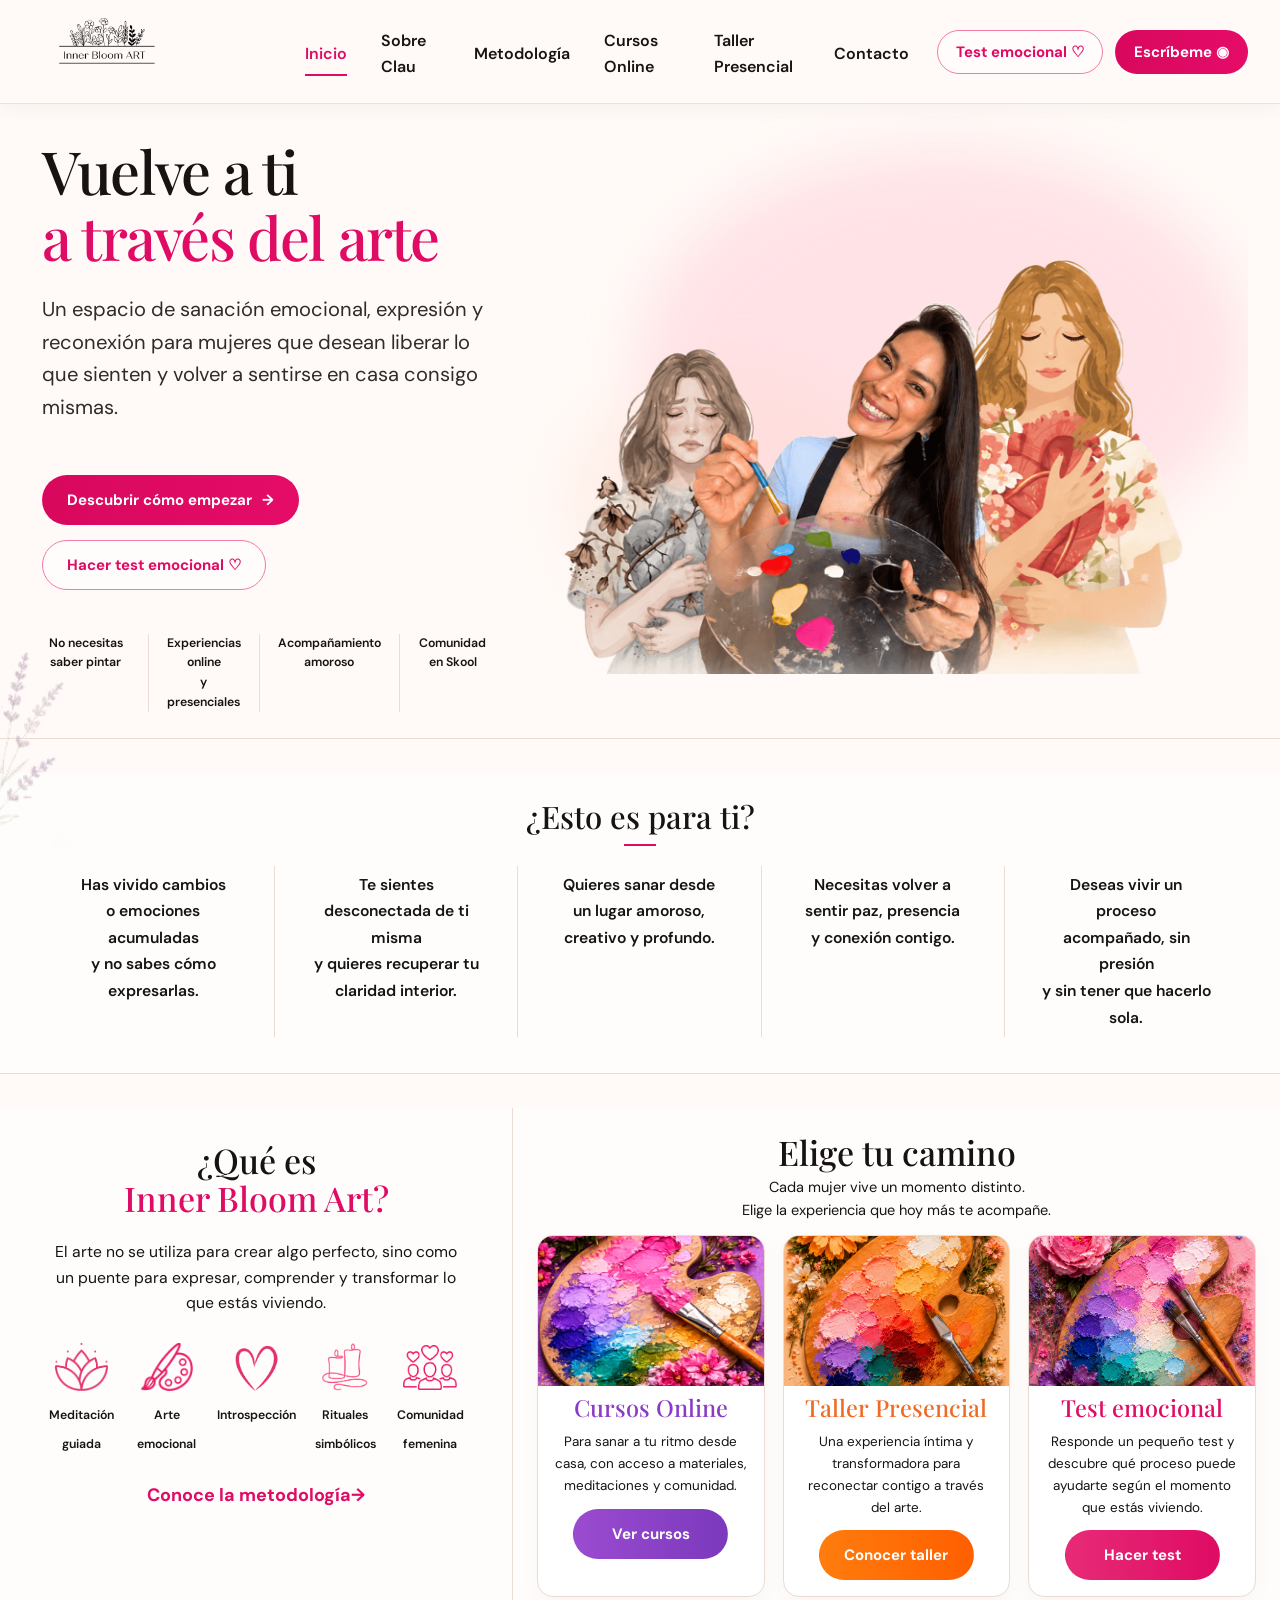
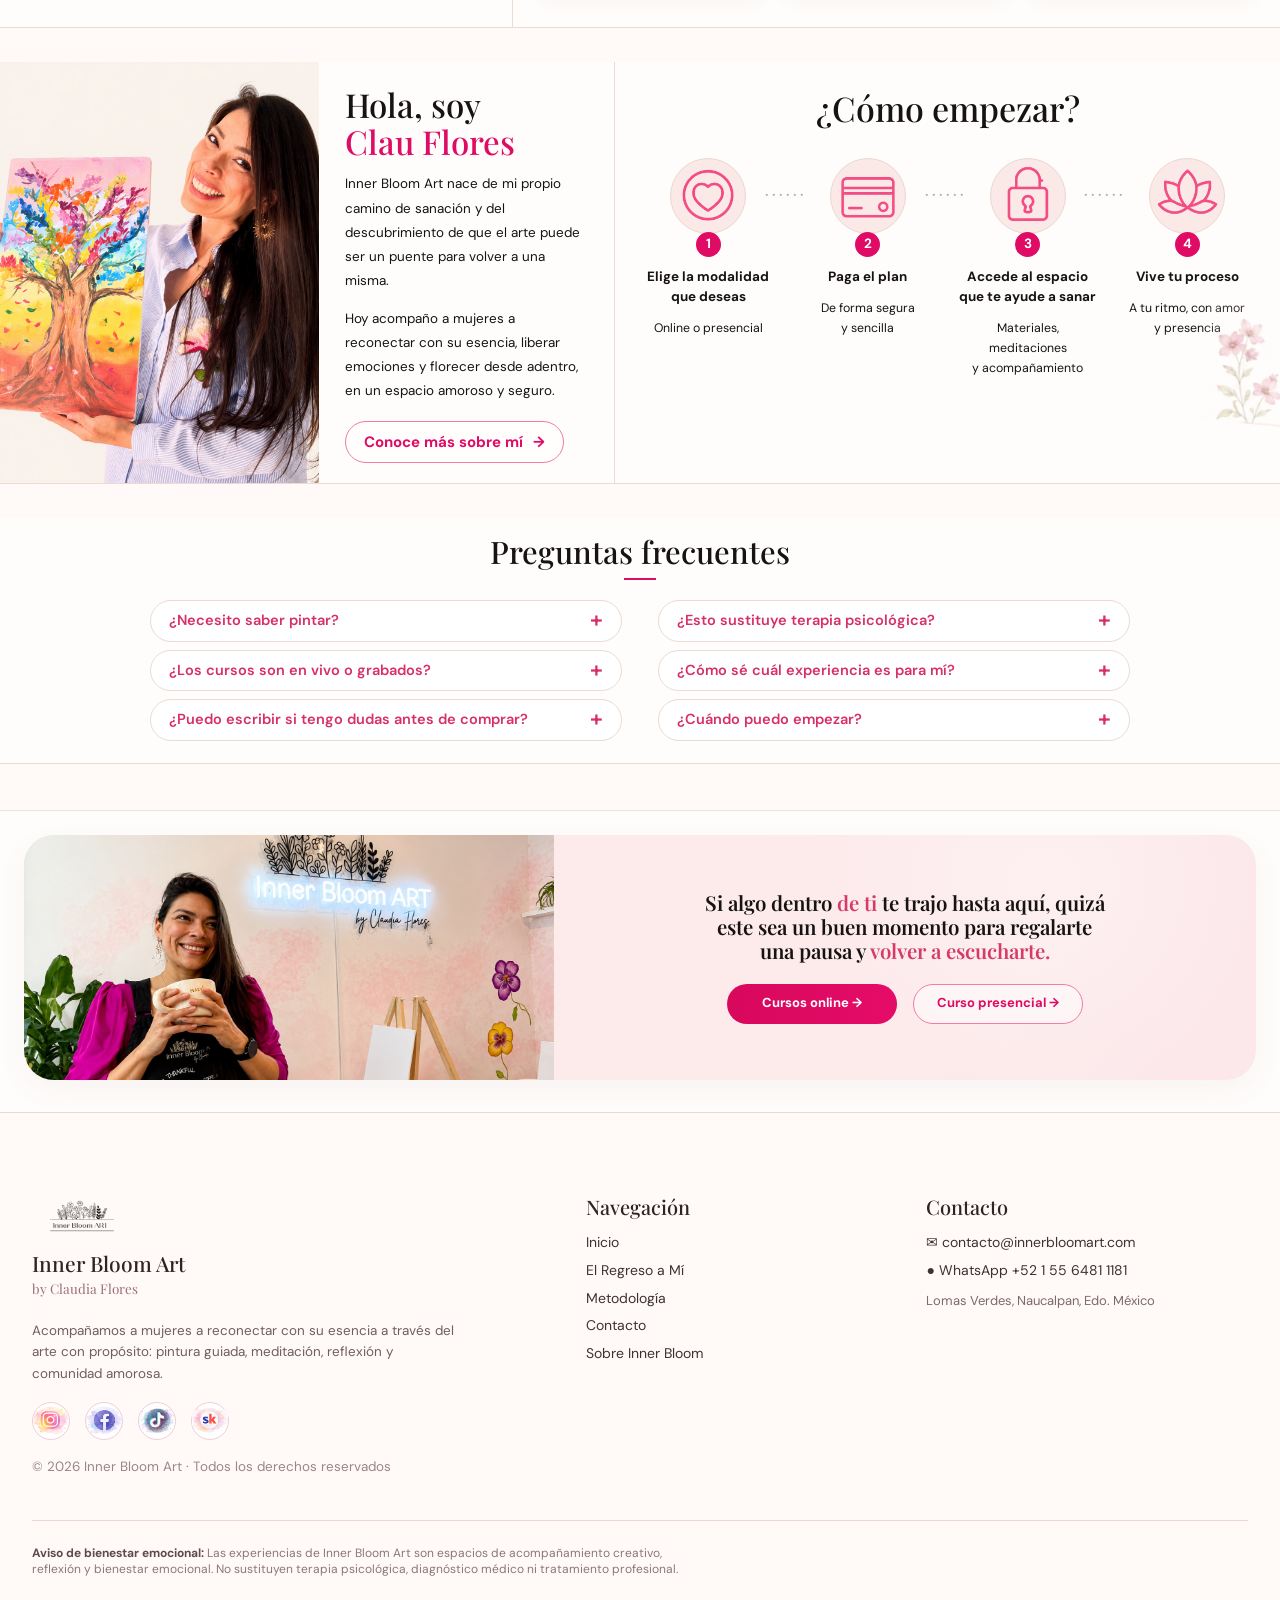
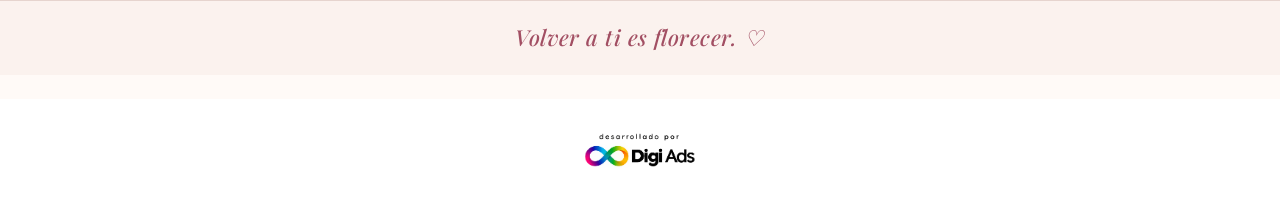
==== index.html @ 84fc3ec6 "Initial commit via Netlify [skip ci]" ====
<!DOCTYPE html>

<html lang="es">

<head>
    <!-- Google Tag Manager -->
    <script>(function (w, d, s, l, i) {
            w[l] = w[l] || []; w[l].push({
                'gtm.start':
                    new Date().getTime(), event: 'gtm.js'
            }); var f = d.getElementsByTagName(s)[0],
                j = d.createElement(s), dl = l != 'dataLayer' ? '&l=' + l : ''; j.async = true; j.src =
                    'https://www.googletagmanager.com/gtm.js?id=' + i + dl; f.parentNode.insertBefore(j, f);
        })(window, document, 'script', 'dataLayer', 'GTM-PR8WM9ZN');</script>
    <!-- End Google Tag Manager -->
    <!-- Meta Pixel Code -->
    <script>
        !function (f, b, e, v, n, t, s) {
            if (f.fbq) return; n = f.fbq = function () {
                n.callMethod ?
                n.callMethod.apply(n, arguments) : n.queue.push(arguments)
            };
            if (!f._fbq) f._fbq = n; n.push = n; n.loaded = !0; n.version = '2.0';
            n.queue = []; t = b.createElement(e); t.async = !0;
            t.src = v; s = b.getElementsByTagName(e)[0];
            s.parentNode.insertBefore(t, s)
        }(window, document, 'script',
            'https://connect.facebook.net/en_US/fbevents.js');
        fbq('init', '2056709538532065');
        fbq('track', 'PageView');
    </script>
    <!-- End Meta Pixel Code -->
    <meta charset="utf-8" />
    <meta content="width=device-width, initial-scale=1.0" name="viewport" />
    <meta content="Inner Bloom Art: arte, sanación y reconexión." name="description" />
    <title>Inner Bloom Art</title>
    <link href="https://fonts.googleapis.com" rel="preconnect" />
    <link crossorigin="" href="https://fonts.gstatic.com" rel="preconnect" />
    <link
        href="https://fonts.googleapis.com/css2?family=DM+Sans:wght@400;500;600;700&amp;family=Playfair+Display:ital,wght@0,500;0,600;0,700;1,500;1,600&amp;display=swap"
        rel="stylesheet" />
    <link href="styles.css" rel="stylesheet" />
</head>

<body>
    <!-- Google Tag Manager (noscript) -->
    <noscript><iframe src="https://www.googletagmanager.com/ns.html?id=GTM-PR8WM9ZN" height="0" width="0"
            style="display:none;visibility:hidden"></iframe></noscript>
    <!-- End Google Tag Manager (noscript) -->
    <!-- Meta Pixel Code (noscript) -->
    <noscript><img height="1" width="1" style="display:none"
            src="https://www.facebook.com/tr?id=2056709538532065&ev=PageView&noscript=1" /></noscript>
    <!-- End Meta Pixel Code (noscript) -->
    <header class="site-header">
        <div class="container nav-wrap">
            <a aria-label="Inner Bloom Art" class="brand" href="index.html">
                <img alt="logo" src="assets/logo.gif" style="width: 150px;" />
            </a>
            <button aria-expanded="false" aria-label="Abrir menú" class="menu-toggle">☰</button>
            <nav aria-label="Navegación principal" class="main-nav">
                <a class="active" href="index.html">Inicio</a>
                <a href="sobre-clau.html">Sobre Clau</a>
                <a href="metodologia.html">Metodología</a>
                <a href="cursos-online.html">Cursos Online</a>
                <a href="curso-presencial.html">Taller Presencial</a>
                <a href="contacto.html">Contacto</a>
            </nav>
            <div class="nav-actions">
                <a class="btn btn-outline btn-small" href="https://forms.gle/s3ftseDUeAhvk6Lq8">Test emocional ♡</a>
                <a class="btn btn-primary btn-small" href="https://wa.me/5215564811181" rel="noopener"
                    target="_blank">Escríbeme ◉</a>
            </div>
        </div>
    </header>
    <div aria-hidden="true" class="floral-decor-layer">
        <img alt="" class="floral-decor floral-left floral-lavender floral-1" src="assets/flower-lavender-tall.png"
            style="--floral-top:18%" />
        <img alt="" class="floral-decor floral-right floral-pink floral-2" src="assets/flower-pink-cluster.png"
            style="--floral-top:56%" />
    </div>
    <main>
        <section class="hero" id="inicio">
            <div class="container hero-grid">
                <div class="hero-copy">
                    <h1>Vuelve a ti<br /><span>a través del arte</span></h1>
                    <p>Un espacio de sanación emocional, expresión y reconexión para mujeres que desean liberar lo que
                        sienten y volver a sentirse en casa consigo mismas.</p>
                    <div class="hero-actions">
                        <a class="btn btn-primary" href="metodologia.html">Descubrir cómo empezar <span>→</span></a>
                        <a class="btn btn-outline" href="#caminos">Hacer test emocional ♡</a>
                    </div>
                    <div class="hero-features">
                        <span>No necesitas<br />saber pintar</span>
                        <span>Experiencias online<br />y presenciales</span>
                        <span>Acompañamiento<br />amoroso</span>
                        <span>Comunidad en Skool</span>
                    </div>
                </div>
                <div class="hero-art">
                    <div class="watercolor wash-one"></div>
                    <div class="watercolor wash-two"></div>
                    <img alt="Clau Flores acompañada de dos ilustraciones femeninas" src="assets/hero.png">
                    </img>
                </div>
            </div>
        </section>
        <section class="fit-section section-line">
            <div class="container">
                <h2>¿Esto es para ti?</h2>
                <div class="pink-rule"></div>
                <div class="fit-grid">
                    <article>Has vivido cambios<br />o emociones acumuladas<br />y no sabes cómo expresarlas.</article>
                    <article>Te sientes<br />desconectada de ti misma<br />y quieres recuperar tu claridad interior.
                    </article>
                    <article>Quieres sanar desde<br />un lugar amoroso,<br />creativo y profundo.</article>
                    <article>Necesitas volver a<br />sentir paz, presencia<br />y conexión contigo.</article>
                    <article>Deseas vivir un proceso<br />acompañado, sin presión<br />y sin tener que hacerlo sola.
                    </article>
                </div>
            </div>
        </section>
        <section class="split-section section-line" id="metodologia">
            <div class="split-panel about-method">
                <div class="inner-narrow">
                    <h2>¿Qué es<br /><span>Inner Bloom Art?</span></h2>
                    <p>El arte no se utiliza para crear algo perfecto, sino como un puente para expresar, comprender y
                        transformar lo que estás viviendo.</p>
                    <div class="method-icons">
                        <div><img alt="Meditación guiada"
                                src="assets/meditacion.png" /><span>Meditación<br />guiada</span></div>
                        <div><img alt="Arte emocional" src="assets/arte.png" /><span>Arte<br />emocional</span></div>
                        <div><img alt="Introspección" src="assets/home_instrospeccion.png" /><span>Introspección</span>
                        </div>
                        <div><img alt="Rituales simbólicos"
                                src="assets/rituales.png" /><span>Rituales<br />simbólicos</span></div>
                        <div><img alt="Comunidad femenina"
                                src="assets/homecomunidad.png" /><span>Comunidad<br />femenina</span></div>
                    </div>
                    <a class="text-link" href="metodologia.html">Conoce la metodología <span>→</span></a>
                </div>
            </div>
            <div class="split-panel pathways" id="caminos">
                <div class="inner-wide">
                    <h2>Elige tu camino</h2>
                    <p class="section-subtitle">Cada mujer vive un momento distinto.<br />Elige la experiencia que hoy
                        más te acompañe.</p>
                    <div class="cards-grid">
                        <article class="path-card purple">
                            <img alt="Paleta de colores para curso online" src="assets/curso-online.png" />
                            <div class="card-body">
                                <h3>Cursos Online</h3>
                                <p>Para sanar a tu ritmo desde casa, con acceso a materiales, meditaciones y comunidad.
                                </p>
                                <a class="btn card-btn" href="cursos-online.html">Ver cursos</a>
                            </div>
                        </article>
                        <article class="path-card orange">
                            <img alt="Paleta de colores para taller presencial" src="assets/taller-presencial.png" />
                            <div class="card-body">
                                <h3>Taller Presencial</h3>
                                <p>Una experiencia íntima y transformadora para reconectar contigo a través del arte.
                                </p>
                                <a class="btn card-btn" href="curso-presencial.html">Conocer taller</a>
                            </div>
                        </article>
                        <article class="path-card pink">
                            <img alt="Paleta de colores para test emocional" src="assets/test-emocional.png" />
                            <div class="card-body">
                                <h3>Test emocional</h3>
                                <p>Responde un pequeño test y descubre qué proceso puede ayudarte según el momento que
                                    estás viviendo.</p>
                                <a class="btn card-btn" href="https://forms.gle/s3ftseDUeAhvk6Lq8">Hacer test</a>
                            </div>
                        </article>
                    </div>
                </div>
            </div>
        </section>
        <section class="split-section section-line story-process" id="sobre-clau">
            <div class="split-panel clau-panel">
                <img alt="Clau Flores sosteniendo una pintura de un árbol colorido" class="clau-photo"
                    src="assets/soy-clau.png" />
                <div class="clau-copy">
                    <h2>Hola, soy<br /><span>Clau Flores</span></h2>
                    <p>Inner Bloom Art nace de mi propio camino de sanación y del descubrimiento de que el arte puede
                        ser un puente para volver a una misma.</p>
                    <p>Hoy acompaño a mujeres a reconectar con su esencia, liberar emociones y florecer desde adentro,
                        en un espacio amoroso y seguro.</p>
                    <a class="btn btn-outline" href="sobre-clau.html">Conoce más sobre mí <span>→</span></a>
                </div>
            </div>
            <div class="split-panel process-panel">
                <div class="inner-wide">
                    <h2>¿Cómo empezar?</h2>
                    <div class="process-grid">
                        <article>
                            <div class="process-icon"><img alt="Meditación guiada" src="assets/icon_home_1.png" /></div>
                            <span class="step">1</span>
                            <h3>Elige la modalidad<br />que deseas</h3>
                            <p>Online o presencial</p>
                        </article>
                        <article>
                            <div class="process-icon"><img alt="Meditación guiada" src="assets/icon_home_2.png" /></div>
                            <span class="step">2</span>
                            <h3>Paga el plan</h3>
                            <p>De forma segura<br />y sencilla</p>
                        </article>
                        <article>
                            <div class="process-icon"><img alt="Meditación guiada" src="assets/icon_home_3.png" /></div>
                            <span class="step">3</span>
                            <h3>Accede al espacio<br />que te ayude a sanar</h3>
                            <p>Materiales, meditaciones<br />y acompañamiento</p>
                        </article>
                        <article>
                            <div class="process-icon lotus"><img alt="Meditación guiada" src="assets/icon_home_4.png" />
                            </div><span class="step">4</span>
                            <h3>Vive tu proceso</h3>
                            <p>A tu ritmo, con amor<br />y presencia</p>
                        </article>
                    </div>
                </div>
            </div>
        </section>
        <section class="faq section-line">
            <div class="container faq-inner">
                <h2>Preguntas frecuentes</h2>
                <div class="pink-rule"></div>
                <div class="faq-grid">
                    <details>
                        <summary>¿Necesito saber pintar?</summary>
                        <p>No. No necesitas experiencia. Aquí el arte es una herramienta para expresar, sentir y
                            reconectar contigo.</p>
                    </details>
                    <details>
                        <summary>¿Esto sustituye terapia psicológica?</summary>
                        <p>No. Inner Bloom Art es un espacio de bienestar y expresión creativa. No sustituye atención
                            psicológica o médica.</p>
                    </details>
                    <details>
                        <summary>¿Los cursos son en vivo o grabados?</summary>
                        <p>Encontrarás clases grabadas para avanzar a tu ritmo y una sesión en vivo con Clau incluida en
                            cada curso.</p>
                    </details>
                    <details>
                        <summary>¿Cómo sé cuál experiencia es para mí?</summary>
                        <p>Realiza nuestro Test y descubre qué experiencia se adapta mejor a tu momento.</p>
                    </details>
                    <details>
                        <summary>¿Puedo escribir si tengo dudas antes de comprar?</summary>
                        <p>¡Claro! Escríbenos por WhatsApp y con gusto te orientaremos.</p>
                    </details>
                    <details>
                        <summary>¿Cuándo puedo empezar?</summary>
                        <p>Si eliges la modalidad online, podrás comenzar de inmediato. Para los cursos presenciales,
                            consulta las próximas fechas disponibles.</p>
                    </details>
                </div>
            </div>
        </section>
        <section class="unified-cta" id="contacto">
            <div class="container unified-cta-box">
                <div class="unified-cta-image"><img alt="Clau Flores con una taza" src="assets/cta-final-crisp.jpg" />
                </div>
                <div class="unified-cta-content">
                    <h2>Si algo dentro <span>de ti</span> te trajo hasta aquí, quizá<br />este sea un buen momento para
                        regalarte<br />una pausa y <span>volver a escucharte.</span></h2>
                    <div class="unified-cta-actions">
                        <a class="btn btn-primary" href="cursos-online.html">Cursos online →</a>
                        <a class="btn btn-outline" href="curso-presencial.html">Curso presencial →</a>
                    </div>
                </div>
            </div>
        </section>
    </main>
    <footer class="site-footer premium-footer">
        <div class="container premium-footer-grid">
            <section aria-label="Inner Bloom Art" class="premium-footer-brand">
                <img alt="Inner Bloom Art" src="assets/logo.gif" style="width: 100px;" />
                <h3>Inner Bloom Art</h3>
                <p class="premium-footer-by">by Claudia Flores</p>
                <p class="premium-footer-description">Acompañamos a mujeres a reconectar con su esencia a través del
                    arte con propósito: pintura guiada, meditación, reflexión y comunidad amorosa.</p>
                <div aria-label="Redes sociales" class="premium-footer-socials">
                    <a aria-label="Instagram" href="https://www.instagram.com/claudiaflores_innerbloomart/"><img
                            alt="Instagram" src="assets/instagram.png" /></a>
                    <a aria-label="Facebook" href="https://web.facebook.com/profile.php?id=61566889501845"><img
                            alt="Facebook" src="assets/facebook.png" /></a>
                    <a aria-label="TikTok" href="https://www.tiktok.com/@innerbloomart"><img alt="TikTok"
                            src="assets/tiktok.png" /></a>
                    <a aria-label="Skool" href="https://www.skool.com/innerbloomart-by-clau-flores-6069/about"><img
                            alt="Skool" src="assets/iconskool.png" /></a>
                </div>
                <p class="premium-footer-copy">© 2026 Inner Bloom Art · Todos los derechos reservados</p>
            </section>
            <nav aria-label="Navegación del pie de página" class="premium-footer-nav">
                <h3>Navegación</h3>
                <a href="index.html">Inicio</a>
                <a href="curso-presencial.html">El Regreso a Mí</a>
                <a href="metodologia.html">Metodología</a>
                <a href="contacto.html">Contacto</a>
                <a href="sobre-clau.html">Sobre Inner Bloom</a>
            </nav>
            <section class="premium-footer-contact">
                <h3>Contacto</h3>
                <a href="mailto:contacto@innerbloomart.com">✉ contacto@innerbloomart.com</a>
                <a href="https://wa.me/5215564811181">● WhatsApp +52 1 55 6481 1181</a>
                <p>Lomas Verdes, Naucalpan, Edo. México</p>
            </section>
        </div>
        <div class="container premium-footer-legal">
            <p><strong>Aviso de bienestar emocional:</strong> Las experiencias de Inner Bloom Art son espacios de
                acompañamiento creativo, reflexión y bienestar emocional. No sustituyen terapia psicológica, diagnóstico
                médico ni tratamiento profesional.</p>
        </div>
        <div class="premium-footer-signature">
            <div class="container premium-footer-signature-inner">
                <a aria-label="Ir al inicio" class="premium-footer-mini-brand" href="index.html">

                </a>
                <p>Volver a ti es florecer. ♡</p>
                <div aria-label="Redes sociales" class="premium-footer-signature-socials">
                </div>
            </div>
        </div>
    </footer>

    <!-- Firma de Digi Ads centrada debajo del footer -->
    <div class="digi-ads-credit" style="width:100%; display:flex; justify-content:center; align-items:center; padding:18px 16px 22px; background:#fff; box-sizing:border-box;">
        <img src="assets/digi_ads_transparente_negro.png" alt="Digi Ads" style="display:block; width:200px; max-width:45vw; height:auto;">
    </div>

    <script src="script.js"></script>
</body>

</html>
---- styles.css ----
/* =========================================================
   SOURCE: styles.css
   ========================================================= */

:root {
  --bg: #fffaf7;
  --paper: #fffdfb;
  --ink: #171313;
  --muted: #5d5653;
  --pink: #df0b64;
  --pink2: #f02d79;
  --soft-pink: #fde8e8;
  --line: #eadbd4;
  --purple: #8a3ac8;
  --orange: #fb6a0b;
  --shadow: 0 12px 30px rgba(76, 31, 31, .08);
  --serif: 'Playfair Display', Georgia, serif;
  --sans: 'DM Sans', Arial, sans-serif;
}

* {
  box-sizing: border-box
}

html {
  scroll-behavior: smooth
}

body {
  margin: 0;
  background: var(--bg);
  color: var(--ink);
  font-family: var(--sans);
  font-size: 17.92px;
  line-height: 1.6
}

img {
  display: block;
  max-width: 100%
}

a {
  text-decoration: none;
  color: inherit
}

.container {
  width: min(1480px, calc(100% - 48px));
  margin-inline: auto
}

.site-header {
  position: sticky;
  top: 0;
  z-index: 100;
  background: rgba(255, 250, 247, .94);
  backdrop-filter: blur(12px);
  border-bottom: 1px solid rgba(234, 219, 212, .8)
}

.nav-wrap {
  min-height: 82px;
  display: flex;
  align-items: center;
  gap: 28px
}

.brand {
  display: flex;
  align-items: center;
  gap: 12px;
  min-width: 245px
}

.brand-mark {
  font-size: 44px;
  line-height: 1
}

.brand strong {
  font: 600 22px/1.05 var(--serif);
  display: block
}

.brand small {
  font-size: 12.32px;
  letter-spacing: .06em
}

.main-nav {
  display: flex;
  align-items: center;
  justify-content: center;
  gap: 34px;
  flex: 1;
  font-size: 15.68px;
  font-weight: 600
}

.main-nav a {
  position: relative;
  padding: 28px 0 24px
}

.main-nav a.active,
.main-nav a:hover {
  color: var(--pink)
}

.main-nav a.active:after {
  content: "";
  position: absolute;
  left: 0;
  right: 0;
  bottom: 14px;
  height: 2px;
  background: var(--pink)
}

.nav-actions {
  display: flex;
  gap: 12px
}

.menu-toggle {
  display: none;
  background: none;
  border: 0;
  font-size: 26px
}

.btn {
  min-height: 50px;
  padding: 12px 24px;
  border-radius: 999px;
  display: inline-flex;
  align-items: center;
  justify-content: center;
  gap: 10px;
  font-weight: 700;
  font-size: 15.68px;
  transition: .25s ease;
  border: 1.5px solid transparent
}

.btn:hover {
  transform: translateY(-2px);
  box-shadow: 0 8px 22px rgba(223, 11, 100, .15)
}

.btn-primary {
  background: linear-gradient(90deg, #d8085d, #e50c68);
  color: white
}

.btn-outline {
  border-color: #f07ca7;
  color: var(--pink);
  background: rgba(255, 255, 255, .45)
}

.btn-small {
  min-height: 42px;
  padding: 9px 18px;
  font-size: 14.56px
}

.hero {
  overflow: hidden;
  border-bottom: 1px solid var(--line)
}

.hero-grid {
  display: grid;
  grid-template-columns: 40% 60%;
  min-height: 620px;
  align-items: center
}

.hero-copy {
  padding: 72px 0 38px 36px;
  position: relative;
  z-index: 2
}

h1,
h2,
h3 {
  margin: 0;
  font-family: var(--serif);
  font-weight: 500;
  line-height: 1.1
}

h1 {
  font-size: clamp(52px, 5.2vw, 84px);
  letter-spacing: -.03em
}

h1 span,
.about-method h2 span,
.clau-copy h2 span {
  color: var(--pink)
}

.hero-copy>p {
  font-size: 20.16px;
  max-width: 620px;
  margin: 28px 0 28px;
  color: #302b29
}

.hero-actions {
  display: flex;
  gap: 24px;
  flex-wrap: wrap
}

.hero-features {
  display: grid;
  grid-template-columns: repeat(4, 1fr);
  margin-top: 56px;
  font-size: 12.32px;
  font-weight: 600;
  text-align: center;
  max-width: 700px
}

.hero-features span {
  padding: 0 18px;
  border-right: 1px solid var(--line)
}

.hero-features span:first-child {
  padding-left: 0
}

.hero-features span:last-child {
  border-right: 0
}

.hero-art {
  height: 620px;
  position: relative;
  display: flex;
  align-items: flex-end;
  justify-content: center
}

.hero-art img {
  width: 100%;
  height: 100%;
  object-fit: contain;
  object-position: center bottom;
  position: relative;
  z-index: 2
}

.watercolor {
  position: absolute;
  border-radius: 50%;
  filter: blur(30px);
  opacity: .34
}

.wash-one {
  width: 70%;
  height: 70%;
  background: #ffb5c7;
  right: 6%;
  top: 10%
}

.wash-two {
  width: 35%;
  height: 45%;
  background: #ffd7ca;
  left: 15%;
  bottom: 5%
}

.section-line {
  border-bottom: 1px solid var(--line)
}

.fit-section {
  padding: 26px 0 36px;
  background: #fffdfb
}

.fit-section h2,
.faq h2 {
  text-align: center;
  font-size: 31px
}

.pink-rule {
  width: 32px;
  height: 2px;
  background: var(--pink);
  margin: 10px auto 20px
}

.fit-grid {
  display: grid;
  grid-template-columns: repeat(5, 1fr)
}

.fit-grid article {
  padding: 6px 35px;
  text-align: center;
  font-size: 15.68px;
  font-weight: 600;
  line-height: 1.7;
  border-right: 1px solid var(--line)
}

.fit-grid article:last-child {
  border: 0
}

.split-section {
  display: grid;
  grid-template-columns: 40% 60%;
  background: var(--paper)
}

.split-panel {
  min-width: 0
}

.split-panel+.split-panel {
  border-left: 1px solid var(--line)
}

.inner-narrow {
  padding: 28px 55px 40px;
  text-align: center
}

.inner-wide {
  padding: 22px 34px 28px
}

.about-method h2,
.pathways h2,
.process-panel h2 {
  font-size: 34px;
  text-align: center
}

.about-method p {
  max-width: 430px;
  margin: 22px auto 28px;
  font-size: 15.68px
}

.method-icons {
  display: grid;
  grid-template-columns: repeat(5, 1fr);
  gap: 14px;
  align-items: start
}

.method-icons img {
  height: 48px;
  width: 54px;
  object-fit: contain;
  margin: 0 auto 8px
}

.method-icons span {
  font-size: 12.32px;
  font-weight: 600;
  line-height: 1.35
}

.text-link {
  display: inline-flex;
  margin-top: 24px;
  color: var(--pink);
  font-weight: 700
}

.section-subtitle {
  text-align: center;
  margin: 4px 0 12px;
  font-size: 14.56px
}

.cards-grid {
  display: grid;
  grid-template-columns: repeat(3, 1fr);
  gap: 24px
}

.path-card {
  background: #fff;
  border: 1px solid var(--line);
  border-radius: 16px;
  overflow: hidden;
  box-shadow: 0 6px 18px rgba(75, 37, 31, .04)
}

.path-card img {
  width: 100%;
  aspect-ratio: 1.48/1;
  object-fit: cover
}

.card-body {
  text-align: center;
  padding: 10px 18px 18px
}

.card-body h3 {
  font-size: 23.52px;
  margin-bottom: 10px
}

.card-body p {
  font-size: 13.44px;
  min-height: 78px;
  margin: 0 0 12px
}

.card-btn {
  min-height: 40px;
  width: 80%;
  color: #fff
}

.purple h3 {
  color: var(--purple)
}

.purple .card-btn {
  background: linear-gradient(90deg, #9b4bd0, #7b39bd)
}

.orange h3 {
  color: #ef6b25
}

.orange .card-btn {
  background: linear-gradient(90deg, #ff7c0d, #ff5f00)
}

.pink h3 {
  color: var(--pink)
}

.pink .card-btn {
  background: linear-gradient(90deg, #e72b77, #df0b64)
}

.story-process {
  grid-template-columns: 48% 52%
}

.clau-panel {
  display: grid;
  grid-template-columns: 52% 48%;
  min-height: 355px;
  overflow: hidden
}

.clau-photo {
  width: 100%;
  height: 100%;
  object-fit: cover;
  object-position: center top
}

.clau-copy {
  padding: 24px 26px 20px
}

.clau-copy h2 {
  font-size: 33px
}

.clau-copy p {
  font-size: 13.44px;
  line-height: 1.8
}

.clau-copy .btn {
  min-height: 40px;
  padding: 8px 18px;
  margin-top: 4px
}

.process-panel .inner-wide {
  padding-top: 28px
}

.process-grid {
  display: grid;
  grid-template-columns: repeat(4, 1fr);
  gap: 22px;
  margin-top: 30px;
  text-align: center
}

.process-grid article {
  position: relative
}

.process-grid article:not(:last-child):after {
  content: "······";
  position: absolute;
  right: -30px;
  top: 23px;
  letter-spacing: 3px;
  color: #aaa
}

.process-icon {
  width: 76px;
  height: 76px;
  border-radius: 50%;
  background: #fbe9e7;
  margin: auto;
  display: grid;
  place-items: center;
  border: 1px solid #ead8d0;
  font-size: 34px
}

.process-icon.lotus {
  color: var(--pink)
}

.step {
  width: 25px;
  height: 25px;
  border-radius: 50%;
  background: var(--pink);
  color: #fff;
  font-size: 13.44px;
  font-weight: 700;
  display: grid;
  place-items: center;
  margin: -2px auto 10px
}

.process-grid h3 {
  font-family: var(--sans);
  font-size: 13.44px;
  font-weight: 700;
  line-height: 1.5
}

.process-grid p {
  font-size: 12.32px;
  line-height: 1.6
}

.faq {
  padding: 16px 0 22px;
  background: #fffdfb
}

.faq-grid {
  display: grid;
  grid-template-columns: 1fr 1fr;
  gap: 8px 36px;
  max-width: 980px;
  margin: auto
}

.faq details {
  border: 1px solid var(--line);
  border-radius: 999px;
  background: #fff;
  padding: 8px 18px
}

.faq summary {
  cursor: pointer;
  font-size: 14.56px;
  font-weight: 600;
  list-style: none;
  display: flex;
  justify-content: space-between
}

.faq summary:after {
  content: "+";
  font-size: 22.4px;
  line-height: 1
}

.faq details[open] summary:after {
  content: "–"
}

.faq details p {
  font-size: 13.44px;
  margin: 8px 0 4px
}

.final-cta {
  padding: 18px 0 38px
}

.cta-card {
  position: relative;
  border-radius: 18px;
  overflow: hidden
}

.cta-card img {
  width: 100%;
  min-height: 220px;
  object-fit: cover
}

.cta-card>.cta-buttons {
  position: absolute;
  left: 45%;
  right: 6%;
  bottom: 20px;
  display: flex;
  justify-content: center;
  gap: 30px
}

.cta-card>.cta-buttons .btn {
  min-width: 210px
}

footer {
  border-top: 1px solid var(--line);
  padding: 24px 0;
  background: #fff
}

.footer-inner {
  display: flex;
  justify-content: space-between;
  color: #777;
  font-size: 13.44px
}

@media(max-width:1180px) {
  .main-nav {
    gap: 18px;
    font-size: 13.44px
  }

  .brand {
    min-width: 210px
  }

  .nav-actions .btn:first-child {
    display: none
  }

  .hero-grid {
    grid-template-columns: 44% 56%
  }

  .split-section {
    grid-template-columns: 1fr
  }

  .split-panel+.split-panel {
    border-left: 0;
    border-top: 1px solid var(--line)
  }

  .story-process {
    grid-template-columns: 1fr
  }

  .cards-grid {
    max-width: 960px;
    margin: auto
  }
}

@media(max-width:900px) {
  .menu-toggle {
    display: block;
    margin-left: auto
  }

  .main-nav {
    position: absolute;
    left: 0;
    right: 0;
    top: 82px;
    background: #fffaf7;
    display: none;
    flex-direction: column;
    align-items: flex-start;
    padding: 20px 28px;
    border-bottom: 1px solid var(--line)
  }

  .main-nav.open {
    display: flex
  }

  .main-nav a {
    padding: 6px 0
  }

  .main-nav a.active:after {
    bottom: 0
  }

  .nav-actions {
    display: none
  }

  .hero-grid {
    grid-template-columns: 1fr
  }

  .hero-copy {
    padding: 56px 10px 12px;
    text-align: center
  }

  .hero-copy>p {
    margin-inline: auto
  }

  .hero-actions {
    justify-content: center
  }

  .hero-features {
    margin-inline: auto
  }

  .hero-art {
    height: 520px
  }

  .fit-grid {
    grid-template-columns: 1fr 1fr
  }

  .fit-grid article {
    border-bottom: 1px solid var(--line);
    padding: 18px
  }

  .fit-grid article:nth-child(2n) {
    border-right: 0
  }

  .fit-grid article:last-child {
    grid-column: 1/-1
  }

  .cards-grid {
    gap: 14px
  }

  .cta-card>.cta-buttons {
    position: static;
    padding: 16px;
    background: #fde8e8
  }

  .cta-card img {
    min-height: auto
  }
}

@media(max-width:640px) {
  .container {
    width: min(100% - 28px, 1480px)
  }

  .brand strong {
    font-size: 20.16px
  }

  .brand small {
    font-size: 10.08px
  }

  .brand-mark {
    font-size: 34px
  }

  .hero-copy h1 {
    font-size: 46px
  }

  .hero-copy>p {
    font-size: 17.92px
  }

  .hero-actions {
    display: grid
  }

  .hero-features {
    grid-template-columns: 1fr 1fr;
    gap: 18px
  }

  .hero-features span {
    border: 0;
    padding: 0
  }

  .hero-art {
    height: 390px
  }

  .fit-grid {
    grid-template-columns: 1fr
  }

  .fit-grid article {
    border-right: 0
  }

  .fit-grid article:last-child {
    grid-column: auto
  }

  .inner-narrow,
  .inner-wide {
    padding: 28px 18px
  }

  .method-icons {
    grid-template-columns: repeat(3, 1fr)
  }

  .cards-grid {
    grid-template-columns: 1fr
  }

  .path-card {
    max-width: 390px;
    margin: auto
  }

  .clau-panel {
    grid-template-columns: 1fr
  }

  .clau-photo {
    height: 380px
  }

  .clau-copy {
    text-align: center;
    padding: 28px
  }

  .process-grid {
    grid-template-columns: 1fr 1fr
  }

  .process-grid article:after {
    display: none
  }

  .faq-grid {
    grid-template-columns: 1fr
  }

  .cta-card>.cta-buttons {
    flex-direction: column;
    gap: 10px
  }

  .cta-card>.cta-buttons .btn {
    width: 100%;
    min-width: 0
  }

  .footer-inner {
    flex-direction: column;
    gap: 8px;
    text-align: center
  }
}

/* ===== Ajustes de proporción y alineación ===== */
.container {
  width: min(1540px, calc(100% - 64px))
}

.hero-grid {
  grid-template-columns: 39% 61%;
  min-height: 570px;
  align-items: stretch
}

.hero-copy {
  display: flex;
  flex-direction: column;
  justify-content: center;
  padding: 54px 0 30px 10px
}

.hero-copy h1 {
  font-size: clamp(56px, 4.65vw, 78px)
}

.hero-copy>p {
  max-width: 590px;
  margin: 24px 0 26px
}

.hero-features {
  margin-top: 44px;
  max-width: 650px
}

.hero-art {
  height: auto;
  min-height: 570px;
  overflow: hidden;
  align-items: flex-end;
  justify-content: flex-end
}

.hero-art img {
  position: absolute;
  z-index: 2;
  right: -3%;
  bottom: 0;
  width: 112%;
  max-width: none;
  height: auto;
  object-fit: initial;
  object-position: initial
}

.wash-one {
  width: 82%;
  height: 72%;
  right: 0;
  top: 8%
}

.wash-two {
  width: 45%;
  height: 46%;
  left: 8%;
  bottom: 7%
}

.fit-section .container {
  max-width: 1540px
}

.split-section {
  width: min(1540px, 100%);
  margin-inline: auto
}

.split-section {
  grid-template-columns: 40% 60%
}

.inner-narrow {
  padding: 34px 46px 42px
}

.inner-wide {
  padding: 26px 24px 30px
}

.cards-grid {
  gap: 18px
}

.path-card img {
  aspect-ratio: 1.5/1
}

.card-body {
  padding: 9px 16px 16px
}

.card-body p {
  min-height: 66px
}

.story-process {
  grid-template-columns: 48% 52%
}

.clau-panel {
  min-height: 360px
}

/* ===== Footer ===== */
.site-footer {
  margin-top: 0;
  background: linear-gradient(180deg, #fffdfb 0%, #fff7f4 100%);
  border-top: 1px solid var(--line)
}

.footer-main {
  display: grid;
  grid-template-columns: 1.45fr .72fr .85fr 1.35fr;
  gap: 48px;
  padding: 48px 0 42px
}

.footer-brand .brand {
  min-width: 0;
  width: max-content;
  margin-bottom: 18px
}

.footer-brand p {
  max-width: 330px;
  margin: 0 0 18px;
  color: var(--muted);
  font-size: 14.56px;
  line-height: 1.7
}

.social-links {
  display: flex;
  gap: 10px
}

.social-links a {
  width: 34px;
  height: 34px;
  border: 1px solid #f1a1bd;
  border-radius: 50%;
  display: grid;
  place-items: center;
  color: var(--pink);
  font-weight: 700;
  background: #fff;
  transition: .2s
}

.social-links a:hover {
  background: var(--pink);
  color: #fff;
  transform: translateY(-2px)
}

.footer-column,
.footer-newsletter {
  display: flex;
  flex-direction: column;
  align-items: flex-start
}

.footer-column h3,
.footer-newsletter h3 {
  font: 600 18px/1.2 var(--serif);
  margin: 4px 0 17px
}

.footer-column a,
.footer-column span {
  font-size: 13.44px;
  color: #5f5551;
  margin: 3px 0
}

.footer-column a:hover {
  color: var(--pink)
}

.footer-newsletter p {
  font-size: 13.44px;
  color: var(--muted);
  margin: 0 0 14px
}

.newsletter-form {
  display: flex;
  width: 100%;
  padding: 5px;
  border: 1px solid #efc7d4;
  border-radius: 999px;
  background: #fff
}

.newsletter-form input {
  flex: 1;
  min-width: 0;
  border: 0;
  outline: 0;
  background: transparent;
  padding: 9px 14px;
  font: 12px var(--sans)
}

.newsletter-form button {
  border: 0;
  border-radius: 999px;
  background: linear-gradient(90deg, #d8085d, #e50c68);
  color: #fff;
  font-weight: 700;
  padding: 10px 18px;
  cursor: pointer
}

.footer-bottom {
  background: var(--pink);
  color: #fff
}

.footer-bottom .container {
  min-height: 42px;
  display: flex;
  align-items: center;
  justify-content: space-between;
  gap: 20px;
  font-size: 11.2px
}

.footer-bottom div div {
  display: flex;
  gap: 22px
}

.footer-bottom a {
  color: #fff
}

@media(max-width:1180px) {
  .hero-grid {
    grid-template-columns: 44% 56%;
    min-height: 540px
  }

  .hero-art {
    min-height: 540px
  }

  .hero-art img {
    width: 118%;
    right: -8%
  }

  .footer-main {
    grid-template-columns: 1.3fr 1fr 1fr;
    gap: 34px
  }

  .footer-newsletter {
    grid-column: 1/-1;
    max-width: 620px
  }
}

@media(max-width:900px) {
  .container {
    width: min(100% - 36px, 1540px)
  }

  .hero-grid {
    grid-template-columns: 1fr;
    min-height: 0
  }

  .hero-copy {
    padding: 52px 10px 18px
  }

  .hero-art {
    min-height: 500px
  }

  .hero-art img {
    width: 108%;
    right: -4%
  }

  .split-section {
    width: 100%
  }

  .footer-main {
    grid-template-columns: 1fr 1fr
  }

  .footer-brand,
  .footer-newsletter {
    grid-column: 1/-1
  }

  .footer-brand p {
    max-width: 520px
  }
}

@media(max-width:640px) {
  .hero-art {
    min-height: 345px
  }

  .hero-art img {
    width: 118%;
    right: -9%
  }

  .footer-main {
    grid-template-columns: 1fr;
    gap: 28px;
    padding: 36px 0
  }

  .footer-brand,
  .footer-newsletter {
    grid-column: auto
  }

  .footer-bottom .container {
    padding: 10px 0;
    flex-direction: column;
    text-align: center;
    justify-content: center
  }

  .footer-bottom div div {
    gap: 14px;
    flex-wrap: wrap;
    justify-content: center
  }
}

/* ===== Corrección responsive de metodología, caminos y proceso ===== */
@media (max-width: 640px) {

  .split-section,
  .story-process {
    display: block;
    width: 100%;
  }

  .split-panel,
  .about-method,
  .pathways,
  .clau-panel,
  .process-panel {
    width: 100%;
    min-width: 0;
  }

  .split-panel+.split-panel {
    border-left: 0;
    border-top: 1px solid var(--line);
  }

  .inner-narrow,
  .inner-wide {
    width: 100%;
    padding: 34px 20px;
  }

  .about-method h2,
  .pathways h2,
  .process-panel h2 {
    font-size: 30px;
  }

  .about-method p {
    max-width: 330px;
    margin: 18px auto 26px;
  }

  .method-icons {
    grid-template-columns: repeat(2, minmax(0, 1fr));
    gap: 24px 18px;
    max-width: 360px;
    margin: 0 auto;
  }

  .method-icons>div:last-child {
    grid-column: 1 / -1;
    max-width: 150px;
    width: 100%;
    justify-self: center;
  }

  .method-icons img {
    height: 54px;
    width: 58px;
  }

  .cards-grid {
    grid-template-columns: 1fr;
    gap: 18px;
    width: 100%;
  }

  .path-card {
    width: 100%;
    max-width: 420px;
    margin: 0 auto;
  }

  .path-card img {
    aspect-ratio: 1.45 / 1;
  }

  .card-body p {
    min-height: 0;
  }

  .clau-panel {
    display: flex;
    flex-direction: column;
    min-height: 0;
  }

  .clau-photo {
    width: 100%;
    height: auto;
    max-height: none;
    aspect-ratio: 1 / 1.08;
    object-fit: cover;
    object-position: center top;
  }

  .clau-copy {
    width: 100%;
    padding: 30px 22px 34px;
    text-align: center;
  }

  .clau-copy h2 {
    font-size: 31px;
  }

  .clau-copy p {
    max-width: 430px;
    margin-left: auto;
    margin-right: auto;
  }

  .process-panel .inner-wide {
    padding: 34px 20px 38px;
  }

  .process-grid {
    grid-template-columns: 1fr;
    gap: 28px;
    margin-top: 26px;
    max-width: 340px;
    margin-left: auto;
    margin-right: auto;
  }

  .process-grid article {
    width: 100%;
    padding: 0 10px;
  }

  .process-grid article:not(:last-child):after {
    display: none;
  }

  .process-grid h3,
  .process-grid p {
    overflow-wrap: anywhere;
  }
}

@media (max-width: 390px) {

  .inner-narrow,
  .inner-wide,
  .clau-copy,
  .process-panel .inner-wide {
    padding-left: 16px;
    padding-right: 16px;
  }

  .method-icons {
    gap: 20px 10px;
  }

  .about-method h2,
  .pathways h2,
  .process-panel h2,
  .clau-copy h2 {
    font-size: 28px;
  }
}

/* ==================================================
   SOBRE CLAU - BENEFITS BAR
================================================== */

.clau-benefits-bar {
  width: 100%;
  background: #fffdfa;
  border-top: 1px solid #f2dfdf;
  border-bottom: 1px solid #f2dfdf;
  padding: 26px 40px;
}

.clau-benefits-inner {
  width: min(1380px, 100%);
  margin: 0 auto;

  display: grid;
  grid-template-columns:
    minmax(0, 1fr) 1px minmax(0, 1fr) 1px minmax(0, 1fr) 1px minmax(0, 1fr);

  align-items: center;
}

.clau-benefit-item {
  min-width: 0;

  display: flex;
  align-items: center;
  justify-content: center;

  gap: 24px;
  padding: 0 35px;
}

.clau-benefit-icon {
  width: 68px;
  height: 68px;

  flex: 0 0 68px;

  display: flex;
  align-items: center;
  justify-content: center;
}

.clau-benefit-icon img {
  width: 100%;
  height: 100%;
  object-fit: contain;
  display: block;
}

.clau-benefit-item p {
  margin: 0;

  font-family: Arial, sans-serif;
  font-size: 19.04px;
  line-height: 1.5;
  font-weight: 500;

  color: #171313;
  text-align: left;
}

.clau-benefit-divider {
  width: 1px;
  height: 58px;

  display: block;

  background: #edd9d9;
}


/* ==================================================
   TABLET
================================================== */

@media (max-width: 1050px) {

  .clau-benefits-bar {
    padding: 25px 25px;
  }

  .clau-benefit-item {
    gap: 15px;
    padding: 0 20px;
  }

  .clau-benefit-icon {
    width: 58px;
    height: 58px;
    flex-basis: 58px;
  }

  .clau-benefit-item p {
    font-size: 15.68px;
  }

}


/* ==================================================
   MOBILE
================================================== */

@media (max-width: 760px) {

  .clau-benefits-bar {
    padding: 25px 20px;
  }

  .clau-benefits-inner {
    grid-template-columns: repeat(2, minmax(0, 1fr));
    gap: 0;
  }

  .clau-benefit-divider {
    display: none;
  }

  .clau-benefit-item {
    min-height: 135px;

    flex-direction: column;
    justify-content: center;

    gap: 10px;
    padding: 20px 12px;

    border-bottom: 1px solid #f1dddd;
  }

  .clau-benefit-item:nth-of-type(odd) {
    border-right: 1px solid #f1dddd;
  }

  .clau-benefit-item:nth-last-of-type(-n + 2) {
    border-bottom: none;
  }

  .clau-benefit-icon {
    width: 55px;
    height: 55px;
    flex-basis: 55px;
  }

  .clau-benefit-item p {
    font-size: 14.56px;
    line-height: 1.4;
    text-align: center;
  }

}


/* ==================================================
   SMALL MOBILE
================================================== */

@media (max-width: 420px) {

  .clau-benefits-bar {
    padding: 20px 15px;
  }

  .clau-benefit-item {
    min-height: 125px;
    padding: 18px 8px;
  }

  .clau-benefit-icon {
    width: 48px;
    height: 48px;
    flex-basis: 48px;
  }

  .clau-benefit-item p {
    font-size: 13.44px;
  }

}

/* =========================================================
   SOURCE: sobre-clau.css
   ========================================================= */

.clau-page {
  background: #fffdfb
}

.clau-page h2 {
  font-size: 34px;
  text-align: center;
  margin: 0
}

.clau-hero {
  padding: 32px 0 26px
}

.clau-hero-grid {
  display: grid;
  grid-template-columns: 34% 66%;
  align-items: center;
  gap: 42px
}

.clau-hero-copy {
  padding: 28px 0 10px
}

.script-title {
  font-family: 'Sacramento', cursive;
  font-size: 47px;
  color: #e90062;
  line-height: 1
}

.script-title span {
  font-family: 'DM Sans', sans-serif;
  font-size: 38px
}

.clau-hero h1 {
  font-family: 'Playfair Display', serif;
  font-size: 72px;
  line-height: 1.05;
  margin: 5px 0 22px
}

.clau-hero-copy p {
  font-size: 20.16px;
  line-height: 1.65;
  max-width: 480px
}

.clau-hero-copy .lead {
  font-size: 21.28px
}

.clau-hero-photo {
  height: 550px;
  border-radius: 10px;
  overflow: hidden
}

.clau-hero-photo img {
  width: 100%;
  height: 100%;
  object-fit: cover
}

.ornament {
  display: flex;
  align-items: center;
  gap: 13px;
  margin: 24px 0
}

.ornament span {
  height: 1px;
  background: #f3b6ca;
  width: 145px
}

.ornament b {
  color: #ef3c78;
  font-size: 20.16px
}

.history-section {
  padding: 4px 0 34px;
  position: relative
}

.history-section .pink-rule,
.beliefs-section .pink-rule,
.support-section .pink-rule {
  margin-bottom: 24px
}

.history-grid {
  display: grid;
  grid-template-columns: repeat(3, 1fr);
  gap: 58px;
  text-align: center;
  position: relative
}

.history-line {
  height: 2px;
  border-top: 2px dotted #d7c9cf;
  position: absolute;
  left: 24%;
  right: 24%;
  margin-top: 24px
}

.history-grid article {
  position: relative;
  padding: 0 38px
}

.history-number {
  display: grid;
  place-items: center;
  margin: 0 auto 18px;
  width: 44px;
  height: 44px;
  border-radius: 50%;
  color: #fff;
  font-weight: 700;
  font-size: 21.28px
}

.history-number.pink {
  background: #df2865
}

.history-number.purple {
  background: #8964aa
}

.history-number.coral {
  background: #ff7463
}

.history-icon {
  font-size: 42px;
  line-height: 1;
  margin-bottom: 8px
}

.history-grid h3 {
  font-family: 'Playfair Display', serif;
  font-size: 24.64px;
  margin: 0 0 8px
}

.history-grid article:nth-child(1) h3 {
  color: #df2865
}

.history-grid article:nth-child(2) h3 {
  color: #8964aa
}

.history-grid article:nth-child(3) h3 {
  color: #ff7463
}

.history-grid p {
  font-size: 16.8px;
  line-height: 1.6
}

.origin-section {
  padding: 10px 0 20px
}

.origin-grid {
  display: grid;
  grid-template-columns: 39% 61%;
  min-height: 300px;
  border-radius: 26px;
  overflow: hidden;
  background: linear-gradient(120deg, #fff3f2, #fffaf8);
  box-shadow: 0 4px 18px rgba(75, 28, 43, .04)
}

.origin-copy {
  display: flex;
  flex-direction: column;
  justify-content: center;
  padding: 38px 48px;
  text-align: center
}

.origin-copy h2 span {
  color: #e90062
}

.origin-copy p {
  font-size: 17.92px;
  line-height: 1.7
}

.origin-grid>img {
  width: 100%;
  height: 100%;
  object-fit: cover
}

.ornament.small {
  justify-content: center;
  margin: 12px 0
}

.ornament.small span {
  width: 65px
}

.beliefs-section {
  padding: 8px 0 26px
}

.beliefs-grid {
  display: grid;
  grid-template-columns: repeat(5, 1fr);
  gap: 22px
}

.beliefs-grid article {
  min-height: 138px;
  padding: 18px 16px;
  border-radius: 20px;
  text-align: center;
  display: flex;
  flex-direction: column;
  justify-content: center;
  align-items: center
}

.beliefs-grid article:nth-child(1) {
  background: #fff0f1
}

.beliefs-grid article:nth-child(2) {
  background: #f7f2fb
}

.beliefs-grid article:nth-child(3) {
  background: #fff2e8
}

.beliefs-grid article:nth-child(4) {
  background: #fff0f1
}

.beliefs-grid article:nth-child(5) {
  background: #f1f6ed
}

.beliefs-grid article div {
  font-size: 40px;
  margin-bottom: 8px
}

.beliefs-grid p {
  font-size: 15.68px;
  line-height: 1.45;
  margin: 0
}

.support-section {
  padding: 10px 0 28px;
  text-align: center
}

.support-grid {
  display: grid;
  grid-template-columns: repeat(3, 1fr);
  gap: 22px;
  text-align: left
}

.support-grid article {
  display: grid;
  grid-template-columns: 76px 1fr;
  gap: 18px;
  align-items: start;
  padding: 4px 24px;
  border-right: 1px solid #efdfe4
}

.support-grid article:last-child {
  border-right: 0
}

.support-icon {
  width: 70px;
  height: 70px;
  border-radius: 50%;
  background: #fcebed;
  display: grid;
  place-items: center;
  font-size: 27px
}

.support-grid article:nth-child(2) .support-icon {
  background: #f5eff9
}

.support-grid article:nth-child(3) .support-icon {
  background: #fff0e9
}

.support-grid h3 {
  font-family: 'Playfair Display', serif;
  font-size: 22.4px;
  color: #e90062;
  margin: 5px 0
}

.support-grid article:nth-child(2) h3 {
  color: #8964aa
}

.support-grid article:nth-child(3) h3 {
  color: #ff7463
}

.support-grid p {
  font-size: 14.56px;
  line-height: 1.55;
  margin: 0
}

.support-cta {
  margin-top: 24px
}

.clau-final-cta {
  padding: 6px 0 24px
}

.final-cta-box {
  min-height: 210px;
  border-radius: 26px;
  overflow: hidden;
  background: #fde9e7;
  display: grid;
  grid-template-columns: 31% 69%;
  align-items: center
}

.final-cta-box>img {
  width: 100%;
  height: 210px;
  object-fit: cover;
  object-position: center 38%
}

.final-cta-box>div {
  padding: 24px 44px
}

.final-cta-box h2 {
  text-align: left;
  font-size: 29px;
  line-height: 1.23
}

.final-cta-box h2 span {
  color: #db3368
}

.cta-buttons {
  display: flex;
  gap: 18px;
  margin-top: 20px
}

.site-footer {
  background: #fffaf8;
  border-top: 1px solid #f0dfe4;
  padding-top: 34px
}

.footer-grid {
  display: grid;
  grid-template-columns: 1.4fr .8fr .9fr 1.2fr;
  gap: 44px;
  padding-bottom: 30px
}

.site-footer h3 {
  font-size: 15.68px;
  margin: 0 0 10px
}

.site-footer p,
.site-footer a,
.site-footer span {
  font-size: 13.44px;
  line-height: 1.6
}

.site-footer>div a {
  display: block;
  color: inherit;
  text-decoration: none
}

.footer-brand .brand {
  display: flex
}

.footer-bottom {
  background: #df0054;
  color: #fff;
  padding: 8px 0
}

.footer-bottom .container {
  display: flex;
  justify-content: space-between
}

@media(max-width:900px) {

  .clau-hero-grid,
  .origin-grid,
  .final-cta-box {
    grid-template-columns: 1fr
  }

  .clau-hero-photo {
    height: 360px
  }

  .clau-hero-copy {
    text-align: center
  }

  .clau-hero-copy p {
    margin-left: auto;
    margin-right: auto
  }

  .ornament {
    justify-content: center
  }

  .history-grid {
    gap: 20px
  }

  .history-grid article {
    padding: 0 10px
  }

  .beliefs-grid {
    grid-template-columns: repeat(2, 1fr)
  }

  .beliefs-grid article:last-child {
    grid-column: 1/-1
  }

  .support-grid {
    grid-template-columns: 1fr
  }

  .support-grid article {
    border-right: 0;
    border-bottom: 1px solid #efdfe4;
    padding-bottom: 20px
  }

  .footer-grid {
    grid-template-columns: repeat(2, 1fr)
  }
}

@media(max-width:620px) {
  .clau-hero {
    padding-top: 18px
  }

  .clau-hero-grid {
    gap: 20px
  }

  .script-title {
    font-size: 38px
  }

  .clau-hero h1 {
    font-size: 50px
  }

  .clau-hero-copy p,
  .clau-hero-copy .lead {
    font-size: 17.92px
  }

  .clau-hero-photo {
    height: 290px;
    border-radius: 20px
  }

  .clau-page h2 {
    font-size: 29px
  }

  .history-line {
    display: none
  }

  .history-grid {
    grid-template-columns: 1fr;
    gap: 34px
  }

  .history-grid article {
    max-width: 360px;
    margin: auto
  }

  .origin-copy {
    padding: 30px 22px
  }

  .origin-grid>img {
    height: 250px
  }

  .beliefs-grid {
    grid-template-columns: 1fr
  }

  .beliefs-grid article:last-child {
    grid-column: auto
  }

  .support-grid article {
    grid-template-columns: 58px 1fr;
    padding: 4px 6px 20px
  }

  .support-icon {
    width: 56px;
    height: 56px
  }

  .final-cta-box>img {
    height: 230px
  }

  .final-cta-box>div {
    padding: 24px 20px;
    text-align: center
  }

  .final-cta-box h2 {
    text-align: center;
    font-size: 24px
  }

  .cta-buttons {
    flex-direction: column
  }

  .footer-grid {
    grid-template-columns: 1fr
  }

  .footer-bottom .container {
    flex-direction: column;
    gap: 4px;
    text-align: center
  }
}

/* =========================================================
   SOURCE: metodologia.css
   ========================================================= */

.method-page {
  background: #fffdfb
}

.method-page h2 {
  font-family: 'Playfair Display', serif
}

.method-hero {
  padding: 34px 0 26px;
  background: radial-gradient(circle at 65% 35%, #fff6f2 0, transparent 38%)
}

.method-hero-grid {
  display: grid;
  grid-template-columns: 46% 54%;
  align-items: center;
  min-height: 440px
}

.method-hero-copy {
  padding-right: 30px;
  position: relative;
  z-index: 2
}

.eyebrow {
  letter-spacing: 5px;
  color: #bb2058;
  font-weight: 600;
  margin: 0 0 6px
}

.method-hero h1 {
  font-family: 'Playfair Display', serif;
  font-size: 66px;
  line-height: 1.05;
  margin: 0
}

.method-hero h1 span {
  color: #b4235a
}

.hero-ornament {
  display: flex;
  align-items: center;
  gap: 18px;
  margin: 16px 0
}

.hero-ornament i {
  display: block;
  width: 70px;
  height: 1px;
  background: #e34a78
}

.hero-ornament b {
  color: #d92a66;
  font-size: 23px
}

.script-copy {
  font-family: 'Sacramento', cursive;
  font-size: 35px;
  line-height: 1.25;
  margin: 8px 0 18px
}

.method-hero-copy>p:last-of-type {
  font-size: 19.04px;
  line-height: 1.65;
  max-width: 590px
}

.hero-actions {
  display: flex;
  gap: 15px;
  margin-top: 25px;
  flex-wrap: wrap
}

.method-hero-photo {
  height: 405px;
  position: relative;
  overflow: hidden
}

.method-hero-photo:before,
.method-hero-photo:after {
  content: "";
  position: absolute;
  z-index: 1;
  pointer-events: none
}

.method-hero-photo:before {
  inset: 0;
  background: linear-gradient(90deg, #fffdfb 0%, transparent 16%, transparent 82%, #fffdfb 100%)
}

.method-hero-photo:after {
  left: 0;
  right: 0;
  bottom: 0;
  height: 25%;
  background: linear-gradient(transparent, #fffdfb)
}

.method-hero-photo img {
  width: 100%;
  height: 100%;
  object-fit: cover;
  object-position: center 45%
}

.method-intro {
  text-align: center;
  padding: 10px 0 18px
}

.method-intro h2 {
  font-size: 30px;
  margin: 0 0 12px
}

.method-intro h2 span {
  color: #d82c69;
  font-family: 'DM Sans'
}

.method-intro p {
  font-size: 17.92px;
  line-height: 1.55;
  margin: 0
}

.pillars-section {
  padding: 2px 0 20px
}

.pillars-grid {
  display: grid;
  grid-template-columns: repeat(5, 1fr);
  gap: 18px
}

.pillars-grid article {
  border: 1px solid #ead8d0;
  border-radius: 18px;
  padding: 18px 18px 22px;
  text-align: center;
  min-height: 290px;
  background: rgba(255, 255, 255, .64)
}

.pillar-icon {
  width: 88px;
  height: 88px;
  border-radius: 50%;
  display: grid;
  place-items: center;
  margin: 0 auto 14px;
  font-size: 41px
}

.pillar-icon.pink {
  background: #f5c7d8;
  color: #b52f63
}

.pillar-icon.coral {
  background: #ffc0b2;
  color: #d35745
}

.pillar-icon.gold {
  background: #ffd89e;
  color: #c37c24
}

.pillar-icon.rose {
  background: #f5c1c5;
  color: #c56b58
}

.pillar-icon.lavender {
  background: #ded4ef;
  color: #67529e
}

.pillars-grid h3 {
  font-family: 'Playfair Display', serif;
  font-size: 20.16px;
  margin: 0 0 10px
}

.pillars-grid article:nth-child(1) h3 {
  color: #b82b60
}

.pillars-grid article:nth-child(2) h3 {
  color: #e05d48
}

.pillars-grid article:nth-child(3) h3 {
  color: #bb7626
}

.pillars-grid article:nth-child(4) h3 {
  color: #dc624e
}

.pillars-grid article:nth-child(5) h3 {
  color: #6848a0
}

.pillars-grid p {
  font-size: 15.68px;
  line-height: 1.55;
  margin: 0
}

.experience-section {
  padding: 0 0 18px
}

.experience-box {
  background: linear-gradient(120deg, #fff9f7, #fff);
  border-radius: 20px;
  padding: 0 28px 22px;
  position: relative
}

.experience-box h2 {
  text-align: center;
  font-size: 27px;
  margin: 0 0 14px
}

.experience-grid {
  display: grid;
  grid-template-columns: repeat(5, 1fr);
  position: relative;
  z-index: 2
}

.experience-line {
  position: absolute;
  left: 10%;
  right: 10%;
  top: 84px;
  border-top: 2px dotted #d89ab1
}

.experience-grid article {
  text-align: center;
  padding: 0 15px
}

.step-number {
  display: grid;
  place-items: center;
  width: 29px;
  height: 29px;
  margin: 0 auto -2px;
  background: #c52c63;
  color: #d94b77;
  border-radius: 50%;
  font-size: 14.56px;
  font-weight: 700
}

.purple {
  background: #73459d
}

.coral-bg {
  background: #e96f4d
}

.green-bg {
  background: #4f783a
}

.step-icon {
  width: 73px;
  height: 73px;
  border: 1px solid #eadbd8;
  border-radius: 50%;
  background: #fff;
  display: grid;
  place-items: center;
  margin: 0 auto 8px;
  font-size: 34px;
  color: #d72f69
}

.purple-line {
  color: #774ca2
}

.coral-line {
  color: #e86b4c
}

.green-line {
  color: #5a733f
}

.experience-grid h3 {
  font-family: 'Playfair Display', serif;
  color: #c32a61;
  font-size: 17.92px;
  margin: 2px 0 5px
}

.experience-grid article:nth-child(2) h3 {
  color: #724b9a
}

.experience-grid article:nth-child(3) h3 {
  color: #df684a
}

.experience-grid article:nth-child(4) h3 {
  color: #547a42
}

.experience-grid p {
  font-size: 13.44px;
  line-height: 1.45;
  margin: 0
}

.difference-section {
  padding: 0 0 18px
}

.difference-grid {
  display: grid;
  grid-template-columns: 2fr 1fr 1fr;
  gap: 14px
}

.difference-grid>article {
  border: 1px solid #ead9d2;
  border-radius: 18px;
  padding: 18px;
  background: #fff
}

.difference-grid h2 {
  font-size: 25px;
  margin: 0 0 14px
}

.difference-main-grid {
  display: grid;
  grid-template-columns: 1fr 1fr;
  gap: 18px;
  align-items: center
}

.difference-main img {
  width: 100%;
  height: 220px;
  object-fit: cover;
  border-radius: 16px
}

.check-list,
.yes-card ul,
.no-card ul {
  list-style: none;
  padding: 0;
  margin: 0
}

.check-list li,
.yes-card li,
.no-card li {
  font-size: 14.56px;
  line-height: 1.45;
  margin: 0 0 12px;
  padding-left: 27px;
  position: relative
}

.check-list li:before {
  content: '✓';
  position: absolute;
  left: 0;
  top: -1px;
  width: 18px;
  height: 18px;
  border-radius: 50%;
  background: #ca2f66;
  color: #d94b77;
  display: grid;
  place-items: center;
  font-size: 13.44px
}

.check-list .heart:before {
  content: '♡';
  background: transparent;
  color: #111;
  font-size: 24.64px
}

.yes-card h2,
.no-card h2 {
  font-size: 22.4px;
  text-align: center
}

.yes-card h2 span,
.no-card h2 span {
  display: inline-grid;
  place-items: center;
  width: 28px;
  height: 28px;
  border-radius: 50%;
  color: #d94b77;
  margin-right: 8px
}

.yes-card h2 span {
  background: #447d3a
}

.no-card h2 span {
  background: #d82c67
}

.yes-card li:before,
.no-card li:before {
  content: '•';
  position: absolute;
  left: 0
}

.yes-card li:before {
  color: #337b36
}

.no-card li:before {
  color: #cc2b65
}

.takeaway-section {
  padding: 0 0 20px
}

.takeaway-section h2 {
  text-align: center;
  font-size: 28px;
  margin: 0
}

.takeaway-grid {
  display: grid;
  grid-template-columns: repeat(5, 1fr);
  text-align: center
}

.takeaway-grid article {
  padding: 0 20px;
  border-right: 1px solid #eadadf
}

.takeaway-grid article:last-child {
  border-right: 0
}

.takeaway-grid div {
  width: 66px;
  height: 66px;
  border-radius: 50%;
  background: #f8e5eb;
  margin: 0 auto 7px;
  display: grid;
  place-items: center;
  font-size: 34px;
  color: #93476d
}

.takeaway-grid article:nth-child(2) div {
  background: #eee8f5;
  color: #7350a0
}

.takeaway-grid article:nth-child(3) div {
  background: #e9f0e6;
  color: #527342
}

.takeaway-grid article:nth-child(4) div {
  background: #fff0e4;
  color: #b56d23
}

.takeaway-grid article:nth-child(5) div {
  background: #f8e7eb;
  color: #99416b
}

.takeaway-grid p {
  font-size: 14.56px;
  line-height: 1.35;
  margin: 0
}

.method-final-cta {
  padding: 0 0 24px
}

.method-final-cta .final-cta-box {
  min-height: 210px;
  border-radius: 24px;
  overflow: hidden;
  background: #fde9e7;
  display: grid;
  grid-template-columns: 31% 69%;
  align-items: center
}

.method-final-cta .final-cta-box>img {
  width: 100%;
  height: 210px;
  object-fit: cover;
  object-position: center 38%
}

.method-final-cta .final-cta-box>div {
  padding: 24px 44px
}

.method-final-cta .final-cta-box h2 {
  font-size: 29px;
  line-height: 1.23;
  margin: 0;
  text-align: left
}

.method-final-cta .final-cta-box h2 span {
  color: #db3368
}

.method-final-cta .cta-buttons {
  display: flex;
  gap: 18px;
  margin-top: 20px
}

@media(max-width:980px) {
  .method-hero-grid {
    grid-template-columns: 1fr
  }

  .method-hero-copy {
    text-align: center;
    padding-right: 0
  }

  .hero-ornament,
  .hero-actions {
    justify-content: center
  }

  .method-hero-photo {
    height: 360px;
    margin-top: 15px
  }

  .pillars-grid {
    grid-template-columns: repeat(2, 1fr)
  }

  .pillars-grid article:last-child {
    grid-column: 1/-1
  }

  .experience-grid {
    grid-template-columns: repeat(2, 1fr);
    gap: 30px
  }

  .experience-grid article:last-child {
    grid-column: 1/-1
  }

  .experience-line {
    display: none
  }

  .difference-grid {
    grid-template-columns: 1fr 1fr
  }

  .difference-main {
    grid-column: 1/-1
  }

  .method-final-cta .final-cta-box {
    grid-template-columns: 1fr
  }

  .method-final-cta .final-cta-box>img {
    height: 250px
  }

  .method-final-cta .final-cta-box h2 {
    text-align: center
  }

  .method-final-cta .cta-buttons {
    justify-content: center
  }
}

@media(max-width:650px) {
  .method-hero {
    padding-top: 18px
  }

  .method-hero h1 {
    font-size: 48px
  }

  .script-copy {
    font-size: 29px
  }

  .method-hero-photo {
    height: 270px
  }

  .method-intro h2 {
    font-size: 25px
  }

  .method-intro p br {
    display: none
  }

  .pillars-grid {
    grid-template-columns: 1fr
  }

  .pillars-grid article:last-child {
    grid-column: auto
  }

  .experience-box {
    padding: 0 16px 20px
  }

  .experience-box h2 {
    font-size: 24px
  }

  .experience-grid {
    grid-template-columns: 1fr
  }

  .experience-grid article:last-child {
    grid-column: auto
  }

  .difference-grid {
    grid-template-columns: 1fr
  }

  .difference-main {
    grid-column: auto
  }

  .difference-main-grid {
    grid-template-columns: 1fr
  }

  .difference-main img {
    height: 210px
  }

  .takeaway-grid {
    grid-template-columns: 1fr 1fr;
    gap: 24px 0
  }

  .takeaway-grid article {
    border-right: 0
  }

  .takeaway-grid article:last-child {
    grid-column: 1/-1
  }

  .method-final-cta .final-cta-box>div {
    padding: 24px 18px
  }

  .method-final-cta .final-cta-box h2 {
    font-size: 23px
  }

  .method-final-cta .cta-buttons {
    flex-direction: column
  }
}


/* =========================================================
   SOURCE: cursos-online.css
   ========================================================= */

.online-page {
  background: #fffdfb
}

.online-page h1,
.online-page h2,
.online-page h3 {
  font-family: 'Playfair Display', serif
}

.online-hero {
  padding: 20px 0
}

.online-hero-grid {
  display: grid;
  grid-template-columns: 48% 52%;
  min-height: 410px;
  border-radius: 24px;
  overflow: hidden;
  background: linear-gradient(100deg, #fff4f2, #fff9f8);
  border: 1px solid #f1ded8
}

.hero-image-wrap {
  min-height: 410px
}

.hero-image-wrap img {
  width: 100%;
  height: 100%;
  object-fit: cover;
  object-position: center
}

.online-hero-copy {
  padding: 52px 58px;
  display: flex;
  flex-direction: column;
  justify-content: center;
  background: radial-gradient(circle at 90% 30%, rgba(241, 168, 184, .24), transparent 42%)
}

.online-hero-copy .eyebrow {
  letter-spacing: 4px;
  color: #bd2a61;
  font-size: 14.56px;
  font-weight: 700;
  margin: 0 0 8px
}

.online-hero-copy h1 {
  font-size: 39px;
  line-height: 1.16;
  margin: 0 0 18px
}

.online-hero-copy p {
  font-size: 17.92px;
  line-height: 1.65;
  max-width: 560px;
  margin: 0 0 24px
}

.hero-btn {
  align-self: flex-start;
  font-size: 20.16px
}

.courses-section {
  padding: 0 0 24px
}

.courses-section h2,
.steps-section h2 {
  text-align: center;
  font-size: 31px;
  margin: 0
}

.courses-section h2 span {
  color: #d72b68
}

.courses-grid {
  display: grid;
  grid-template-columns: repeat(4, 1fr);
  gap: 18px;
  margin-top: 20px
}

.course-card {
  border: 1px solid #ead9d2;
  border-radius: 18px;
  overflow: hidden;
  background: #fff;
  box-shadow: 0 8px 24px rgba(109, 64, 73, .05)
}

.course-card>img {
  width: 100%;
  height: 350px;
  object-fit: cover
}

.course-body {
  text-align: center;
  padding: 14px 16px 18px
}

.course-body h3 {
  font-size: 21.28px;
  color: #c23066;
  margin: 0 0 10px
}

.course-card:nth-child(2) h3 {
  color: #8c589f
}

.course-card:nth-child(3) h3 {
  color: #627e45
}

.course-card:nth-child(4) h3 {
  color: #dd694c
}

.course-body p {
  font-size: 14.56px;
  line-height: 1.5;
  margin: 6px 0
}

.course-body strong {
  display: block;
  color: #bf2d61;
  font-size: 13.44px;
  margin-top: 9px
}

.includes-section {
  padding: 10px 0 18px
}

.includes-grid {
  display: grid;
  grid-template-columns: 58% 42%;
  align-items: center;
  gap: 22px
}

.includes-grid h2 {
  font-size: 28px;
  margin: 0
}

.pink-rule.left {
  margin-left: 0
}

.benefits-grid {
  display: grid;
  grid-template-columns: repeat(5, 1fr);
  gap: 12px;
  margin-top: 22px
}

.benefits-grid article {
  text-align: center;
  padding: 4px
}

.benefits-grid img {
  width: 70px;
  height: 70px;
  object-fit: contain
}

.benefits-grid p {
  font-size: 13.44px;
  line-height: 1.35;
  margin: 7px 0 0
}

.skool-shot img {
  width: 100%;
  border-radius: 15px;
  border: 1px solid #eadfdc;
  box-shadow: 0 10px 28px rgba(93, 63, 75, .08)
}

.steps-section {
  padding: 4px 0 22px
}

.steps-box {
  position: relative;
  background: linear-gradient(130deg, #fff8f6, #fff);
  border-radius: 22px;
  padding: 6px 22px 24px
}

.steps-line {
  position: absolute;
  left: 8%;
  right: 8%;
  top: 113px;
  border-top: 2px dotted #d89ab1
}

.steps-grid {
  display: grid;
  grid-template-columns: repeat(7, 1fr);
  position: relative;
  z-index: 2;
  margin-top: 22px
}

.steps-grid article {
  text-align: center;
  padding: 0 10px;
  display: flex;
  flex-direction: column;
  align-items: center
}

.steps-grid article>span {
  display: grid;
  place-items: center;
  width: 27px;
  height: 27px;
  border-radius: 50%;
  background: #ce2e66;
  color: #fff;
  font-size: 13.44px;
  font-weight: 700;
  margin: 0 auto 4px
}

.steps-grid article>div {
  width: 68px;
  height: 68px;
  border-radius: 50%;
  border: 1px solid #eadbd8;
  background: #fff;
  display: grid;
  place-items: center;
  margin: 0 auto 9px;
  font-size: 29px;
  color: #ba3a68
}

.steps-grid h3 {
  font-size: 15.68px;
  color: #c32b61;
  margin: 0 0 6px;
  width: 100%;
  text-align: center
}

.steps-grid p {
  font-size: 12.32px;
  line-height: 1.4;
  margin: 0;
  width: 100%;
  text-align: center
}

.online-final-cta {
  padding: 0 0 24px
}

.online-final-cta .final-cta-box {
  min-height: 210px;
  border-radius: 24px;
  overflow: hidden;
  background: #fde9e7;
  display: grid;
  grid-template-columns: 31% 69%;
  align-items: center
}

.online-final-cta .final-cta-box>img {
  width: 100%;
  height: 210px;
  object-fit: cover;
  object-position: center 38%
}

.online-final-cta .final-cta-box>div {
  padding: 24px 44px
}

.online-final-cta h2 {
  font-size: 29px;
  line-height: 1.23;
  margin: 0
}

.online-final-cta h2 span {
  color: #db3368
}

.online-final-cta .cta-buttons {
  display: flex;
  gap: 18px;
  margin-top: 20px
}

@media(max-width:980px) {
  .online-hero-grid {
    grid-template-columns: 1fr
  }

  .hero-image-wrap {
    min-height: 340px
  }

  .online-hero-copy {
    text-align: center;
    padding: 38px
  }

  .hero-btn {
    align-self: center
  }

  .courses-grid {
    grid-template-columns: repeat(2, 1fr)
  }

  .includes-grid {
    grid-template-columns: 1fr
  }

  .benefits-grid {
    grid-template-columns: repeat(3, 1fr)
  }

  .steps-line {
    display: none
  }

  .steps-grid {
    grid-template-columns: repeat(2, 1fr);
    gap: 30px
  }

  .steps-grid article:last-child {
    grid-column: 1/-1
  }

  .online-final-cta .final-cta-box {
    grid-template-columns: 1fr
  }

  .online-final-cta .final-cta-box>img {
    height: 250px
  }

  .online-final-cta .final-cta-box>div {
    text-align: center
  }

  .online-final-cta .cta-buttons {
    justify-content: center
  }
}

@media(max-width:650px) {
  .online-hero {
    padding-top: 10px
  }

  .hero-image-wrap {
    min-height: 240px
  }

  .online-hero-copy {
    padding: 28px 20px
  }

  .online-hero-copy h1 {
    font-size: 31px
  }

  .online-hero-copy p {
    font-size: 16.8px
  }

  .courses-grid {
    grid-template-columns: 1fr
  }

  .course-card>img {
    height: 680px
  }

  .benefits-grid {
    grid-template-columns: repeat(2, 1fr)
  }

  .benefits-grid article:last-child {
    grid-column: 1/-1
  }

  .steps-box {
    padding: 6px 14px 22px
  }

  .steps-grid {
    grid-template-columns: 1fr
  }

  .steps-grid article:last-child {
    grid-column: auto
  }

  .online-final-cta .final-cta-box>div {
    padding: 24px 18px
  }

  .online-final-cta h2 {
    font-size: 23px
  }

  .online-final-cta .cta-buttons {
    flex-direction: column
  }
}

/* =========================================================
   SOURCE: curso-presencial.css
   ========================================================= */

.presencial-page {
  background: #fffdfb
}

.presencial-page h1,
.presencial-page h2,
.presencial-page h3 {
  font-family: 'Playfair Display', serif
}

.presencial-hero {
  padding: 20px 0 28px
}

.presencial-hero-grid {
  display: grid;
  grid-template-columns: 52% 48%;
  min-height: 520px;
  border-radius: 24px;
  overflow: hidden;
  background: linear-gradient(100deg, #fff3ef, #fffdfb);
  border: 1px solid #f1ded8
}

.presencial-hero-image {
  min-height: 520px
}

.presencial-hero-image img {
  width: 100%;
  height: 100%;
  object-fit: cover;
  object-position: left center
}

.presencial-hero-copy {
  position: relative;
  padding: 62px 62px;
  display: flex;
  flex-direction: column;
  justify-content: center
}

.presencial-hero-copy .eyebrow {
  font-size: 30px;
  line-height: 1;
  color: #e32f73;
  font-family: 'Playfair Display', serif;
  font-weight: 600;
  margin: 0 0 6px
}

.presencial-hero-copy h1 {
  font-size: 56px;
  margin: 0 0 28px
}

.presencial-hero-copy h1 span {
  color: #171717
}

.presencial-hero-copy .lead {
  font-size: 23.52px;
  line-height: 1.45;
  margin-bottom: 22px
}

.presencial-hero-copy p {
  font-size: 19.04px;
  line-height: 1.55;
  margin: 0 0 24px
}

.hero-reserve {
  align-self: flex-start;
  font-weight: 800;
  padding-inline: 30px
}

.hero-heart {
  position: absolute;
  right: 30px;
  bottom: 30px;
  font-size: 44px;
  color: #e98aaa
}

.experience-section {
  padding: 8px 0 34px
}

.experience-grid {
  display: grid;
  grid-template-columns: 1.1fr repeat(3, 1fr);
  gap: 22px;
  align-items: stretch
}

.experience-intro {
  padding: 25px 28px
}

.experience-intro h2,
.journey-section h2,
.receive-box>h2,
.info-section h2,
.testimonials-section h2 {
  font-size: 34px;
  margin: 0
}

.experience-intro p {
  font-size: 17.92px;
  line-height: 1.7;
  margin-top: 20px
}

.experience-card {
  text-align: center;
  background: linear-gradient(160deg, #fff9f7, #fff);
  border-radius: 22px;
  padding: 26px 20px;
  border: 1px solid #f1dfda;
  box-shadow: 0 10px 28px rgba(130, 80, 90, .05)
}

.round-icon {
  width: 82px;
  height: 82px;
  border-radius: 50%;
  background: #fff1f2;
  border: 1px solid #efd9dc;
  margin: 0 auto 16px;
  display: grid;
  place-items: center;
  color: #df2b73;
  font-size: 42px
}

.round-icon img {
  width: 70px;
  height: 70px;
  object-fit: contain
}

.round-icon.palette {
  color: #b57943
}

.experience-card h3 {
  font-size: 21.28px;
  line-height: 1.28;
  margin: 0 0 14px
}

.experience-card p {
  font-size: 14.56px;
  line-height: 1.55;
  margin: 0
}

.journey-section {
  padding: 8px 0 34px;
  text-align: center
}

.journey-grid {
  display: grid;
  grid-template-columns: repeat(4, 1fr);
  gap: 22px;
  margin-top: 26px
}

.journey-grid article h3 {
  font-size: 19.04px;
  margin: 13px 0 7px
}

.journey-grid article p {
  font-size: 14.56px;
  line-height: 1.45;
  margin: 0
}

.journey-art {
  height: auto;
  width: auto;
  border-radius: 18px;
  display: flex;
  flex-direction: column;
  align-items: contain;
  overflow: hidden;
  position: relative;
  border: 1px solid #f0dfda;
  background: #fff
}


.receive-section {
  padding: 8px 0 32px
}

.receive-box {
  background: linear-gradient(120deg, #fff8f4, #fff);
  border-radius: 25px;
  padding: 20px 28px 30px;
  border: 1px solid #f2e1dc
}

.receive-box>h2 {
  text-align: center
}

.receive-grid {
  display: grid;
  grid-template-columns: repeat(6, 1fr);
  margin-top: 25px
}

.receive-grid article {
  text-align: center;
  padding: 0 16px;
  border-right: 1px solid #eddcd8
}

.receive-grid article:last-child {
  border-right: 0
}

.receive-grid img {
  width: 74px;
  height: 74px;
  object-fit: contain;
  margin: 0 auto 10px
}

.receive-grid h3 {
  font-size: 16.8px;
  line-height: 1.3;
  margin: 0 0 10px
}

.receive-grid p {
  font-size: 12.88px;
  line-height: 1.45;
  margin: 0
}

.info-section {
  padding: 6px 0 34px
}

.info-section h2 {
  text-align: center
}

.info-grid {
  display: grid;
  grid-template-columns: repeat(4, 1fr);
  gap: 22px;
  margin-top: 25px
}

.info-card {
  min-height: 290px;
  border-radius: 22px;
  padding: 28px;
  background: #fff;
  border: 1px solid #efe0dc
}

.info-card h3 {
  font-size: 24px;
  margin: 0 0 22px
}

.info-card h3 span {
  margin-left: 8px
}

.info-card p,
.info-card li {
  font-size: 15.68px;
  line-height: 1.6
}

.info-card ul {
  list-style: none;
  padding: 0;
  margin: 16px 0
}

.info-card li {
  position: relative;
  padding-left: 25px;
  margin: 9px 0
}

.info-card li:before {
  content: '✓';
  position: absolute;
  left: 0;
  width: 17px;
  height: 17px;
  border: 1px solid currentColor;
  border-radius: 50%;
  display: grid;
  place-items: center;
  font-size: 11.2px
}

.info-card hr {
  border: 0;
  border-top: 1px solid rgba(0, 0, 0, .12);
  margin: 18px 0
}

.dates {
  background: linear-gradient(145deg, #f4eafe, #fff);
  color: #7650a8
}

.location {
  background: linear-gradient(145deg, #f3f5df, #fff);
  color: #567c32
}

.investment {
  background: linear-gradient(145deg, #fff0e9, #fff);
  color: #d46856
}

.investment strong {
  display: block;
  font-size: 30px;
  margin: 10px 0
}

.investment small {
  font-size: 14.56px
}

.investment>b {
  color: #df2b73
}

.schedule {
  background: linear-gradient(145deg, #edf4fc, #fff);
  color: #477a9d
}

.testimonials-section {
  padding: 4px 0 34px
}

.testimonials-section h2 {
  text-align: center
}

.testimonials-section h2 span {
  color: #df2b73
}

.testimonials-grid {
  display: grid;
  grid-template-columns: repeat(4, 1fr);
  gap: 20px;
  margin-top: 24px
}

.testimonials-grid img {
  width: 100%;
  border-radius: 18px;
  box-shadow: 0 10px 26px rgba(111, 70, 80, .08)
}

.presencial-cta {
  padding: 0 0 28px
}

.presencial-cta-box {
  display: grid;
  grid-template-columns: 44% 56%;
  min-height: 260px;
  border-radius: 24px;
  overflow: hidden;
  background: linear-gradient(110deg, #fff1ef, #fff);
  border: 1px solid #f0dfdb
}

.cta-copy {
  position: relative;
  padding: 38px 42px 32px 85px
}

.cta-heart {
  position: absolute;
  left: 24px;
  top: 30px;
  font-size: 54px;
  color: #df2b73
}

.cta-copy h2 {
  font-size: 34px;
  margin: 0 0 16px
}

.cta-copy p {
  font-size: 16.8px;
  line-height: 1.55;
  margin-bottom: 18px
}

.cta-image img {
  width: 100%;
  height: 100%;
  object-fit: cover;
  object-position: 30% 70%
}

.pink-rule.left {
  margin-left: 0
}

@media(max-width:980px) {
  .presencial-hero-grid {
    grid-template-columns: 1fr
  }

  .presencial-hero-image {
    min-height: 390px
  }

  .presencial-hero-copy {
    text-align: center;
    padding: 42px
  }

  .hero-reserve {
    align-self: center
  }

  .experience-grid {
    grid-template-columns: repeat(2, 1fr)
  }

  .experience-intro {
    grid-column: 1/-1;
    text-align: center
  }

  .pink-rule.left {
    margin-left: auto
  }

  .journey-grid,
  .info-grid,
  .testimonials-grid {
    grid-template-columns: repeat(2, 1fr)
  }

  .receive-grid {
    grid-template-columns: repeat(3, 1fr);
    gap: 28px
  }

  .receive-grid article {
    border-right: 0
  }

  .presencial-cta-box {
    grid-template-columns: 1fr
  }

  .cta-copy {
    text-align: center;
    padding: 38px
  }

  .cta-heart {
    position: static;
    display: block
  }

  .cta-image {
    height: 300px
  }
}

@media(max-width:650px) {
  .presencial-hero {
    padding-top: 10px
  }

  .presencial-hero-image {
    min-height: 260px
  }

  .presencial-hero-copy {
    padding: 30px 20px
  }

  .presencial-hero-copy .eyebrow {
    font-size: 24px
  }

  .presencial-hero-copy h1 {
    font-size: 42px
  }

  .presencial-hero-copy .lead {
    font-size: 20.16px
  }

  .presencial-hero-copy p {
    font-size: 16.8px
  }

  .experience-grid,
  .journey-grid,
  .info-grid,
  .testimonials-grid,
  .receive-grid {
    grid-template-columns: 1fr
  }

  .experience-card,
  .info-card {
    min-height: auto
  }

  .journey-art {
    height: 300px
  }

  .receive-grid article {
    padding: 14px 10px;
    border-bottom: 1px solid #eddcd8
  }

  .receive-grid article:last-child {
    border-bottom: 0
  }

  .cta-copy {
    padding: 30px 20px
  }

  .cta-copy h2 {
    font-size: 28px
  }

  .cta-image {
    height: 240px
  }
}

/* =========================================================
   SOURCE: contacto.css
   ========================================================= */

.contact-page {
  background: #fffdfb
}

.contact-page h1,
.contact-page h2,
.contact-page h3 {
  font-family: 'Playfair Display', serif
}

.contact-hero {
  padding: 16px 0 36px
}

.contact-hero-grid {
  display: grid;
  grid-template-columns: 48% 52%;
  min-height: 610px;
  border-radius: 24px;
  overflow: hidden;
  background: linear-gradient(105deg, #fffdfa, #fff8f6);
  border: 1px solid #f1e2de
}

.contact-hero-copy {
  position: relative;
  padding: 70px 70px;
  display: flex;
  flex-direction: column;
  justify-content: center
}

.contact-hero-copy h1 {
  font-size: 62px;
  line-height: 1.08;
  margin: 0 0 28px
}

.contact-hero-copy h1 span {
  color: #e32f73
}

.contact-hero-copy>p {
  font-size: 22.4px;
  line-height: 1.6;
  max-width: 560px;
  margin: 0 0 28px
}

.contact-main-btn {
  align-self: flex-start;
  padding: 17px 28px
}

.personal-response {
  font-size: 16.8px !important;
  color: #5d5353;
  display: flex;
  align-items: center;
  gap: 10px;
  margin-top: 18px !important
}

.personal-response span {
  display: block;
  width: 1px;
  height: 24px;
  background: #e4bfc7
}

.contact-flower {
  position: absolute;
  left: 12px;
  bottom: 50px;
  font-size: 110px;
  color: #f2d6dc;
  opacity: .6;
  transform: rotate(-18deg)
}

.contact-hero-image {
  min-height: 610px
}

.contact-hero-image img {
  width: 100%;
  height: 100%;
  object-fit: cover;
  object-position: center
}

.contact-options,
.social-section {
  padding: 12px 0 40px
}

.contact-options h2,
.social-section h2 {
  font-size: 38px;
  text-align: center;
  margin: 0
}

.contact-card-grid,
.social-grid {
  display: grid;
  grid-template-columns: repeat(3, 1fr);
  gap: 28px;
  margin-top: 28px
}

.contact-card {
  position: relative;
  text-align: center;
  min-height: 410px;
  border-radius: 24px;
  padding: 32px 28px;
  background: linear-gradient(145deg, #fff, #fffaf9);
  border: 1px solid #efdeda;
  box-shadow: 0 10px 30px rgba(120, 80, 90, .04)
}

.contact-card.featured {
  background: linear-gradient(145deg, #fff7f8, #fff)
}

.contact-card img {
  width: 98px;
  height: 98px;
  object-fit: contain;
  margin: 0 auto 14px
}

.contact-card h3 {
  font-size: 28px;
  margin: 0 0 12px
}

.contact-card a:not(.btn) {
  color: #e32f73;
  font-weight: 700
}

.contact-card p {
  font-size: 17.92px;
  line-height: 1.55
}

.contact-card hr {
  border: 0;
  border-top: 1px solid #eedbd8;
  margin: 24px 0
}

.contact-card .btn {
  margin-top: 16px
}

.card-flower {
  position: absolute;
  right: 18px;
  bottom: 12px;
  color: #d7a8cc;
  font-size: 44px;
  opacity: .55
}

.social-grid {
  gap: 24px
}

.social-card {
  text-decoration: none;
  color: inherit;
  display: grid;
  grid-template-columns: 82px 1fr;
  gap: 18px;
  align-items: start;
  border: 1px solid #efdfda;
  border-radius: 22px;
  padding: 28px;
  background: #fff;
  min-height: 205px
}

.social-icon {
  width: 72px;
  height: 72px;
  border-radius: 50%;
  display: grid;
  place-items: center;
  font-size: 42px;
  font-weight: 700;
  background: #fff0f4
}

.instagram {
  color: #e43b7c
}

.facebook {
  color: #7450b3
}

.skool {
  color: #e35c60;
  font-size: 28px;
  text-transform: lowercase
}

.social-card h3 {
  font-size: 24.64px;
  margin: 4px 0 6px
}

.social-card strong {
  color: #e32f73
}

.social-card p {
  line-height: 1.55;
  margin-top: 22px
}

.contact-cta {
  padding: 0 0 30px
}

.contact-cta-box {
  display: grid;
  grid-template-columns: 47% 53%;
  min-height: 310px;
  border-radius: 25px;
  overflow: hidden;
  border: 1px solid #efdfda;
  background: linear-gradient(110deg, #fff4f1, #fff)
}

.contact-cta-copy {
  display: flex;
  gap: 24px;
  align-items: center;
  padding: 36px 48px
}

.contact-cta-copy>span {
  font-size: 76px;
  color: #e32f73
}

.contact-cta-copy h2 {
  font-size: 40px;
  margin: 0 0 14px
}

.contact-cta-copy p {
  font-size: 19.04px;
  line-height: 1.55
}

.contact-cta-photo img {
  width: 100%;
  height: 100%;
  object-fit: cover;
  object-position: center 65%
}

@media(max-width:980px) {
  .contact-hero-grid {
    grid-template-columns: 1fr
  }

  .contact-hero-copy {
    text-align: center;
    padding: 48px
  }

  .contact-main-btn {
    align-self: center
  }

  .personal-response {
    justify-content: center
  }

  .contact-hero-image {
    min-height: 430px
  }

  .contact-card-grid,
  .social-grid {
    grid-template-columns: 1fr
  }

  .contact-card {
    min-height: auto
  }

  .contact-cta-box {
    grid-template-columns: 1fr
  }

  .contact-cta-copy {
    justify-content: center;
    text-align: center
  }

  .contact-cta-photo {
    height: 300px
  }

  .social-card {
    max-width: 760px;
    width: 100%;
    margin: auto
  }
}

@media(max-width:650px) {
  .contact-hero {
    padding-top: 8px
  }

  .contact-hero-copy {
    padding: 34px 20px
  }

  .contact-hero-copy h1 {
    font-size: 43px
  }

  .contact-hero-copy>p {
    font-size: 17.92px
  }

  .contact-main-btn {
    width: 100%;
    justify-content: center;
    text-align: center
  }

  .contact-hero-image {
    min-height: 300px
  }

  .contact-options h2,
  .social-section h2 {
    font-size: 30px
  }

  .contact-card-grid,
  .social-grid {
    gap: 18px
  }

  .social-card {
    grid-template-columns: 64px 1fr;
    padding: 22px
  }

  .social-icon {
    width: 58px;
    height: 58px;
    font-size: 34px
  }

  .contact-cta-copy {
    padding: 30px 20px;
    display: block
  }

  .contact-cta-copy>span {
    font-size: 54px
  }

  .contact-cta-copy h2 {
    font-size: 31px
  }

  .contact-cta-copy p {
    font-size: 16.8px
  }

  .contact-cta-photo {
    height: 230px
  }
}


/* =========================================================
   SOURCE: unified-components.css
   ========================================================= */


/* Componentes unificados: CTA, footer y alineación de iconos */
.unified-cta {
  padding: 28px 0 34px;
  border-top: 1px solid #f0e1dc;
  background: #fffdfb
}

.unified-cta-box {
  display: grid;
  grid-template-columns: 32% 68%;
  align-items: stretch;
  min-height: 250px;
  border-radius: 30px;
  overflow: hidden;
  background: linear-gradient(100deg, #fde7e2 0%, #fde8e8 56%, #fce7e7 100%);
  box-shadow: 0 10px 30px rgba(93, 63, 75, .05)
}

.unified-cta-image {
  min-height: 250px
}

.unified-cta-image img {
  display: block;
  width: 100%;
  height: 100%;
  min-height: 250px;
  object-fit: cover;
  object-position: center 38%
}

.unified-cta-content {
  display: flex;
  flex-direction: column;
  justify-content: center;
  align-items: center;
  text-align: center;
  padding: 34px 46px;
  background: radial-gradient(circle at 70% 20%, rgba(255, 255, 255, .30), transparent 42%)
}

.unified-cta-content h2 {
  font-family: 'Playfair Display', serif;
  font-size: clamp(26px, 2.25vw, 40px);
  font-weight: 600;
  line-height: 1.12;
  margin: 0;
  color: #171313
}

.unified-cta-content h2 span {
  color: #d73a69
}

.unified-cta-actions {
  display: flex;
  justify-content: center;
  align-items: center;
  gap: 28px;
  margin-top: 26px;
  flex-wrap: wrap
}

.unified-cta-actions .btn {
  min-width: 220px;
  justify-content: center
}

.compact-footer {
  background: #fff8f4;
  border-top: 1px solid #e9d9d3;
  padding: 0
}

.compact-footer-inner {
  min-height: 92px;
  display: grid;
  grid-template-columns: 1fr 1fr 1fr;
  align-items: center;
  gap: 28px
}

.compact-footer-brand {
  display: flex;
  align-items: center;
  gap: 12px;
  color: #171313;
  text-decoration: none;
  width: max-content
}

.compact-footer-mark {
  font-size: 34px;
  line-height: 1
}

.compact-footer-brand strong {
  display: block;
  font-family: 'Playfair Display', serif;
  font-size: 21.28px;
  font-weight: 600
}

.compact-footer-brand small {
  display: block;
  font-size: 8.96px;
  letter-spacing: 2.1px;
  margin-top: 3px;
  color: #6f625d
}

.compact-footer-phrase {
  margin: 0;
  text-align: center;
  font-family: 'Sacramento', 'Playfair Display', serif;
  font-size: 25px;
  color: #9b3b4e
}

.compact-footer-socials {
  display: flex;
  justify-content: flex-end;
  align-items: center;
  gap: 28px
}

.compact-footer-socials a {
  color: #db2563;
  text-decoration: none;
  font-size: 19.04px;
  font-weight: 600
}

/* Fuerza que cada texto quede debajo y centrado respecto a su círculo */
.benefits-grid {
  align-items: start !important
}

.benefits-grid article {
  display: flex !important;
  flex-direction: column !important;
  align-items: center !important;
  justify-content: flex-start !important;
  text-align: center !important;
  min-width: 0 !important
}

.benefits-grid article img {
  display: block !important;
  margin: 0 auto 8px !important;
  flex: 0 0 auto !important
}

.benefits-grid article p {
  display: block !important;
  width: 100% !important;
  max-width: 150px !important;
  margin: 0 auto !important;
  text-align: center !important;
  line-height: 1.35 !important
}

@media(max-width:900px) {
  .unified-cta-box {
    grid-template-columns: 1fr
  }

  .unified-cta-image {
    min-height: 230px;
    max-height: 310px
  }

  .unified-cta-image img {
    min-height: 230px;
    max-height: 310px
  }

  .unified-cta-content {
    padding: 30px 24px
  }

  .compact-footer-inner {
    grid-template-columns: 1fr;
    justify-items: center;
    text-align: center;
    padding: 24px 0;
    gap: 16px
  }

  .compact-footer-brand {
    width: auto
  }

  .compact-footer-socials {
    justify-content: center
  }
}

@media(max-width:640px) {
  .unified-cta {
    padding: 20px 0 26px
  }

  .unified-cta-box {
    border-radius: 22px
  }

  .unified-cta-content h2 {
    font-size: 25px
  }

  .unified-cta-content h2 br {
    display: none
  }

  .unified-cta-actions {
    width: 100%;
    flex-direction: column;
    gap: 12px
  }

  .unified-cta-actions .btn {
    width: 100%;
    min-width: 0
  }

  .benefits-grid {
    grid-template-columns: repeat(2, minmax(0, 1fr)) !important;
    gap: 24px 14px !important
  }

  .benefits-grid article:last-child {
    grid-column: 1/-1 !important;
    max-width: 180px !important;
    justify-self: center !important;
    width: 100% !important
  }
}


/* Footer unificado final */
.unified-site-footer {
  margin-top: 0;
  background: linear-gradient(180deg, #fffdfb 0%, #fff8f5 100%);
  border-top: 1px solid #eddeda
}

.unified-footer-main {
  display: grid !important;
  grid-template-columns: 1.45fr .8fr .9fr !important;
  gap: 64px !important;
  padding: 46px 0 40px !important;
  align-items: start
}

.unified-footer-main .footer-brand .brand {
  display: flex;
  align-items: center;
  gap: 12px;
  color: #171313;
  text-decoration: none;
  width: max-content;
  margin-bottom: 18px
}

.unified-footer-main .brand-mark {
  font-size: 34px;
  line-height: 1
}

.unified-footer-main .brand strong {
  display: block;
  font-family: 'Playfair Display', serif;
  font-size: 24.64px;
  line-height: 1.15
}

.unified-footer-main .brand small {
  display: block;
  font-size: 8.96px;
  letter-spacing: 2px;
  color: #6e615d;
  margin-top: 4px
}

.unified-footer-main .footer-brand p {
  max-width: 355px;
  margin: 0 0 18px;
  color: #6a5d58;
  font-size: 14.56px;
  line-height: 1.7
}

.unified-footer-main .footer-column {
  display: flex;
  flex-direction: column;
  align-items: flex-start
}

.unified-footer-main .footer-column h3 {
  font-family: 'Playfair Display', serif;
  font-size: 22.4px;
  margin: 3px 0 16px;
  color: #171313
}

.unified-footer-main .footer-column a,
.unified-footer-main .footer-column span {
  display: block;
  color: #625651;
  text-decoration: none;
  font-size: 13.44px;
  line-height: 1.7;
  margin: 2px 0
}

.unified-footer-main .footer-column a:hover {
  color: #e50061
}

.unified-footer-main .footer-socials {
  display: flex;
  gap: 12px;
  align-items: center
}

.unified-footer-main .footer-socials a {
  width: 36px;
  height: 36px;
  border: 1px solid #ef8caf;
  border-radius: 50%;
  display: grid;
  place-items: center;
  color: #df1760;
  text-decoration: none;
  font-size: 17.92px
}

.unified-footer-bottom {
  background: #e50061 !important;
  color: #d94b77 !important
}

.unified-footer-bottom .container {
  min-height: 52px !important;
  display: flex !important;
  align-items: center !important;
  justify-content: center !important;
  text-align: center !important
}

.unified-footer-bottom p {
  margin: 0;
  font-family: 'Playfair Display', 'DM Sans', sans-serif;
  font-size: 22.4px;
  font-weight: 500;
  letter-spacing: .3px;
  color: #d94b77
}

@media(max-width:900px) {
  .unified-footer-main {
    grid-template-columns: 1.3fr 1fr 1fr !important;
    gap: 32px !important
  }
}

@media(max-width:700px) {
  .unified-footer-main {
    grid-template-columns: 1fr !important;
    gap: 26px !important;
    padding: 34px 0 !important
  }

  .unified-footer-main .footer-brand,
  .unified-footer-main .footer-column {
    align-items: center;
    text-align: center
  }

  .unified-footer-main .footer-brand .brand {
    margin-left: auto;
    margin-right: auto
  }

  .unified-footer-main .footer-brand p {
    margin-left: auto;
    margin-right: auto
  }

  .unified-footer-bottom p {
    font-size: 19.04px
  }
}


/* =========================================================
   FINAL GLOBAL ADJUSTMENTS
   - Larger general typography
   - More compact unified CTA on every page
   ========================================================= */

body {
  font-size: 18px;
}

p,
li,
summary,
details,
label,
input,
textarea,
select,
button {
  line-height: 1.62;
}

.main-nav {
  font-size: 16px;
}

.btn {
  font-size: 15px;
}

/* CTA final más pequeño y menos dominante */
.unified-cta {
  padding: 18px 0 24px;
}

.unified-cta>.container,
.unified-cta .container {
  width: min(1180px, calc(100% - 48px));
}

.unified-cta-box {
  grid-template-columns: 31% 69%;
  min-height: 188px;
  border-radius: 24px;
}

.unified-cta-image {
  min-height: 188px;
  max-height: 188px;
}

.unified-cta-image img {
  min-height: 188px;
  max-height: 188px;
  height: 188px;
  object-position: center 38%;
}

.unified-cta-content {
  padding: 20px 34px;
}

.unified-cta-content h2 {
  font-size: clamp(25px, 2vw, 33px);
  line-height: 1.14;
}

.unified-cta-actions {
  gap: 18px;
  margin-top: 18px;
}

.unified-cta-actions .btn {
  min-width: 190px;
  min-height: 44px;
  padding-top: 10px;
  padding-bottom: 10px;
}

@media (max-width: 900px) {

  .unified-cta>.container,
  .unified-cta .container {
    width: min(720px, calc(100% - 36px));
  }

  .unified-cta-box {
    grid-template-columns: 38% 62%;
    min-height: 180px;
  }

  .unified-cta-image,
  .unified-cta-image img {
    min-height: 180px;
    max-height: 180px;
    height: 180px;
  }

  .unified-cta-content {
    padding: 18px 24px;
  }

  .unified-cta-content h2 {
    font-size: 25px;
  }
}

@media (max-width: 700px) {
  body {
    font-size: 17px;
  }

  .main-nav {
    font-size: 15px;
  }

  .unified-cta>.container,
  .unified-cta .container {
    width: min(520px, calc(100% - 28px));
  }

  .unified-cta-box {
    grid-template-columns: 1fr;
  }

  .unified-cta-image,
  .unified-cta-image img {
    min-height: 170px;
    max-height: 170px;
    height: 170px;
  }

  .unified-cta-content {
    padding: 22px 20px 24px;
  }

  .unified-cta-content h2 {
    font-size: 24px;
  }

  .unified-cta-actions {
    margin-top: 16px;
  }
}

/* ==================================================
   DECORACIÓN FLORAL PREMIUM GLOBAL
   Elementos sutiles, no interactivos y adaptables
================================================== */
body {
  position: relative;
  overflow-x: hidden;
}

.floral-decor-layer {
  position: absolute;
  inset: 0;
  width: 100%;
  height: 100%;
  pointer-events: none;
  overflow: hidden;
  z-index: 0;
}

body>main,
body>header,
body>footer,
body>.site-header,
body>.site-footer,
body>.unified-footer {
  position: relative;
  z-index: 1;
}

.floral-decor {
  position: absolute;
  top: var(--floral-top);
  width: clamp(72px, 7vw, 118px);
  height: auto;
  opacity: .55;
  filter: saturate(.82) contrast(.96);
  transform-origin: center;
  user-select: none;
}

.floral-left {
  left: clamp(-28px, -1.5vw, -10px);
}

.floral-right {
  right: clamp(-28px, -1.5vw, -10px);
  transform: scaleX(-1);
}

.floral-pink {
  width: clamp(78px, 7.5vw, 124px);
  opacity: .5;
}

.floral-sprig {
  width: clamp(65px, 6vw, 100px);
  opacity: .42;
}

.floral-lavender2 {
  width: clamp(70px, 6.5vw, 105px);
  opacity: .48;
}

/* Variaciones discretas para que no se sientan repetidas */
.floral-2.floral-left {
  transform: rotate(-5deg);
}

.floral-2.floral-right {
  transform: scaleX(-1) rotate(-5deg);
}

.floral-3.floral-left {
  transform: rotate(4deg);
}

.floral-3.floral-right {
  transform: scaleX(-1) rotate(4deg);
}

@media (max-width: 1100px) {
  .floral-decor {
    width: clamp(58px, 7vw, 88px);
    opacity: .38;
  }
}

@media (max-width: 760px) {
  .floral-decor-layer .floral-decor {
    width: 58px;
    opacity: .27;
  }

  .floral-left {
    left: -24px;
  }

  .floral-right {
    right: -24px;
  }

  /* En móvil se oculta la tercera decoración para conservar aire visual */
  .floral-3 {
    display: none;
  }
}

@media (prefers-reduced-motion: no-preference) {
  .floral-decor {
    transition: transform .35s ease, opacity .35s ease;
  }
}

/* ==================================================
   CORRECCIÓN FINAL: FLORES VISIBLES Y PROCESO METODOLOGÍA
================================================== */
.floral-decor-layer {
  z-index: 4;
}

.floral-decor {
  opacity: .62;
  filter: saturate(.9) contrast(1.02);
}

.floral-pink {
  opacity: .56;
}

.floral-sprig {
  opacity: .50;
}

.floral-lavender2 {
  opacity: .56;
}

/* Evita que los estilos de la landing presencial modifiquen el proceso de metodología */
.method-page .experience-box {
  padding: 0 28px 28px;
}

.method-page .experience-grid {
  display: grid;
  grid-template-columns: repeat(5, minmax(0, 1fr));
  gap: 0;
  align-items: start;
}

.method-page .experience-grid article {
  min-width: 0;
  padding: 0 18px;
}

.method-page .experience-grid article:last-child {
  grid-column: auto;
}

.method-page .experience-line {
  left: 10%;
  right: 10%;
  top: 84px;
  display: block;
}

@media (max-width: 980px) {
  .method-page .experience-grid {
    grid-template-columns: repeat(2, minmax(0, 1fr));
    gap: 32px 18px;
  }

  .method-page .experience-grid article:last-child {
    grid-column: 1 / -1;
    width: 50%;
    justify-self: center;
  }

  .method-page .experience-line {
    display: none;
  }
}

@media (max-width: 650px) {
  .method-page .experience-grid {
    grid-template-columns: 1fr;
    gap: 28px;
  }

  .method-page .experience-grid article:last-child {
    grid-column: auto;
    width: auto;
  }

  .method-page .experience-grid article {
    padding: 0 8px;
  }

  .floral-decor-layer .floral-decor {
    opacity: .34;
  }
}

/* ==================================================
   AJUSTES FINALES JULIO 2026
   Menú móvil, proporciones, tarjetas y flores premium
================================================== */

/* La tarjeta morada conserva acentos, pero el cuerpo queda blanco */
.path-card.purple {
  background: #fff !important;
  color: inherit !important;
}

.path-card.purple .card-body {
  background: #fff !important;
}

.path-card.purple .card-body p {
  color: #171313 !important;
}

/* Hero de cursos online más compacto y con menos aire */
.online-hero {
  padding: 14px 0 26px;
}

.online-hero-grid {
  min-height: 340px;
  grid-template-columns: 49% 51%;
}

.hero-image-wrap {
  min-height: 340px;
}

.online-hero-copy {
  padding: 36px 54px;
}

.online-hero-copy h1 {
  margin-bottom: 14px;
}

.online-hero-copy p {
  margin-bottom: 18px;
  line-height: 1.5;
}

/* Sección presencial: más respiración entre las tarjetas */
.presencial-page .experience-section {
  padding: 22px 0 48px;
}

.presencial-page .experience-grid {
  gap: 28px;
}

.presencial-page .experience-card {
  padding: 34px 28px 32px;
  min-height: 310px;
}

.presencial-page .experience-card h3 {
  margin-bottom: 18px;
}

.presencial-page .experience-card p {
  line-height: 1.65;
}

/* Contacto más compacto: menos espacio vacío entre texto e imagen */
.contact-hero {
  padding: 12px 0 28px;
}

.contact-hero-grid {
  min-height: 500px;
  grid-template-columns: 47% 53%;
}

.contact-hero-copy {
  padding: 48px 64px;
}

.contact-hero-copy h1 {
  font-size: 58px;
  margin-bottom: 22px;
}

.contact-hero-copy>p {
  margin-bottom: 22px;
  line-height: 1.5;
}

.contact-hero-image {
  min-height: 500px;
}

/* Sustituye flores tipográficas por recursos florales reales */
.contact-flower,
.card-flower {
  font-size: 0 !important;
  display: block;
  background-repeat: no-repeat;
  background-position: center;
  background-size: contain;
  pointer-events: none;
}

.contact-flower {
  width: 112px;
  height: 150px;
  left: -18px;
  bottom: 12px;
  opacity: .48;
  transform: rotate(-8deg);
  background-image: url('assets/flower-pink-cluster.png');
}

.contact-card .card-flower {
  width: 84px;
  height: 108px;
  right: -2px;
  bottom: -4px;
  opacity: .52;
  transform: rotate(-4deg);
  background-image: url('assets/flower-lavender-sprig.png');
}

.contact-card-grid .contact-card:nth-child(3) .card-flower {
  width: 78px;
  height: 118px;
  right: -3px;
  bottom: -5px;
  transform: rotate(6deg);
  background-image: url('assets/flower-pink-cluster.png');
}

.social-card {
  position: relative;
  overflow: hidden;
}

.social-card::after {
  content: '';
  position: absolute;
  width: 72px;
  height: 96px;
  left: -8px;
  bottom: -18px;
  background: url('assets/flower-lavender-branch.png') center/contain no-repeat;
  opacity: .34;
  pointer-events: none;
}

/* Menú móvil tipo panel limpio, sin superponer el hero */
@media (max-width: 900px) {
  .site-header {
    position: relative;
    z-index: 1000;
  }

  .nav-wrap {
    min-height: 78px;
  }

  .menu-toggle {
    position: relative;
    z-index: 1002;
    width: 44px;
    height: 44px;
    display: grid;
    place-items: center;
    padding: 0;
    font-size: 29px;
    line-height: 1;
    background: transparent;
    border: 0;
  }

  .main-nav {
    position: fixed;
    inset: 0;
    top: 0;
    z-index: 1001;
    display: flex;
    flex-direction: column;
    align-items: flex-start;
    justify-content: flex-start;
    gap: 10px;
    padding: 112px 28px 36px;
    background: rgba(255, 250, 247, .99);
    border: 0;
    overflow-y: auto;
    opacity: 0;
    visibility: hidden;
    transform: translateY(-10px);
    transition: opacity .25s ease, transform .25s ease, visibility .25s ease;
  }

  .main-nav.open {
    opacity: 1;
    visibility: visible;
    transform: translateY(0);
  }

  .main-nav a {
    width: 100%;
    padding: 12px 0;
    font-size: 18px;
    line-height: 1.25;
  }

  .main-nav a.active::after {
    left: 0;
    right: auto;
    width: 40px;
    bottom: 4px;
  }

  body.menu-open {
    overflow: hidden;
  }
}

@media (max-width: 650px) {
  .online-hero-grid {
    min-height: auto;
  }

  .hero-image-wrap {
    min-height: 250px;
    height: 250px;
  }

  .online-hero-copy {
    padding: 30px 24px 34px;
  }

  .online-hero-copy h1 {
    font-size: 34px;
  }

  .presencial-page .experience-section {
    padding: 18px 0 38px;
  }

  .presencial-page .experience-grid {
    gap: 20px;
  }

  .presencial-page .experience-card {
    min-height: auto;
    padding: 28px 22px;
  }

  .contact-hero-grid {
    min-height: auto;
  }

  .contact-hero-copy {
    padding: 32px 22px 38px;
  }

  .contact-hero-copy h1 {
    font-size: 42px;
  }

  .contact-hero-image {
    min-height: 260px;
    height: 260px;
  }

  .contact-flower {
    width: 76px;
    height: 102px;
    left: -18px;
    bottom: 12px;
    opacity: .34;
  }

  .contact-card .card-flower {
    width: 62px;
    height: 86px;
    opacity: .38;
  }

  .social-card::after {
    width: 56px;
    height: 74px;
    opacity: .26;
  }
}

/* ==================================================
   CORRECCIÓN DEFINITIVA — NAV MOBILE Y HEROS COMPACTOS
   15 JUL 2026
================================================== */

/* HERO HOME */
.hero {
  padding-block: 0;
}

.hero-grid {
  min-height: 500px;
}

.hero-copy {
  padding-top: 34px;
  padding-bottom: 26px;
}

.hero-art {
  height: 500px;
}

/* SOBRE CLAU */
.clau-hero {
  padding: 22px 0 26px;
}

.clau-hero-grid {
  min-height: 400px;
}

.clau-hero-copy {
  padding-block: 28px;
}

.clau-hero-photo {
  height: 390px;
}

/* METODOLOGÍA */
.method-hero {
  padding: 20px 0 20px;
}

.method-hero-grid {
  min-height: 370px;
}

.method-hero-photo {
  height: 350px;
}

.method-hero-copy .hero-actions {
  margin-top: 18px;
}

/* CURSOS ONLINE */
.online-hero {
  padding: 8px 0 20px !important;
}

.online-hero-grid {
  min-height: 300px !important;
}

.hero-image-wrap {
  min-height: 300px !important;
  height: 300px !important;
}

.online-hero-copy {
  padding: 28px 42px !important;
}

.online-hero-copy h1 {
  margin: 4px 0 10px !important;
}

.online-hero-copy p {
  margin: 0 0 14px !important;
}

/* CURSO PRESENCIAL */
.presencial-hero {
  padding: 8px 0 22px !important;
}

.presencial-hero-grid {
  min-height: 430px !important;
}

.presencial-hero-image {
  min-height: 430px !important;
  height: 430px !important;
}

.presencial-hero-copy {
  padding: 34px 46px !important;
}

.presencial-hero-copy h1 {
  margin-bottom: 14px !important;
}

.presencial-hero-copy .lead {
  margin-bottom: 15px !important;
}

/* CONTACTO */
.contact-hero {
  padding: 8px 0 22px !important;
}

.contact-hero-grid {
  min-height: 430px !important;
}

.contact-hero-copy {
  padding: 38px 50px !important;
}

.contact-hero-copy h1 {
  margin-bottom: 16px !important;
}

.contact-hero-copy>p {
  margin-bottom: 16px !important;
}

.contact-hero-image {
  min-height: 430px !important;
  height: 430px !important;
}

/* NAV MOBILE: panel realmente independiente y por encima de TODO */
@media (max-width: 900px) {
  .site-header {
    position: sticky !important;
    top: 0 !important;
    z-index: 2147483640 !important;
    isolation: isolate;
  }

  .nav-wrap {
    min-height: 72px !important;
    width: calc(100% - 32px) !important;
    position: static !important;
  }

  .brand {
    min-width: 0 !important;
    position: relative;
    z-index: 2147483646 !important;
  }

  .brand img {
    width: 118px !important;
  }

  .menu-toggle {
    position: fixed !important;
    top: 14px !important;
    right: 16px !important;
    z-index: 2147483647 !important;
    width: 44px !important;
    height: 44px !important;
    color: #171313 !important;
  }

  .main-nav,
  .main-nav.open {
    position: fixed !important;
    inset: 0 !important;
    width: 100vw !important;
    max-width: none !important;
    height: 100dvh !important;
    min-height: 100vh !important;
    margin: 0 !important;
    padding: 96px 28px 36px !important;
    background: #fffaf7 !important;
    backdrop-filter: none !important;
    border: 0 !important;
    border-radius: 0 !important;
    box-shadow: none !important;
    z-index: 2147483645 !important;
    overflow-y: auto !important;
    flex-direction: column !important;
    align-items: stretch !important;
    justify-content: flex-start !important;
    gap: 2px !important;
  }

  .main-nav {
    display: none !important;
  }

  .main-nav.open {
    display: flex !important;
    opacity: 1 !important;
    visibility: visible !important;
    transform: none !important;
  }

  .main-nav a {
    display: block !important;
    width: 100% !important;
    padding: 14px 0 !important;
    font-size: 18px !important;
    line-height: 1.25 !important;
    text-align: left !important;
  }

  .main-nav a.active::after {
    bottom: 7px !important;
  }

  body.menu-open {
    overflow: hidden !important;
  }

  body.menu-open main,
  body.menu-open footer {
    visibility: hidden !important;
  }
}

@media (max-width: 650px) {

  /* Home */
  .hero-grid {
    min-height: auto !important;
  }

  .hero-copy {
    padding: 28px 8px 18px !important;
  }

  .hero-art {
    height: 315px !important;
    min-height: 315px !important;
  }

  .hero-art img {
    height: 100% !important;
    object-fit: contain !important;
  }

  /* Sobre Clau */
  .clau-hero {
    padding: 10px 0 18px !important;
  }

  .clau-hero-grid {
    min-height: auto !important;
    gap: 12px !important;
  }

  .clau-hero-copy {
    padding: 22px 16px 10px !important;
  }

  .clau-hero-photo {
    height: 250px !important;
    min-height: 250px !important;
  }

  /* Metodología */
  .method-hero {
    padding: 10px 0 16px !important;
  }

  .method-hero-grid {
    min-height: auto !important;
  }

  .method-hero-copy {
    padding: 18px 8px 8px !important;
  }

  .method-hero-photo {
    height: 230px !important;
    min-height: 230px !important;
    margin-top: 6px !important;
  }

  /* Online */
  .online-hero {
    padding: 6px 0 16px !important;
  }

  .online-hero-grid {
    min-height: auto !important;
  }

  .hero-image-wrap {
    height: 210px !important;
    min-height: 210px !important;
  }

  .online-hero-copy {
    padding: 24px 20px 28px !important;
  }

  .online-hero-copy h1 {
    font-size: 33px !important;
    line-height: 1.12 !important;
  }

  /* Presencial */
  .presencial-hero {
    padding: 6px 0 16px !important;
  }

  .presencial-hero-grid {
    min-height: auto !important;
  }

  .presencial-hero-image {
    height: 235px !important;
    min-height: 235px !important;
  }

  .presencial-hero-copy {
    padding: 26px 20px 28px !important;
  }

  /* Contacto */
  .contact-hero {
    padding: 6px 0 16px !important;
  }

  .contact-hero-grid {
    min-height: auto !important;
  }

  .contact-hero-copy {
    padding: 26px 20px 28px !important;
  }

  .contact-hero-copy h1 {
    font-size: 40px !important;
    line-height: 1.08 !important;
  }

  .contact-hero-image {
    height: 225px !important;
    min-height: 225px !important;
  }
}

/* ==================================================
   NAV FIJO / STICKY EN ESCRITORIO
   Mantiene el encabezado visible durante el scroll.
================================================== */
@media (min-width: 901px) {

  body>.site-header,
  .site-header {
    position: sticky !important;
    top: 0 !important;
    z-index: 9999 !important;
    width: 100%;
    background: rgba(255, 250, 247, 0.96) !important;
    -webkit-backdrop-filter: blur(12px);
    backdrop-filter: blur(12px);
    box-shadow: 0 4px 18px rgba(104, 66, 73, 0.05);
  }
}


/* =========================================================
   FOOTER PREMIUM UNIFICADO - FINAL
   ========================================================= */
.premium-footer {
  margin-top: 0;
  background: #fffaf7;
  color: #3f3133;
  border-top: 1px solid #ead8d4;
}

.premium-footer-grid {
  display: grid;
  grid-template-columns: 1.35fr .75fr .9fr;
  gap: 72px;
  padding: 48px 0 42px;
  align-items: start;
}

.premium-footer h3 {
  margin: 0 0 14px;
  color: #2f2325;
  font-family: 'Playfair Display', serif;
  font-size: 20px;
  line-height: 1.2;
}

.premium-footer-brand h3 {
  margin-bottom: 2px;
  font-size: 21px;
  font-weight: 500
}

.premium-footer-by {
  margin: 0 0 20px;
  color: #9d6f79;
  font-family: 'Playfair Display', serif;
  font-size: 15px
}

.premium-footer-description {
  max-width: 430px;
  margin: 0 0 18px;
  color: #6f5d61;
  font-size: 15px;
  line-height: 1.48
}

.premium-footer-socials {
  display: flex;
  gap: 15px;
  align-items: center;
  margin: 0 0 16px
}

.premium-footer-socials a {
  width: 38px;
  height: 38px;
  border-radius: 50%;
  display: grid;
  place-items: center;
  background: #fff;
  border: 1px solid #edcfd7;
  transition: transform .2s ease, background .2s ease;
}

.premium-footer-socials a:hover {
  transform: translateY(-2px);
  background: #fbe7ed
}

.premium-footer-socials img {
  width: 100px;
  height: 35px;
  object-fit: contain;
  display: block
}

.premium-footer-copy {
  margin: 0;
  color: #9b858a;
  font-size: 12px
}

.premium-footer-nav,
.premium-footer-contact {
  display: flex;
  flex-direction: column;
  align-items: flex-start
}

.premium-footer-nav a,
.premium-footer-contact a,
.premium-footer-contact p {
  margin: 0 0 9px;
  color: #5f4f53;
  text-decoration: none;
  font-size: 14px;
  line-height: 1.35
}

.premium-footer-nav a:hover,
.premium-footer-contact a:hover {
  color: #d94b77
}

.premium-footer-contact p {
  margin-top: 3px;
  color: #7c6870;
  font-size: 13px
}

.premium-footer-legal {
  display: grid;
  grid-template-columns: minmax(0, 1.7fr) minmax(250px, .8fr);
  gap: 50px;
  align-items: start;
  padding: 24px 0 22px;
  border-top: 1px solid #ead8d4
}

.premium-footer-legal p {
  max-width: 680px;
  margin: 0;
  color: #8b767c;
  font-size: 12px;
  line-height: 1.38
}

.premium-footer-legal strong {
  color: #5f4a50
}

.premium-footer-legal a {
  justify-self: end;
  color: #8b767c;
  text-decoration: none;
  font-size: 12px
}

.premium-footer-signature {
  background: #fbf2ee;
  border-top: 1px solid #e6d4ce;
  color: #754552
}

.premium-footer-signature-inner {
  min-height: 74px;
  display: grid;
  grid-template-columns: 1fr auto 1fr;
  align-items: center;
  gap: 28px
}

.premium-footer-mini-brand {
  display: block;
  width: 170px
}

.premium-footer-mini-brand img {
  display: block;
  width: 100%;
  height: 48px;
  object-fit: contain;
  object-position: left center
}

.premium-footer-signature p {
  margin: 0;
  text-align: center;
  color: #a24f63;
  font-family: 'Cormorant Garamond', 'Playfair Display', serif;
  font-size: 22px;
  font-weight: 600;
  letter-spacing: .35px;
  font-style: normal
}

.premium-footer-signature-socials {
  display: flex;
  justify-content: flex-end;
  align-items: center;
  gap: 24px
}

.premium-footer-signature-socials a {
  color: #d54673;
  text-decoration: none;
  font-size: 16px;
  font-weight: 700
}

@media(max-width:900px) {
  .premium-footer-grid {
    grid-template-columns: 1.2fr .8fr;
    gap: 42px
  }

  .premium-footer-contact {
    grid-column: 1/-1
  }

  .premium-footer-legal {
    grid-template-columns: 1fr;
    gap: 14px
  }

  .premium-footer-legal a {
    justify-self: start
  }
}

@media(max-width:700px) {
  .premium-footer-grid {
    grid-template-columns: 1fr;
    gap: 30px;
    padding: 38px 0 34px;
    text-align: center
  }

  .premium-footer-brand,
  .premium-footer-nav,
  .premium-footer-contact {
    align-items: center
  }

  .premium-footer-description {
    margin-left: auto;
    margin-right: auto
  }

  .premium-footer-socials {
    justify-content: center
  }

  .premium-footer-legal {
    text-align: center;
    padding: 22px 0
  }

  .premium-footer-legal a {
    justify-self: center
  }

  .premium-footer-signature-inner {
    grid-template-columns: 1fr;
    justify-items: center;
    padding: 17px 0;
    gap: 10px
  }

  .premium-footer-mini-brand {
    width: 150px
  }

  .premium-footer-mini-brand img {
    object-position: center;
    height: 42px
  }

  .premium-footer-signature-socials {
    justify-content: center
  }

  .premium-footer-signature p {
    font-size: 20px
  }
}

/* Ajuste final solicitado: footer claro conservando toda la información */
.premium-footer-socials a {
  color: #d94b77 !important;
}

.premium-footer-nav a:hover,
.premium-footer-contact a:hover,
.premium-footer-legal a:hover {
  color: #d94b77 !important;
}

/* =========================================================
   HERO UNIFICADO - MISMO LENGUAJE VISUAL DEL HOME
   Aplica a Sobre Clau, Metodología, Cursos, Presencial y Contacto
========================================================= */
:root {
  --hero-bg: #fffaf7;
  --hero-pink: #e90062;
  --hero-text: #171111;
  --hero-border: #f1dfda;
}

.clau-hero,
.method-hero,
.online-hero,
.presencial-hero,
.contact-hero {
  padding: 0;
  background: linear-gradient(100deg, #fffaf7 0%, #fffaf7 48%, #fff3f2 100%);
  border-bottom: 1px solid var(--hero-border);
}

.clau-hero-grid,
.method-hero-grid,
.online-hero-grid,
.presencial-hero-grid,
.contact-hero-grid {
  width: min(1480px, calc(100% - 48px));
  margin: 0 auto;
  display: grid;
  grid-template-columns: minmax(0, 48%) minmax(0, 52%);
  align-items: stretch;
  min-height: 520px;
  border: 0;
  border-radius: 0;
  overflow: visible;
  background: transparent;
}

.clau-hero-copy,
.method-hero-copy,
.online-hero-copy,
.presencial-hero-copy,
.contact-hero-copy {
  order: 1;
  padding: 58px 56px 54px 0;
  display: flex;
  flex-direction: column;
  justify-content: center;
  position: relative;
  z-index: 2;
  text-align: left;
}

.clau-hero-photo,
.method-hero-photo,
.hero-image-wrap,
.presencial-hero-image,
.contact-hero-image {
  order: 2;
  min-height: 520px;
  height: 520px;
  overflow: hidden;
  position: relative;
  border-radius: 0;
  margin: 0;
}

.clau-hero-photo img,
.method-hero-photo img,
.hero-image-wrap img,
.presencial-hero-image img,
.contact-hero-image img {
  width: 100%;
  height: 100%;
  display: block;
  object-fit: cover;
}

/* Ajustes de encuadre por landing */
.clau-hero-photo img {
  object-position: center 33%;
}

.method-hero-photo img {
  object-position: center 45%;
}

.hero-image-wrap img {
  object-position: center 52%;
}

.presencial-hero-image img {
  object-position: center 48%;
}

.contact-hero-image img {
  object-position: center 48%;
}

/* Fusión suave de imagen con el fondo como en el Home */
.clau-hero-photo::before,
.method-hero-photo::before,
.hero-image-wrap::before,
.presencial-hero-image::before,
.contact-hero-image::before {
  content: "";
  position: absolute;
  inset: 0;
  z-index: 1;
  pointer-events: none;
  background: linear-gradient(90deg, var(--hero-bg) 0%, rgba(255, 250, 247, .55) 7%, transparent 18%, transparent 100%);
}

.clau-hero h1,
.method-hero h1,
.online-hero h1,
.presencial-hero h1,
.contact-hero h1 {
  font-family: 'Playfair Display', serif;
  color: var(--hero-text);
  font-size: clamp(52px, 4.5vw, 76px);
  line-height: 1.04;
  letter-spacing: -.025em;
  margin: 0 0 22px;
  max-width: 700px;
}

.clau-hero h1 span,
.method-hero h1 span,
.online-hero h1 span,
.presencial-hero h1 span,
.contact-hero h1 span {
  color: var(--hero-pink);
}

.clau-hero-copy p,
.method-hero-copy p,
.online-hero-copy p,
.presencial-hero-copy p,
.contact-hero-copy p {
  max-width: 650px;
  font-size: 20px;
  line-height: 1.55;
  color: #2e2929;
}

.clau-hero-copy .lead,
.presencial-hero-copy .lead {
  font-size: 21px;
  line-height: 1.5;
}

.clau-hero .script-title,
.method-hero .eyebrow,
.online-hero .eyebrow,
.presencial-hero .eyebrow {
  color: var(--hero-pink);
  margin-bottom: 10px;
}

.method-hero .script-copy {
  font-size: 31px;
  line-height: 1.25;
  margin: 4px 0 16px;
}

.clau-hero .ornament,
.method-hero .hero-ornament {
  margin: 10px 0 14px;
}

.clau-hero .hero-actions,
.method-hero .hero-actions,
.online-hero .hero-actions,
.presencial-hero .hero-actions,
.contact-hero .hero-actions {
  margin-top: 24px;
}

.online-hero .hero-btn,
.presencial-hero .hero-reserve,
.contact-hero .contact-main-btn {
  align-self: flex-start;
  margin-top: 8px;
}

.presencial-hero .hero-heart {
  display: none;
}

.contact-hero .contact-flower {
  opacity: .3;
}

@media (max-width: 980px) {

  .clau-hero-grid,
  .method-hero-grid,
  .online-hero-grid,
  .presencial-hero-grid,
  .contact-hero-grid {
    width: min(100% - 28px, 760px);
    grid-template-columns: 1fr;
    min-height: 0;
  }

  .clau-hero-copy,
  .method-hero-copy,
  .online-hero-copy,
  .presencial-hero-copy,
  .contact-hero-copy {
    order: 1;
    padding: 38px 20px 30px;
    text-align: center;
    align-items: center;
  }

  .clau-hero-photo,
  .method-hero-photo,
  .hero-image-wrap,
  .presencial-hero-image,
  .contact-hero-image {
    order: 2;
    min-height: 340px;
    height: 340px;
    border-radius: 22px 22px 0 0;
  }

  .clau-hero-photo::before,
  .method-hero-photo::before,
  .hero-image-wrap::before,
  .presencial-hero-image::before,
  .contact-hero-image::before {
    background: linear-gradient(180deg, var(--hero-bg) 0%, rgba(255, 250, 247, .35) 10%, transparent 24%);
  }

  .clau-hero h1,
  .method-hero h1,
  .online-hero h1,
  .presencial-hero h1,
  .contact-hero h1 {
    font-size: clamp(44px, 8vw, 60px);
    max-width: 620px;
  }

  .clau-hero-copy p,
  .method-hero-copy p,
  .online-hero-copy p,
  .presencial-hero-copy p,
  .contact-hero-copy p {
    font-size: 18px;
  }

  .online-hero .hero-btn,
  .presencial-hero .hero-reserve,
  .contact-hero .contact-main-btn {
    align-self: center;
  }
}

@media (max-width: 650px) {

  .clau-hero-grid,
  .method-hero-grid,
  .online-hero-grid,
  .presencial-hero-grid,
  .contact-hero-grid {
    width: 100%;
  }

  .clau-hero-copy,
  .method-hero-copy,
  .online-hero-copy,
  .presencial-hero-copy,
  .contact-hero-copy {
    padding: 28px 22px 24px;
  }

  .clau-hero h1,
  .method-hero h1,
  .online-hero h1,
  .presencial-hero h1,
  .contact-hero h1 {
    font-size: 42px;
    line-height: 1.08;
    margin-bottom: 16px;
  }

  .clau-hero-copy p,
  .method-hero-copy p,
  .online-hero-copy p,
  .presencial-hero-copy p,
  .contact-hero-copy p,
  .clau-hero-copy .lead,
  .presencial-hero-copy .lead {
    font-size: 17px;
    line-height: 1.5;
  }

  .clau-hero-photo,
  .method-hero-photo,
  .hero-image-wrap,
  .presencial-hero-image,
  .contact-hero-image {
    min-height: 270px;
    height: 270px;
    border-radius: 0;
  }

  .method-hero .script-copy {
    font-size: 26px;
  }

  .contact-main-btn {
    width: auto;
    max-width: 100%;
  }
}

/* ===== Ajustes finales CTA + respiración entre secciones ===== */
.unified-cta {
  padding: 34px 0 42px;
}

.unified-cta-box {
  align-items: stretch;
  overflow: hidden;
  min-height: 0;
}

.unified-cta-image {
  min-height: 0;
  max-height: none;
  height: auto;
  overflow: hidden;
}

.unified-cta-image img {
  width: 100%;
  height: 100%;
  min-height: 0;
  max-height: none;
  display: block;
  object-fit: cover;
  object-position: center center;
}

.unified-cta-content {
  padding: 18px 30px;
}

.unified-cta-content h2 {
  font-size: clamp(21px, 1.65vw, 28px);
  line-height: 1.12;
}

.unified-cta-actions {
  margin-top: 14px;
  gap: 14px;
}

.unified-cta-actions .btn {
  min-height: 40px;
  padding: 8px 20px;
  font-size: 14px;
}

/* Espaciado global entre bloques principales sin alterar el interior de las secciones */
main>section:not(.hero):not(.unified-cta),
body>section:not(.hero):not(.unified-cta) {
  margin-top: 34px;
  margin-bottom: 34px;
}

main>section+section {
  margin-top: 46px;
}

@media (max-width:900px) {
  .unified-cta-box {
    grid-template-columns: 38% 62%;
  }

  .unified-cta-image,
  .unified-cta-image img {
    height: auto;
    min-height: 100%;
    max-height: none;
  }

  .unified-cta-content h2 {
    font-size: 22px;
  }

  main>section+section {
    margin-top: 38px;
  }
}

@media (max-width:700px) {
  .unified-cta {
    padding: 26px 0 32px;
  }

  .unified-cta-box {
    grid-template-columns: 1fr;
  }

  .unified-cta-image {
    height: 190px;
    min-height: 190px;
  }

  .unified-cta-image img {
    height: 190px;
    min-height: 190px;
    object-position: center 35%;
  }

  .unified-cta-content {
    padding: 20px 18px 22px;
  }

  .unified-cta-content h2 {
    font-size: 21px;
  }

  main>section:not(.hero):not(.unified-cta),
  body>section:not(.hero):not(.unified-cta) {
    margin-top: 24px;
    margin-bottom: 24px;
  }

  main>section+section {
    margin-top: 30px;
  }
}

/* =========================================================
   CORRECCIÓN FINAL DE ENCUADRE DE HEROES
   Las fotografías llenan por completo su columna sin dejar
   franjas vacías, conservando un encuadre propio por landing.
========================================================= */
@media (min-width: 981px) {

  .clau-hero-grid,
  .method-hero-grid,
  .online-hero-grid,
  .presencial-hero-grid,
  .contact-hero-grid {
    min-height: 540px;
  }

  .clau-hero-photo,
  .method-hero-photo,
  .hero-image-wrap,
  .presencial-hero-image,
  .contact-hero-image {
    height: 540px !important;
    min-height: 540px !important;
    align-self: stretch;
    background: #fff7f3;
    isolation: isolate;
  }

  .clau-hero-photo img,
  .method-hero-photo img,
  .hero-image-wrap img,
  .presencial-hero-image img,
  .contact-hero-image img {
    position: absolute !important;
    inset: 0 !important;
    width: 100% !important;
    height: 100% !important;
    min-height: 100% !important;
    max-height: none !important;
    object-fit: cover !important;
    margin: 0 !important;
    transform-origin: center;
  }

  /* Encuadres individuales */
  .clau-hero-photo img {
    object-position: 66% 43% !important;
    transform: scale(1.10);
  }

  .method-hero-photo img {
    object-position: 52% 47% !important;
    transform: scale(1.12);
  }

  .online-hero .hero-image-wrap img {
    object-position: 53% 50% !important;
    transform: scale(1.22);
  }

  .presencial-hero-image img {
    object-position: 45% 50% !important;
    transform: scale(1.14);
  }

  .contact-hero-image img {
    object-position: 58% 48% !important;
    transform: scale(1.12);
  }
}

@media (max-width:980px) {

  .clau-hero-photo img,
  .method-hero-photo img,
  .hero-image-wrap img,
  .presencial-hero-image img,
  .contact-hero-image img {
    width: 100% !important;
    height: 100% !important;
    object-fit: cover !important;
  }

  .clau-hero-photo img {
    object-position: 65% 42% !important;
  }

  .method-hero-photo img {
    object-position: center 48% !important;
  }

  .hero-image-wrap img {
    object-position: center 50% !important;
  }

  .presencial-hero-image img {
    object-position: 43% 50% !important;
  }

  .contact-hero-image img {
    object-position: 58% 48% !important;
  }
}

/* Firma femenina en la franja inferior del footer */
.premium-footer-signature p {
  font-family: 'Playfair Display', serif !important;
  font-style: italic !important;
  font-weight: 500 !important;
  letter-spacing: .02em;
}

/* =========================================================
   HEROES SIN RECORTE — IMAGEN COMPLETA Y SIN AIRE ARTIFICIAL
   La altura se adapta a la proporción real de cada fotografía.
========================================================= */
@media (min-width:981px) {

  .clau-hero-grid,
  .method-hero-grid,
  .online-hero-grid,
  .presencial-hero-grid,
  .contact-hero-grid {
    min-height: 0 !important;
    align-items: center !important;
    padding-top: 34px;
    padding-bottom: 34px;
  }

  .clau-hero-photo,
  .method-hero-photo,
  .hero-image-wrap,
  .presencial-hero-image,
  .contact-hero-image {
    height: auto !important;
    min-height: 0 !important;
    align-self: center !important;
    display: flex !important;
    align-items: center !important;
    justify-content: center !important;
    overflow: visible !important;
    background: transparent !important;
  }

  .clau-hero-photo img,
  .method-hero-photo img,
  .hero-image-wrap img,
  .presencial-hero-image img,
  .contact-hero-image img {
    position: relative !important;
    inset: auto !important;
    width: 100% !important;
    height: auto !important;
    min-height: 0 !important;
    max-height: 500px !important;
    object-fit: contain !important;
    object-position: center !important;
    transform: none !important;
    margin: 0 !important;
  }

  .clau-hero-photo::before,
  .method-hero-photo::before,
  .hero-image-wrap::before,
  .presencial-hero-image::before,
  .contact-hero-image::before {
    display: none !important;
  }
}

@media (max-width:980px) {

  .clau-hero-photo,
  .method-hero-photo,
  .hero-image-wrap,
  .presencial-hero-image,
  .contact-hero-image {
    height: auto !important;
    min-height: 0 !important;
    overflow: hidden !important;
  }

  .clau-hero-photo img,
  .method-hero-photo img,
  .hero-image-wrap img,
  .presencial-hero-image img,
  .contact-hero-image img {
    position: relative !important;
    width: 100% !important;
    height: auto !important;
    min-height: 0 !important;
    max-height: none !important;
    object-fit: contain !important;
    object-position: center !important;
    transform: none !important;
  }

  .clau-hero-photo::before,
  .method-hero-photo::before,
  .hero-image-wrap::before,
  .presencial-hero-image::before,
  .contact-hero-image::before {
    display: none !important;
  }
}

/* =========================================================
   AJUSTE DEFINITIVO: HEROES COMPACTOS, SIN AIRE Y SIN RECORTE
   Conserva la imagen completa y hace que el alto lo determine
   el contenido real, no una altura fija.
========================================================= */
@media (min-width:981px) {

  .clau-hero,
  .method-hero,
  .online-hero,
  .presencial-hero,
  .contact-hero {
    padding: 0 !important;
    min-height: 0 !important;
    overflow: hidden;
  }

  .clau-hero-grid,
  .method-hero-grid,
  .online-hero-grid,
  .presencial-hero-grid,
  .contact-hero-grid {
    min-height: 0 !important;
    height: auto !important;
    padding: 0 !important;
    align-items: center !important;
    column-gap: clamp(22px, 3vw, 54px) !important;
  }

  .clau-hero-copy,
  .method-hero-copy,
  .online-hero-copy,
  .presencial-hero-copy,
  .contact-hero-copy {
    padding: clamp(28px, 3.4vw, 54px) clamp(20px, 2.8vw, 44px) !important;
    align-self: center !important;
  }

  .clau-hero h1,
  .method-hero h1,
  .online-hero h1,
  .presencial-hero h1,
  .contact-hero h1 {
    margin-top: 0 !important;
    margin-bottom: 14px !important;
  }

  .clau-hero-copy p,
  .method-hero-copy p,
  .online-hero-copy p,
  .presencial-hero-copy p,
  .contact-hero-copy p {
    margin-bottom: 14px !important;
  }

  .clau-hero .hero-actions,
  .method-hero .hero-actions,
  .online-hero .hero-actions,
  .presencial-hero .hero-actions,
  .contact-hero .hero-actions {
    margin-top: 18px !important;
    margin-bottom: 0 !important;
  }

  .clau-hero-photo,
  .method-hero-photo,
  .hero-image-wrap,
  .presencial-hero-image,
  .contact-hero-image {
    height: auto !important;
    min-height: 0 !important;
    max-height: none !important;
    align-self: center !important;
    display: flex !important;
    align-items: center !important;
    justify-content: center !important;
    overflow: hidden !important;
    background: transparent !important;
    padding: 0 !important;
    margin: 0 !important;
  }

  .clau-hero-photo img,
  .method-hero-photo img,
  .hero-image-wrap img,
  .presencial-hero-image img,
  .contact-hero-image img {
    position: static !important;
    width: 100% !important;
    height: auto !important;
    max-width: 100% !important;
    max-height: 460px !important;
    object-fit: contain !important;
    object-position: center !important;
    transform: none !important;
    display: block !important;
    margin: 0 !important;
  }

  /* Imágenes ligeramente más compactas para que texto e imagen
     terminen prácticamente a la misma altura. */
  .online-hero .hero-image-wrap img {
    max-height: 420px !important;
  }

  .presencial-hero-image img {
    max-height: 445px !important;
  }

  .contact-hero-image img {
    max-height: 445px !important;
  }

  .clau-hero-photo::before,
  .method-hero-photo::before,
  .hero-image-wrap::before,
  .presencial-hero-image::before,
  .contact-hero-image::before {
    display: none !important;
  }
}

@media (max-width:980px) {

  .clau-hero,
  .method-hero,
  .online-hero,
  .presencial-hero,
  .contact-hero {
    padding: 0 !important;
    min-height: 0 !important;
  }

  .clau-hero-grid,
  .method-hero-grid,
  .online-hero-grid,
  .presencial-hero-grid,
  .contact-hero-grid {
    padding: 0 !important;
    gap: 0 !important;
    min-height: 0 !important;
  }

  .clau-hero-copy,
  .method-hero-copy,
  .online-hero-copy,
  .presencial-hero-copy,
  .contact-hero-copy {
    padding: 34px 24px 28px !important;
  }

  .clau-hero-photo,
  .method-hero-photo,
  .hero-image-wrap,
  .presencial-hero-image,
  .contact-hero-image {
    width: 100% !important;
    height: auto !important;
    min-height: 0 !important;
    padding: 0 !important;
    margin: 0 !important;
    line-height: 0;
  }

  .clau-hero-photo img,
  .method-hero-photo img,
  .hero-image-wrap img,
  .presencial-hero-image img,
  .contact-hero-image img {
    width: 100% !important;
    height: auto !important;
    max-height: none !important;
    object-fit: contain !important;
    transform: none !important;
    display: block !important;
    margin: 0 !important;
  }
}

/* =========================================================
   AJUSTE FINAL: TODOS LOS HEROES CON LA MISMA MEDIDA DEL HOME
   Misma retícula 40/60, mismo alto de 500px y misma lógica visual.
========================================================= */
@media (min-width:981px) {

  .clau-hero,
  .method-hero,
  .online-hero,
  .presencial-hero,
  .contact-hero {
    padding: 0 !important;
    min-height: 500px !important;
    overflow: hidden !important;
  }

  .clau-hero-grid,
  .method-hero-grid,
  .online-hero-grid,
  .presencial-hero-grid,
  .contact-hero-grid {
    width: min(1480px, calc(100% - 48px)) !important;
    margin: 0 auto !important;
    display: grid !important;
    grid-template-columns: 40% 60% !important;
    align-items: center !important;
    min-height: 500px !important;
    height: 500px !important;
    gap: 0 !important;
    padding: 0 !important;
  }

  .clau-hero-copy,
  .method-hero-copy,
  .online-hero-copy,
  .presencial-hero-copy,
  .contact-hero-copy {
    order: 1 !important;
    height: 500px !important;
    padding: 46px 34px 38px 36px !important;
    display: flex !important;
    flex-direction: column !important;
    justify-content: center !important;
    align-self: center !important;
    overflow: hidden !important;
  }

  .clau-hero-photo,
  .method-hero-photo,
  .hero-image-wrap,
  .presencial-hero-image,
  .contact-hero-image {
    order: 2 !important;
    width: 100% !important;
    height: 500px !important;
    min-height: 500px !important;
    max-height: 500px !important;
    display: flex !important;
    align-items: flex-end !important;
    justify-content: center !important;
    overflow: hidden !important;
    padding: 0 !important;
    margin: 0 !important;
    background: transparent !important;
  }

  .clau-hero-photo img,
  .method-hero-photo img,
  .hero-image-wrap img,
  .presencial-hero-image img,
  .contact-hero-image img {
    position: static !important;
    width: 100% !important;
    height: 100% !important;
    max-width: none !important;
    max-height: none !important;
    object-fit: contain !important;
    object-position: center bottom !important;
    transform: none !important;
    display: block !important;
    margin: 0 !important;
  }

  .clau-hero-photo::before,
  .method-hero-photo::before,
  .hero-image-wrap::before,
  .presencial-hero-image::before,
  .contact-hero-image::before {
    display: none !important;
  }

  .clau-hero h1,
  .method-hero h1,
  .online-hero h1,
  .presencial-hero h1,
  .contact-hero h1 {
    font-size: clamp(46px, 4vw, 68px) !important;
    margin: 0 0 16px !important;
  }

  .clau-hero-copy p,
  .method-hero-copy p,
  .online-hero-copy p,
  .presencial-hero-copy p,
  .contact-hero-copy p {
    font-size: 18px !important;
    line-height: 1.5 !important;
    margin-bottom: 14px !important;
  }
}

@media (max-width:980px) {

  .clau-hero-grid,
  .method-hero-grid,
  .online-hero-grid,
  .presencial-hero-grid,
  .contact-hero-grid {
    display: grid !important;
    grid-template-columns: 1fr !important;
    height: auto !important;
    min-height: 0 !important;
  }

  .clau-hero-copy,
  .method-hero-copy,
  .online-hero-copy,
  .presencial-hero-copy,
  .contact-hero-copy {
    order: 1 !important;
    height: auto !important;
    padding: 34px 24px 28px !important;
  }

  .clau-hero-photo,
  .method-hero-photo,
  .hero-image-wrap,
  .presencial-hero-image,
  .contact-hero-image {
    order: 2 !important;
    width: 100% !important;
    height: auto !important;
    min-height: 0 !important;
    max-height: none !important;
    line-height: 0 !important;
  }

  .clau-hero-photo img,
  .method-hero-photo img,
  .hero-image-wrap img,
  .presencial-hero-image img,
  .contact-hero-image img {
    width: 100% !important;
    height: auto !important;
    object-fit: contain !important;
    object-position: center bottom !important;
    display: block !important;
  }
}

/* =========================================================
   HEROES INVERTIDOS: CURSOS ONLINE Y CURSO PRESENCIAL
   Imagen a la izquierda y texto a la derecha.
========================================================= */
@media (min-width:981px) {

  .online-hero-grid,
  .presencial-hero-grid {
    grid-template-columns: 60% 40% !important;
  }

  .online-hero .hero-image-wrap,
  .presencial-hero .presencial-hero-image {
    order: 1 !important;
  }

  .online-hero .online-hero-copy,
  .presencial-hero .presencial-hero-copy {
    order: 2 !important;
  }
}

@media (max-width:980px) {

  .online-hero .hero-image-wrap,
  .presencial-hero .presencial-hero-image {
    order: 1 !important;
  }

  .online-hero .online-hero-copy,
  .presencial-hero .presencial-hero-copy {
    order: 2 !important;
  }
}

/* ===== CTA FINAL 2026-07: referencia compacta, imagen completa + botones ===== */
.unified-cta {
  padding: 26px 0 34px;
}

.unified-cta>.container,
.unified-cta .container {
  width: min(1320px, calc(100% - 40px));
}

.unified-cta-box {
  display: grid;
  grid-template-columns: 34% 66%;
  min-height: 250px;
  border-radius: 42px;
  overflow: hidden;
  align-items: stretch;
}

.unified-cta-image {
  height: 250px;
  min-height: 250px;
  overflow: hidden;
}

.unified-cta-image img {
  display: block;
  width: 100%;
  height: 100%;
  min-height: 250px;
  max-height: none;
  object-fit: cover;
  object-position: center 30%;
}

.unified-cta-content {
  min-width: 0;
  padding: 28px 46px 24px;
  display: flex;
  flex-direction: column;
  justify-content: center;
  align-items: center;
  text-align: center;
}

.unified-cta-content h2 {
  margin: 0;
  max-width: 900px;
  font-size: clamp(25px, 2.25vw, 38px);
  line-height: 1.08;
}

.unified-cta-actions {
  display: flex;
  justify-content: center;
  flex-wrap: wrap;
  gap: 16px;
  margin-top: 22px;
}

.unified-cta-actions .btn {
  min-width: 190px;
  min-height: 44px;
  padding: 10px 24px;
  font-size: 14px;
}

@media (max-width: 900px) {
  .unified-cta-box {
    grid-template-columns: 40% 60%;
    min-height: 220px;
    border-radius: 30px;
  }

  .unified-cta-image {
    height: 220px;
    min-height: 220px;
  }

  .unified-cta-image img {
    height: 220px;
    min-height: 220px;
    object-position: center 28%;
  }

  .unified-cta-content {
    padding: 22px 24px;
  }

  .unified-cta-content h2 {
    font-size: clamp(22px, 3vw, 28px);
  }
}

@media (max-width: 700px) {

  .unified-cta>.container,
  .unified-cta .container {
    width: min(520px, calc(100% - 28px));
  }

  .unified-cta-box {
    grid-template-columns: 1fr;
    border-radius: 26px;
  }

  .unified-cta-image {
    height: 210px;
    min-height: 210px;
  }

  .unified-cta-image img {
    height: 210px;
    min-height: 210px;
    object-position: center 28%;
  }

  .unified-cta-content {
    padding: 24px 18px 26px;
  }

  .unified-cta-content h2 {
    font-size: 23px;
    line-height: 1.12;
  }

  .unified-cta-content h2 br {
    display: none;
  }

  .unified-cta-actions {
    margin-top: 18px;
    gap: 10px;
    width: 100%;
  }

  .unified-cta-actions .btn {
    min-width: 0;
    width: min(100%, 260px);
  }
}

/* CTA texto principal más pequeño */
.unified-cta-content h2 {
  font-size: clamp(21px, 1.75vw, 30px) !important;
  line-height: 1.12 !important;
}

@media(max-width:900px) {
  .unified-cta-content h2 {
    font-size: clamp(20px, 2.5vw, 25px) !important;
  }
}

@media(max-width:700px) {
  .unified-cta-content h2 {
    font-size: 20px !important;
    line-height: 1.18 !important;
  }
}


/* ===== CTA FINAL COMPACTO DEFINITIVO ===== */
.unified-cta {
  padding: 18px 0 24px !important;
}

.unified-cta-box {
  grid-template-columns: 36% 64% !important;
  min-height: 190px !important;
  border-radius: 30px !important;
}

.unified-cta-image {
  height: 190px !important;
  min-height: 190px !important;
}

.unified-cta-image img {
  height: 190px !important;
  min-height: 190px !important;
  object-position: center 28% !important;
}

.unified-cta-content {
  padding: 18px 30px !important;
}

.unified-cta-content h2 {
  max-width: 760px !important;
  font-size: clamp(18px, 1.35vw, 23px) !important;
  line-height: 1.18 !important;
  margin: 0 !important;
}

.unified-cta-actions {
  margin-top: 14px !important;
  gap: 12px !important;
}

.unified-cta-actions .btn {
  min-width: 170px !important;
  min-height: 40px !important;
  padding: 8px 20px !important;
  font-size: 13px !important;
}

@media(max-width:900px) {
  .unified-cta-box {
    grid-template-columns: 40% 60% !important;
    min-height: 180px !important;
  }

  .unified-cta-image,
  .unified-cta-image img {
    height: 180px !important;
    min-height: 180px !important;
  }

  .unified-cta-content {
    padding: 16px 20px !important;
  }

  .unified-cta-content h2 {
    font-size: 18px !important;
  }
}

@media(max-width:700px) {
  .unified-cta-box {
    grid-template-columns: 1fr !important;
  }

  .unified-cta-image,
  .unified-cta-image img {
    height: 190px !important;
    min-height: 190px !important;
  }

  .unified-cta-content {
    padding: 20px 16px 22px !important;
  }

  .unified-cta-content h2 {
    font-size: 18px !important;
    line-height: 1.22 !important;
  }

  .unified-cta-content h2 br {
    display: none !important;
  }

  .unified-cta-actions {
    margin-top: 14px !important;
  }
}


/* ===== AJUSTES FINALES DE ENTREGA ===== */
/* Preguntas frecuentes: títulos en rosa */
.faq summary {
  color: #d72f69 !important;
}

/* Metodología: números y palomitas en blanco */
.method-page .step-number {
  color: #fff !important;
}

.method-page .check-list li:before,
.method-page .yes-card h2 span,
.method-page .no-card h2 span {
  color: #fff !important;
}

.method-page .check-list .heart:before {
  color: #111 !important;
}

/* Encuadre individual de las nuevas imágenes */
.contact-hero-image img {
  object-position: center 48% !important;
}

.presencial-hero-image img {
  object-position: center 50% !important;
}

.method-hero-photo img {
  object-position: center 48% !important;
}

.online-hero .hero-image-wrap img {
  object-position: center 50% !important;
}

.origin-grid>img {
  object-fit: cover !important;
  object-position: center 52% !important;
}

.unified-cta-image img {
  object-position: center 48% !important;
}

@media(max-width:700px) {
  .contact-hero-image img {
    object-position: center 50% !important;
  }

  .presencial-hero-image img {
    object-position: center 50% !important;
  }

  .method-hero-photo img {
    object-position: center 50% !important;
  }

  .online-hero .hero-image-wrap img {
    object-position: center 50% !important;
  }

  .origin-grid>img {
    object-position: center 50% !important;
  }

  .unified-cta-image img {
    object-position: center 48% !important;
  }
}

/* =========================================================
   AJUSTE FINAL DE HEROS + CTA — 21 JUL 2026
   Mantiene Home intacto. Los demás heroes reciben un
   degradado suave y las fotos llenan correctamente su área.
========================================================= */

/* Fondo suave y uniforme para todos los heroes internos */
.clau-hero,
.method-hero,
.online-hero,
.presencial-hero,
.contact-hero {
  background:
    radial-gradient(circle at 82% 22%, rgba(255, 224, 230, .62) 0, rgba(255, 239, 241, .34) 28%, transparent 58%),
    linear-gradient(105deg, #fffdfa 0%, #fff8f6 55%, #fff0f3 100%) !important;
}

/* La imagen se funde suavemente con el fondo, como en metodología */
.clau-hero-photo,
.method-hero-photo,
.online-hero .hero-image-wrap,
.presencial-hero-image,
.contact-hero-image {
  position: relative !important;
  overflow: hidden !important;
  background: #fff8f6 !important;
}

.clau-hero-photo::after,
.method-hero-photo::after,
.online-hero .hero-image-wrap::after,
.presencial-hero-image::after,
.contact-hero-image::after {
  content: "";
  position: absolute;
  inset: 0;
  z-index: 2;
  pointer-events: none;
  background:
    linear-gradient(90deg, rgba(255, 250, 248, .75) 0%, transparent 12%, transparent 88%, rgba(255, 244, 246, .58) 100%),
    linear-gradient(0deg, rgba(255, 250, 248, .48) 0%, transparent 18%);
}

/* Encuadre real: sin márgenes blancos ni imagen encogida */
@media (min-width:981px) {

  .clau-hero-photo img,
  .method-hero-photo img,
  .online-hero .hero-image-wrap img,
  .presencial-hero-image img,
  .contact-hero-image img {
    width: 100% !important;
    height: 100% !important;
    min-height: 100% !important;
    object-fit: cover !important;
    display: block !important;
    transform: none !important;
  }

  /* Cursos online: ocupa por completo el lado izquierdo */
  .online-hero-grid {
    grid-template-columns: 58% 42% !important;
    min-height: 410px !important;
    overflow: hidden !important;
  }

  .online-hero .hero-image-wrap {
    height: 410px !important;
    min-height: 410px !important;
    margin: 0 !important;
  }

  .online-hero .hero-image-wrap img {
    object-position: center 52% !important;
  }

  .online-hero-copy {
    padding: 42px 54px !important;
  }

  .method-hero-photo img {
    object-position: center 48% !important;
  }

  .presencial-hero-image img {
    object-position: center 50% !important;
  }

  .contact-hero-image img {
    object-position: center 48% !important;
  }

  .clau-hero-photo img {
    object-position: center 45% !important;
  }
}

/* CTA: imagen nítida, mejor proporción y encuadre natural */
.unified-cta {
  padding: 22px 0 30px !important;
}

.unified-cta-box {
  grid-template-columns: 42% 58% !important;
  min-height: 220px !important;
  border-radius: 30px !important;
  background: linear-gradient(105deg, #fff1ef 0%, #ffe7eb 55%, #fff0f4 100%) !important;
}

.unified-cta-image {
  height: 220px !important;
  min-height: 220px !important;
  overflow: hidden !important;
  background: #f8e7e5 !important;
}

.unified-cta-image img {
  width: 100% !important;
  height: 100% !important;
  min-height: 220px !important;
  object-fit: cover !important;
  object-position: 34% 44% !important;
  image-rendering: auto !important;
  transform: translateZ(0) !important;
  filter: none !important;
}

.unified-cta-content {
  padding: 24px 38px !important;
}

.unified-cta-content h2 {
  max-width: 730px !important;
  font-size: clamp(19px, 1.45vw, 25px) !important;
  line-height: 1.17 !important;
}

@media (max-width:980px) {

  .clau-hero-photo::after,
  .method-hero-photo::after,
  .online-hero .hero-image-wrap::after,
  .presencial-hero-image::after,
  .contact-hero-image::after {
    background: linear-gradient(0deg, rgba(255, 250, 248, .45) 0%, transparent 16%) !important;
  }

  .clau-hero-photo img,
  .method-hero-photo img,
  .online-hero .hero-image-wrap img,
  .presencial-hero-image img,
  .contact-hero-image img {
    width: 100% !important;
    height: 100% !important;
    object-fit: cover !important;
  }

  .online-hero .hero-image-wrap {
    height: 330px !important;
    min-height: 330px !important;
  }

  .online-hero .hero-image-wrap img {
    object-position: center 50% !important;
  }

  .unified-cta-box {
    grid-template-columns: 43% 57% !important;
    min-height: 210px !important;
  }

  .unified-cta-image,
  .unified-cta-image img {
    height: 210px !important;
    min-height: 210px !important;
  }

  .unified-cta-content {
    padding: 20px 24px !important;
  }
}

@media (max-width:700px) {
  .online-hero .hero-image-wrap {
    height: 255px !important;
    min-height: 255px !important;
  }

  .online-hero .hero-image-wrap img {
    object-position: center 50% !important;
  }

  .unified-cta-box {
    grid-template-columns: 1fr !important;
  }

  .unified-cta-image,
  .unified-cta-image img {
    height: 245px !important;
    min-height: 245px !important;
  }

  .unified-cta-image img {
    object-position: center 42% !important;
  }

  .unified-cta-content {
    padding: 22px 18px 24px !important;
  }
}

/* =========================================================
   CORRECCIÓN DEFINITIVA — HERO CURSOS ONLINE
   Igualado visualmente al resto de los heroes internos.
========================================================= */
.online-hero {
  padding: 34px 0 30px !important;
  background:
    radial-gradient(circle at 85% 20%, rgba(255, 220, 229, .46) 0, transparent 38%),
    linear-gradient(105deg, #fffdfa 0%, #fff8f6 58%, #fff1f4 100%) !important;
}

.online-hero .online-hero-grid {
  width: min(1180px, calc(100% - 48px)) !important;
  margin: 0 auto !important;
  display: grid !important;
  grid-template-columns: 50% 50% !important;
  min-height: 390px !important;
  border-radius: 24px !important;
  overflow: hidden !important;
  background: rgba(255, 255, 255, .52) !important;
  box-shadow: 0 14px 40px rgba(137, 72, 92, .06) !important;
}

.online-hero .hero-image-wrap {
  width: 100% !important;
  height: 390px !important;
  min-height: 390px !important;
  margin: 0 !important;
  border-radius: 0 !important;
  overflow: hidden !important;
  background: #f7e7e4 !important;
}

.online-hero .hero-image-wrap::after {
  background:
    linear-gradient(90deg, transparent 78%, rgba(255, 248, 247, .68) 100%),
    linear-gradient(0deg, rgba(255, 250, 248, .18) 0%, transparent 22%) !important;
}

.online-hero .hero-image-wrap img {
  width: 100% !important;
  height: 100% !important;
  min-height: 390px !important;
  max-height: none !important;
  object-fit: cover !important;
  object-position: center center !important;
  display: block !important;
  transform: none !important;
}

.online-hero .online-hero-copy {
  display: flex !important;
  flex-direction: column !important;
  justify-content: center !important;
  align-items: flex-start !important;
  padding: 44px 54px !important;
  text-align: left !important;
  background: linear-gradient(105deg, rgba(255, 252, 250, .88), rgba(255, 237, 242, .72)) !important;
}

.online-hero .online-hero-copy .eyebrow {
  margin: 0 0 14px !important;
}

.online-hero .online-hero-copy h1 {
  font-size: clamp(45px, 4.1vw, 64px) !important;
  line-height: 1.02 !important;
  margin: 0 0 18px !important;
  max-width: 560px !important;
}

.online-hero .online-hero-copy>p:not(.eyebrow) {
  font-size: 17px !important;
  line-height: 1.55 !important;
  max-width: 520px !important;
  margin: 0 0 22px !important;
}

.online-hero .hero-btn {
  min-height: 48px !important;
  padding: 0 24px !important;
}

@media(max-width:980px) {
  .online-hero {
    padding: 24px 0 !important;
  }

  .online-hero .online-hero-grid {
    width: min(760px, calc(100% - 34px)) !important;
    grid-template-columns: 1fr !important;
    min-height: auto !important;
    border-radius: 22px !important;
  }

  .online-hero .hero-image-wrap,
  .online-hero .hero-image-wrap img {
    height: 340px !important;
    min-height: 340px !important;
  }

  .online-hero .hero-image-wrap::after {
    background: linear-gradient(0deg, rgba(255, 249, 248, .56) 0%, transparent 20%) !important;
  }

  .online-hero .online-hero-copy {
    padding: 34px 36px 38px !important;
    align-items: center !important;
    text-align: center !important;
  }

  .online-hero .online-hero-copy h1,
  .online-hero .online-hero-copy>p:not(.eyebrow) {
    max-width: 620px !important;
  }
}

@media(max-width:700px) {
  .online-hero {
    padding: 16px 0 22px !important;
  }

  .online-hero .online-hero-grid {
    width: calc(100% - 24px) !important;
    border-radius: 18px !important;
  }

  .online-hero .hero-image-wrap,
  .online-hero .hero-image-wrap img {
    height: 250px !important;
    min-height: 250px !important;
  }

  .online-hero .online-hero-copy {
    padding: 26px 20px 30px !important;
  }

  .online-hero .online-hero-copy h1 {
    font-size: 38px !important;
    line-height: 1.05 !important;
    margin-bottom: 14px !important;
  }

  .online-hero .online-hero-copy>p:not(.eyebrow) {
    font-size: 15.5px !important;
    line-height: 1.5 !important;
    margin-bottom: 19px !important;
  }
}

/* =========================================================
   HERO CURSOS ONLINE — IGUALADO A LOS DEMÁS HEROES INTERNOS
   Misma estructura visual que Taller Presencial.
========================================================= */
.online-hero {
  padding: 8px 0 22px !important;
  background:
    radial-gradient(circle at 82% 22%, rgba(255, 224, 230, .62) 0, rgba(255, 239, 241, .34) 28%, transparent 58%),
    linear-gradient(105deg, #fffdfa 0%, #fff8f6 55%, #fff0f3 100%) !important;
  border-bottom: 1px solid var(--hero-border) !important;
}

.online-hero .online-hero-grid {
  width: min(1480px, calc(100% - 48px)) !important;
  margin: 0 auto !important;
  display: grid !important;
  grid-template-columns: 60% 40% !important;
  align-items: stretch !important;
  min-height: 430px !important;
  height: 430px !important;
  padding: 0 !important;
  gap: 0 !important;
  border: 0 !important;
  border-radius: 0 !important;
  overflow: visible !important;
  background: transparent !important;
  box-shadow: none !important;
}

.online-hero .hero-image-wrap {
  order: 1 !important;
  width: 100% !important;
  height: 430px !important;
  min-height: 430px !important;
  max-height: 430px !important;
  margin: 0 !important;
  padding: 0 !important;
  overflow: hidden !important;
  border-radius: 0 !important;
  background: transparent !important;
  position: relative !important;
}

.online-hero .hero-image-wrap::after {
  content: "" !important;
  position: absolute !important;
  inset: 0 !important;
  z-index: 2 !important;
  pointer-events: none !important;
  background:
    linear-gradient(90deg, rgba(255, 250, 248, .28) 0%, transparent 10%, transparent 88%, rgba(255, 244, 246, .55) 100%),
    linear-gradient(0deg, rgba(255, 250, 248, .26) 0%, transparent 18%) !important;
}

.online-hero .hero-image-wrap img {
  width: 100% !important;
  height: 100% !important;
  min-height: 430px !important;
  max-height: none !important;
  object-fit: cover !important;
  object-position: center 51% !important;
  display: block !important;
  margin: 0 !important;
  transform: none !important;
}

.online-hero .online-hero-copy {
  order: 2 !important;
  height: 430px !important;
  padding: 34px 46px !important;
  display: flex !important;
  flex-direction: column !important;
  justify-content: center !important;
  align-items: flex-start !important;
  text-align: left !important;
  background: transparent !important;
  overflow: hidden !important;
}

.online-hero .online-hero-copy .eyebrow {
  margin: 0 0 10px !important;
  color: var(--hero-pink) !important;
  letter-spacing: .2em !important;
}

.online-hero .online-hero-copy h1 {
  font-family: 'Playfair Display', serif !important;
  color: var(--hero-text) !important;
  font-size: clamp(46px, 4vw, 68px) !important;
  line-height: 1.04 !important;
  letter-spacing: -.025em !important;
  max-width: 600px !important;
  margin: 0 0 16px !important;
}

.online-hero .online-hero-copy>p:not(.eyebrow) {
  max-width: 580px !important;
  font-size: 18px !important;
  line-height: 1.5 !important;
  color: #2e2929 !important;
  margin: 0 0 20px !important;
}

.online-hero .hero-btn {
  min-height: 46px !important;
  padding: 0 24px !important;
  margin: 0 !important;
}

@media(max-width:980px) {
  .online-hero {
    padding: 18px 0 24px !important;
  }

  .online-hero .online-hero-grid {
    width: min(760px, calc(100% - 34px)) !important;
    grid-template-columns: 1fr !important;
    height: auto !important;
    min-height: 0 !important;
  }

  .online-hero .hero-image-wrap {
    order: 1 !important;
    height: 330px !important;
    min-height: 330px !important;
    max-height: 330px !important;
  }

  .online-hero .hero-image-wrap img {
    height: 330px !important;
    min-height: 330px !important;
    object-position: center 50% !important;
  }

  .online-hero .hero-image-wrap::after {
    background: linear-gradient(0deg, rgba(255, 249, 248, .48) 0%, transparent 18%) !important;
  }

  .online-hero .online-hero-copy {
    order: 2 !important;
    height: auto !important;
    padding: 32px 28px 34px !important;
    align-items: center !important;
    text-align: center !important;
  }

  .online-hero .online-hero-copy h1,
  .online-hero .online-hero-copy>p:not(.eyebrow) {
    max-width: 620px !important;
  }
}

@media(max-width:700px) {
  .online-hero .online-hero-grid {
    width: calc(100% - 24px) !important;
  }

  .online-hero .hero-image-wrap,
  .online-hero .hero-image-wrap img {
    height: 245px !important;
    min-height: 245px !important;
    max-height: 245px !important;
  }

  .online-hero .online-hero-copy {
    padding: 26px 20px 30px !important;
  }

  .online-hero .online-hero-copy h1 {
    font-size: 38px !important;
    line-height: 1.05 !important;
    margin-bottom: 14px !important;
  }

  .online-hero .online-hero-copy>p:not(.eyebrow) {
    font-size: 15.5px !important;
    line-height: 1.5 !important;
    margin-bottom: 18px !important;
  }
}

/* =========================================================
   ENTREGA FINAL — HEROES INTERNOS UNIFICADOS + CTA EN HD
   Home conserva su diseño original sin degradado.
========================================================= */

/* Tratamiento fotográfico común para las landings internas */
.clau-hero-photo,
.method-hero-photo,
.online-hero .hero-image-wrap,
.presencial-hero-image,
.contact-hero-image {
  position: relative !important;
  overflow: hidden !important;
  isolation: isolate;
  background: #fff8f5;
}

.clau-hero-photo img,
.method-hero-photo img,
.online-hero .hero-image-wrap img,
.presencial-hero-image img,
.contact-hero-image img {
  position: absolute !important;
  inset: 0 !important;
  width: 100% !important;
  height: 100% !important;
  min-height: 100% !important;
  max-height: none !important;
  margin: 0 !important;
  transform: none !important;
  object-fit: cover !important;
  display: block !important;
}

/* Degradado ligero y uniforme; no afecta al hero del Home */
.clau-hero-photo::after,
.method-hero-photo::after,
.online-hero .hero-image-wrap::after,
.presencial-hero-image::after,
.contact-hero-image::after {
  content: "";
  position: absolute;
  inset: 0;
  z-index: 2;
  pointer-events: none;
  background:
    linear-gradient(90deg, rgba(255, 250, 247, .56) 0%, rgba(255, 250, 247, .14) 12%, transparent 26%, transparent 78%, rgba(255, 244, 243, .14) 100%),
    linear-gradient(0deg, rgba(255, 250, 247, .22) 0%, transparent 20%);
}

/* Cursos Online: misma geometría que Taller Presencial */
@media (min-width:981px) {
  .online-hero {
    padding: 0 !important;
    margin: 0 !important;
    background: linear-gradient(100deg, #fffaf7 0%, #fffaf7 48%, #fff3f2 100%) !important;
    border-bottom: 1px solid var(--hero-border) !important;
  }

  .online-hero .online-hero-grid {
    width: min(1480px, calc(100% - 48px)) !important;
    min-height: 520px !important;
    height: 520px !important;
    margin: 0 auto !important;
    display: grid !important;
    grid-template-columns: minmax(0, 52%) minmax(0, 48%) !important;
    align-items: stretch !important;
    gap: 0 !important;
    overflow: hidden !important;
    border: 0 !important;
    border-radius: 0 !important;
    box-shadow: none !important;
    background: transparent !important;
  }

  .online-hero .hero-image-wrap {
    order: 1 !important;
    width: 100% !important;
    height: 520px !important;
    min-height: 520px !important;
    max-height: 520px !important;
    margin: 0 !important;
    border-radius: 0 !important;
  }

  .online-hero .hero-image-wrap img {
    object-position: center center !important;
  }

  .online-hero .online-hero-copy {
    order: 2 !important;
    width: 100% !important;
    height: 520px !important;
    min-height: 520px !important;
    padding: 54px 54px 52px !important;
    display: flex !important;
    flex-direction: column !important;
    justify-content: center !important;
    align-items: flex-start !important;
    text-align: left !important;
    background: radial-gradient(circle at 18% 40%, rgba(255, 255, 255, .62), transparent 55%) !important;
  }

  .online-hero .online-hero-copy h1 {
    font-size: clamp(52px, 4.5vw, 76px) !important;
    line-height: 1.04 !important;
    letter-spacing: -.025em !important;
    margin: 0 0 22px !important;
    max-width: 680px !important;
  }

  .online-hero .online-hero-copy>p:not(.eyebrow) {
    max-width: 650px !important;
    font-size: 20px !important;
    line-height: 1.55 !important;
    margin: 0 0 22px !important;
  }

  .online-hero .hero-btn {
    align-self: flex-start !important;
    margin: 0 !important;
  }
}

/* Encuadres individuales de las fotografías */
.clau-hero-photo img {
  object-position: center 36% !important;
}

.method-hero-photo img {
  object-position: center 48% !important;
}

.presencial-hero-image img {
  object-position: center 50% !important;
}

.contact-hero-image img {
  object-position: center 48% !important;
}

/* CTA: usa la fotografía original en alta resolución sin ampliación artificial */
.unified-cta-box {
  grid-template-columns: 38% 62% !important;
  min-height: 210px !important;
}

.unified-cta-image {
  position: relative !important;
  height: 210px !important;
  min-height: 210px !important;
  max-height: 210px !important;
  overflow: hidden !important;
  background: #f8e9e5;
}

.unified-cta-image img {
  position: absolute !important;
  inset: 0 !important;
  width: 100% !important;
  height: 100% !important;
  min-height: 100% !important;
  max-height: none !important;
  object-fit: cover !important;
  object-position: center 47% !important;
  transform: none !important;
  image-rendering: auto !important;
}

.unified-cta-content {
  padding: 22px 34px !important;
}

@media (max-width:980px) {
  .online-hero .online-hero-grid {
    width: min(760px, calc(100% - 28px)) !important;
    height: auto !important;
    min-height: 0 !important;
    grid-template-columns: 1fr !important;
  }

  .online-hero .hero-image-wrap {
    order: 1 !important;
    height: 340px !important;
    min-height: 340px !important;
    max-height: 340px !important;
  }

  .online-hero .online-hero-copy {
    order: 2 !important;
    height: auto !important;
    min-height: 0 !important;
    padding: 36px 26px 38px !important;
    align-items: center !important;
    text-align: center !important;
  }

  .online-hero .hero-btn {
    align-self: center !important;
  }

  .clau-hero-photo::after,
  .method-hero-photo::after,
  .online-hero .hero-image-wrap::after,
  .presencial-hero-image::after,
  .contact-hero-image::after {
    background: linear-gradient(180deg, rgba(255, 250, 247, .10), transparent 70%, rgba(255, 250, 247, .45));
  }

  .unified-cta-box {
    grid-template-columns: 38% 62% !important;
  }

  .unified-cta-image,
  .unified-cta-image img {
    height: 210px !important;
    min-height: 210px !important;
    max-height: 210px !important;
  }
}

@media (max-width:700px) {
  .online-hero .online-hero-grid {
    width: 100% !important;
  }

  .online-hero .hero-image-wrap {
    height: 260px !important;
    min-height: 260px !important;
    max-height: 260px !important;
  }

  .online-hero .online-hero-copy {
    padding: 28px 22px 30px !important;
  }

  .online-hero .online-hero-copy h1 {
    font-size: 42px !important;
    line-height: 1.08 !important;
  }

  .unified-cta-box {
    grid-template-columns: 1fr !important;
  }

  .unified-cta-image,
  .unified-cta-image img {
    height: 230px !important;
    min-height: 230px !important;
    max-height: 230px !important;
  }

  .unified-cta-image img {
    object-position: center 38% !important;
  }

  .unified-cta-content {
    padding: 22px 20px 25px !important;
  }
}

/* =========================================================
   AJUSTE FINAL SOLICITADO — METODOLOGÍA + CTA
========================================================= */

/* Metodología: fotografía limpia, sin la capa/franja superpuesta */
.method-hero-photo::after {
  display: none !important;
  content: none !important;
  background: none !important;
}

/* CTA final: fotografía nítida y contenido con mejor respiración */
.unified-cta {
  padding: 24px 0 32px !important;
}

.unified-cta>.container,
.unified-cta .container {
  width: min(1380px, calc(100% - 48px)) !important;
}

.unified-cta-box {
  grid-template-columns: minmax(0, 40%) minmax(0, 60%) !important;
  min-height: 240px !important;
  border-radius: 30px !important;
  overflow: hidden !important;
  align-items: stretch !important;
}

.unified-cta-image {
  height: 240px !important;
  min-height: 240px !important;
  max-height: 240px !important;
  background: #f5e8e3 !important;
}

.unified-cta-image img {
  width: 100% !important;
  height: 100% !important;
  min-height: 100% !important;
  max-height: none !important;
  object-fit: cover !important;
  object-position: center 42% !important;
  transform: none !important;
  filter: none !important;
  image-rendering: auto !important;
}

.unified-cta-content {
  min-height: 240px !important;
  padding: 30px 70px 30px 78px !important;
  display: flex !important;
  flex-direction: column !important;
  align-items: center !important;
  justify-content: center !important;
  text-align: center !important;
}

.unified-cta-content h2 {
  width: 100% !important;
  max-width: 760px !important;
  margin: 0 auto !important;
  text-align: center !important;
  font-size: clamp(20px, 1.6vw, 27px) !important;
  line-height: 1.18 !important;
}

.unified-cta-actions {
  width: 100% !important;
  margin-top: 20px !important;
  display: flex !important;
  align-items: center !important;
  justify-content: center !important;
  gap: 16px !important;
}

@media(max-width:980px) {

  .unified-cta>.container,
  .unified-cta .container {
    width: min(760px, calc(100% - 32px)) !important;
  }

  .unified-cta-box {
    grid-template-columns: minmax(0, 42%) minmax(0, 58%) !important;
    min-height: 220px !important;
  }

  .unified-cta-image,
  .unified-cta-image img {
    height: 220px !important;
    min-height: 220px !important;
    max-height: 220px !important;
  }

  .unified-cta-content {
    min-height: 220px !important;
    padding: 26px 34px 26px 42px !important;
  }
}

@media(max-width:700px) {

  .unified-cta>.container,
  .unified-cta .container {
    width: calc(100% - 28px) !important;
  }

  .unified-cta-box {
    grid-template-columns: 1fr !important;
    min-height: 0 !important;
    border-radius: 24px !important;
  }

  .unified-cta-image,
  .unified-cta-image img {
    height: 245px !important;
    min-height: 245px !important;
    max-height: 245px !important;
  }

  .unified-cta-image img {
    object-position: center 38% !important;
  }

  .unified-cta-content {
    min-height: 0 !important;
    padding: 28px 22px 30px !important;
  }

  .unified-cta-content h2 {
    font-size: 20px !important;
    line-height: 1.22 !important;
  }

  .unified-cta-actions {
    flex-direction: column !important;
    gap: 10px !important;
  }
}

/* =========================================================
   CTA NÍTIDO FINAL — fotografía recortada al formato real
========================================================= */
.unified-cta>.container,
.unified-cta .container {
  width: min(1360px, calc(100% - 48px)) !important;
}

.unified-cta-box {
  grid-template-columns: minmax(0, 43%) minmax(0, 57%) !important;
  min-height: 245px !important;
  border-radius: 30px !important;
  overflow: hidden !important;
  background: linear-gradient(100deg, #fdeae6 0%, #fdebec 58%, #fce8ea 100%) !important;
}

.unified-cta-image {
  height: 245px !important;
  min-height: 245px !important;
  max-height: 245px !important;
  overflow: hidden !important;
  background: #f6e9e5 !important;
}

.unified-cta-image img {
  position: static !important;
  display: block !important;
  width: 100% !important;
  height: 100% !important;
  min-height: 0 !important;
  max-height: none !important;
  object-fit: cover !important;
  object-position: center center !important;
  transform: none !important;
  filter: none !important;
  image-rendering: auto !important;
}

.unified-cta-content {
  min-height: 245px !important;
  padding: 30px 62px !important;
  display: flex !important;
  flex-direction: column !important;
  justify-content: center !important;
  align-items: center !important;
  text-align: center !important;
}

.unified-cta-content h2 {
  max-width: 720px !important;
  margin: 0 auto !important;
  text-align: center !important;
}

.unified-cta-actions {
  justify-content: center !important;
  margin-top: 20px !important;
}

@media(max-width:980px) {
  .unified-cta-box {
    grid-template-columns: 42% 58% !important;
    min-height: 220px !important;
  }

  .unified-cta-image,
  .unified-cta-image img {
    height: 220px !important;
    min-height: 220px !important;
    max-height: 220px !important;
  }

  .unified-cta-content {
    min-height: 220px !important;
    padding: 24px 32px !important;
  }
}

@media(max-width:700px) {

  .unified-cta>.container,
  .unified-cta .container {
    width: calc(100% - 28px) !important;
  }

  .unified-cta-box {
    grid-template-columns: 1fr !important;
  }

  .unified-cta-image,
  .unified-cta-image img {
    height: 230px !important;
    min-height: 230px !important;
    max-height: 230px !important;
  }

  .unified-cta-image img {
    object-position: center center !important;
  }

  .unified-cta-content {
    min-height: 0 !important;
    padding: 28px 22px 30px !important;
  }
}


/* Final subtle hero image gradient */
.hero-image,
.hero-image-wrap,
.presencial-hero-image,
.online-hero-image,
.contacto-hero-image,
.metodologia-hero-image,
.sobre-hero-image {
  position: relative;
  overflow: hidden;
}

.hero-image::after,
.hero-image-wrap::after,
.presencial-hero-image::after,
.online-hero-image::after,
.contacto-hero-image::after,
.metodologia-hero-image::after,
.sobre-hero-image::after {
  content: "";
  position: absolute;
  inset: 0;
  background: linear-gradient(90deg,
      rgba(255, 255, 255, 0) 58%,
      rgba(255, 250, 251, .10) 72%,
      rgba(255, 246, 248, .22) 84%,
      rgba(255, 244, 247, .42) 100%);
  pointer-events: none;
}

.home-hero .hero-image::after,
.home-hero .hero-image-wrap::after {
  display: none !important;
}

/* =========================================================
   FINAL MOBILE HERO FIX
   Keeps internal hero image containers visible on tablet/mobile.
   The images were absolutely positioned while their parent could
   collapse to 0px height.
   ========================================================= */
.clau-hero-photo,
.method-hero-photo,
.online-hero .hero-image-wrap,
.presencial-hero-image,
.contact-hero-image {
  position: relative !important;
  overflow: hidden !important;
}

.clau-hero-photo img,
.method-hero-photo img,
.online-hero .hero-image-wrap img,
.presencial-hero-image img,
.contact-hero-image img {
  display: block !important;
  width: 100% !important;
  height: 100% !important;
  object-fit: cover !important;
}

/* Thin gradient on internal heroes only */
.clau-hero-photo::after,
.method-hero-photo::after,
.online-hero .hero-image-wrap::after,
.presencial-hero-image::after,
.contact-hero-image::after {
  content: "";
  position: absolute;
  inset: 0;
  z-index: 2;
  pointer-events: none;
  background: linear-gradient(90deg,
    rgba(255,255,255,0) 62%,
    rgba(255,250,251,.08) 75%,
    rgba(255,247,249,.18) 88%,
    rgba(255,245,248,.34) 100%);
}

@media (max-width: 980px) {
  .clau-hero-photo,
  .method-hero-photo,
  .online-hero .hero-image-wrap,
  .presencial-hero-image,
  .contact-hero-image {
    width: 100% !important;
    height: 320px !important;
    min-height: 320px !important;
    max-height: none !important;
    flex: 0 0 320px !important;
  }

  .clau-hero-photo img,
  .method-hero-photo img,
  .online-hero .hero-image-wrap img,
  .presencial-hero-image img,
  .contact-hero-image img {
    position: absolute !important;
    inset: 0 !important;
  }
}

@media (max-width: 700px) {
  .clau-hero-photo,
  .method-hero-photo,
  .online-hero .hero-image-wrap,
  .presencial-hero-image,
  .contact-hero-image {
    height: 270px !important;
    min-height: 270px !important;
    flex-basis: 270px !important;
  }

  /* On stacked mobile heroes, fade gently toward the bottom. */
  .clau-hero-photo::after,
  .method-hero-photo::after,
  .online-hero .hero-image-wrap::after,
  .presencial-hero-image::after,
  .contact-hero-image::after {
    background: linear-gradient(180deg,
      rgba(255,255,255,0) 68%,
      rgba(255,249,251,.10) 82%,
      rgba(255,246,249,.28) 100%);
  }

  .clau-hero-photo img { object-position: center 34% !important; }
  .method-hero-photo img { object-position: center center !important; }
  .online-hero .hero-image-wrap img { object-position: center center !important; }
  .presencial-hero-image img { object-position: center center !important; }
  .contact-hero-image img { object-position: center center !important; }
}
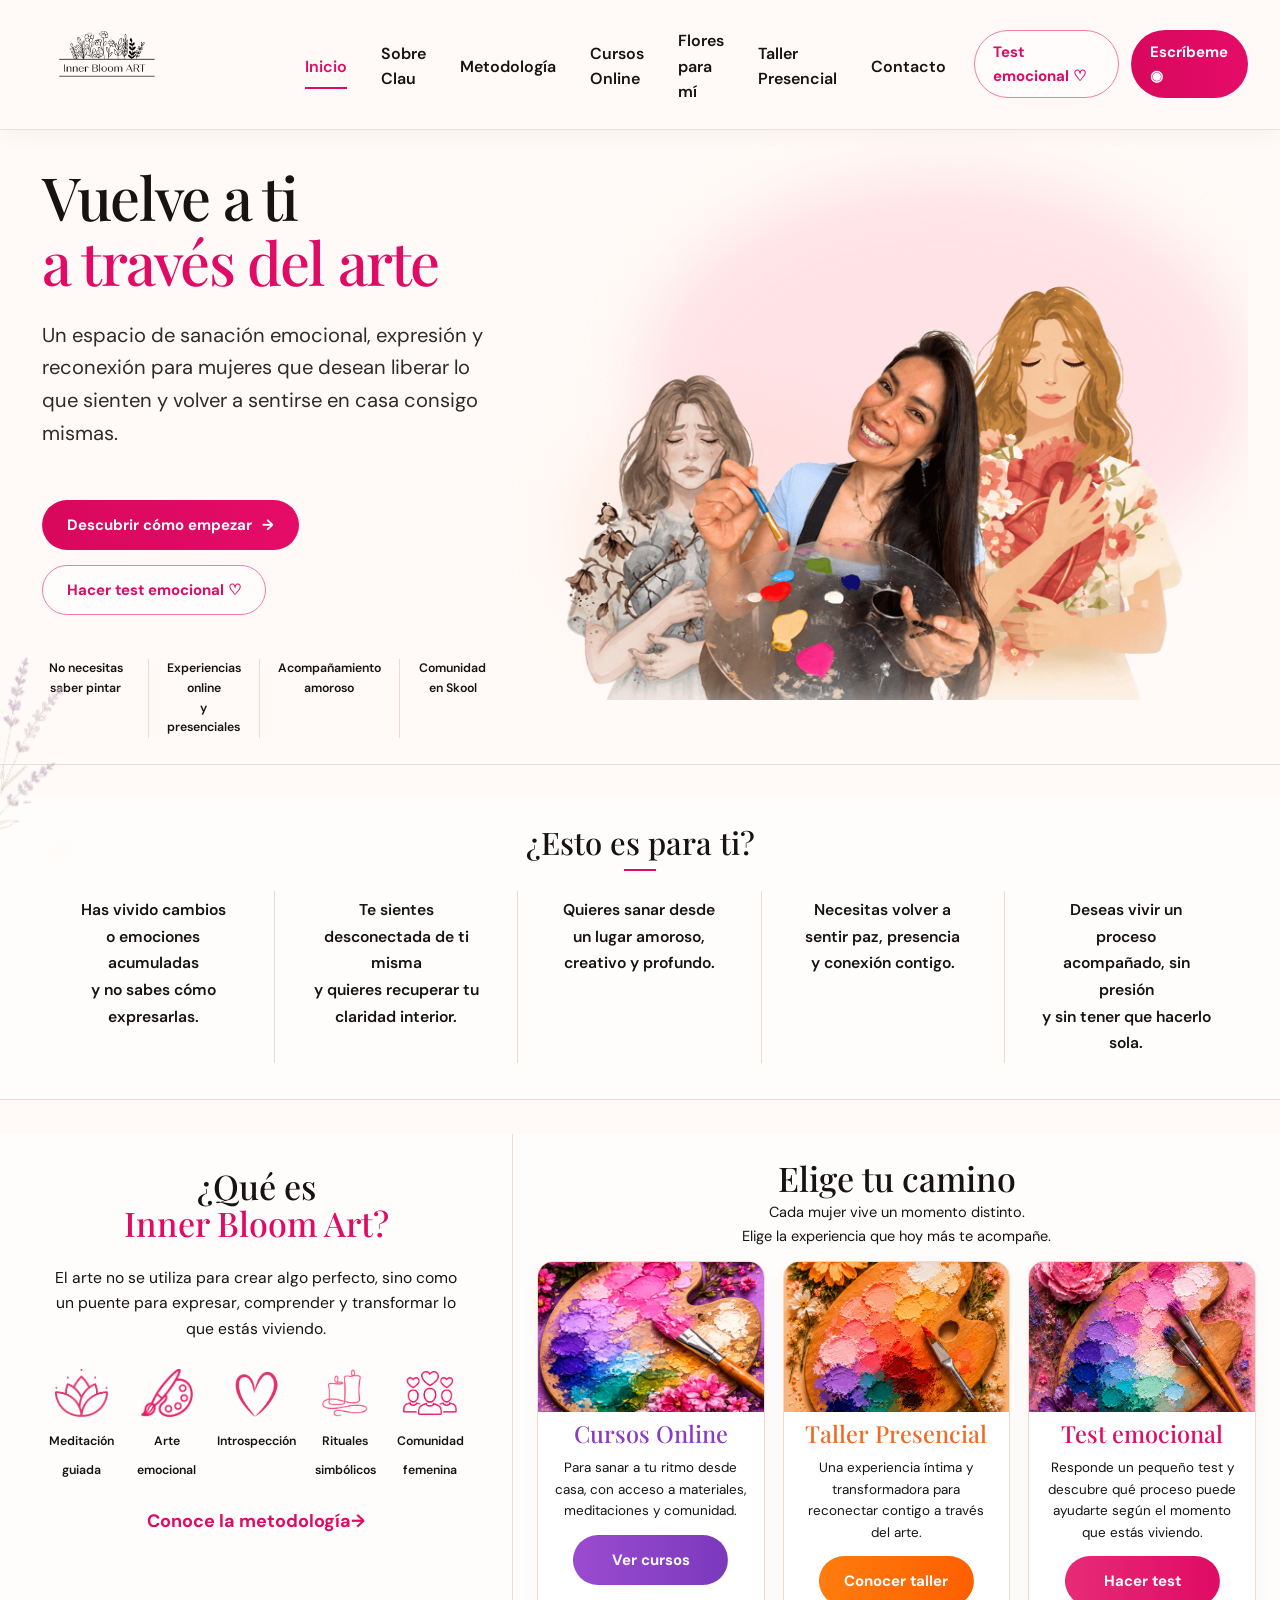
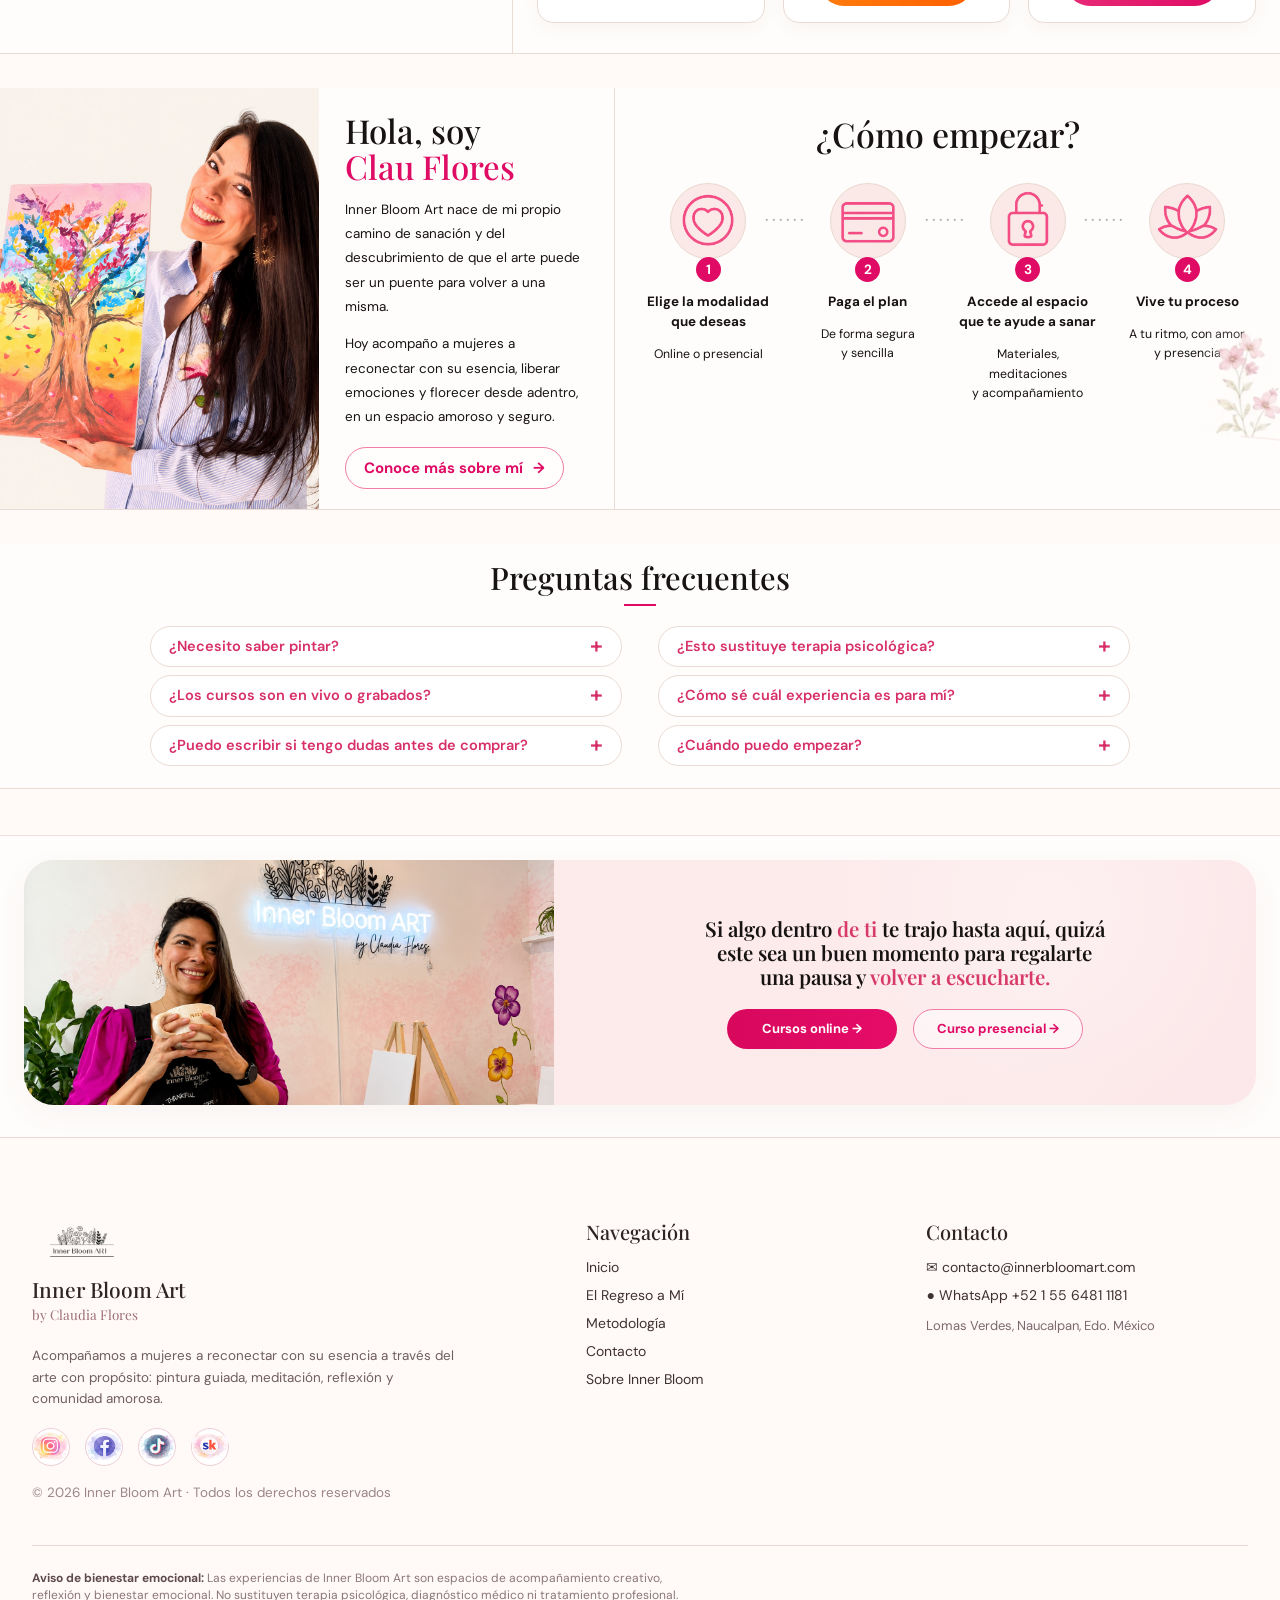
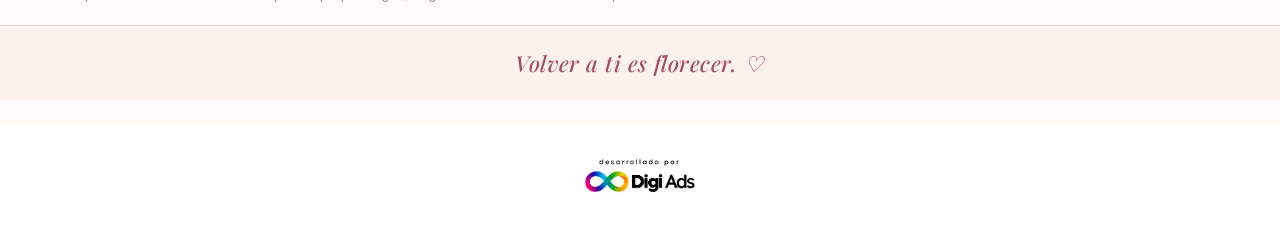
==== commit 2121a509: "Publicar Flores para mí y conectarla al menú y Cursos Online Añade la experiencia Flores para mí con" ====
--- a/index.html
+++ b/index.html
@@ -62,6 +62,7 @@
                 <a href="sobre-clau.html">Sobre Clau</a>
                 <a href="metodologia.html">Metodología</a>
                 <a href="cursos-online.html">Cursos Online</a>
+                <a href="flores-para-mi.html">Flores para mí</a>
                 <a href="curso-presencial.html">Taller Presencial</a>
                 <a href="contacto.html">Contacto</a>
             </nav>
@@ -332,4 +333,4 @@
     <script src="script.js"></script>
 </body>
 
-</html>+</html>
